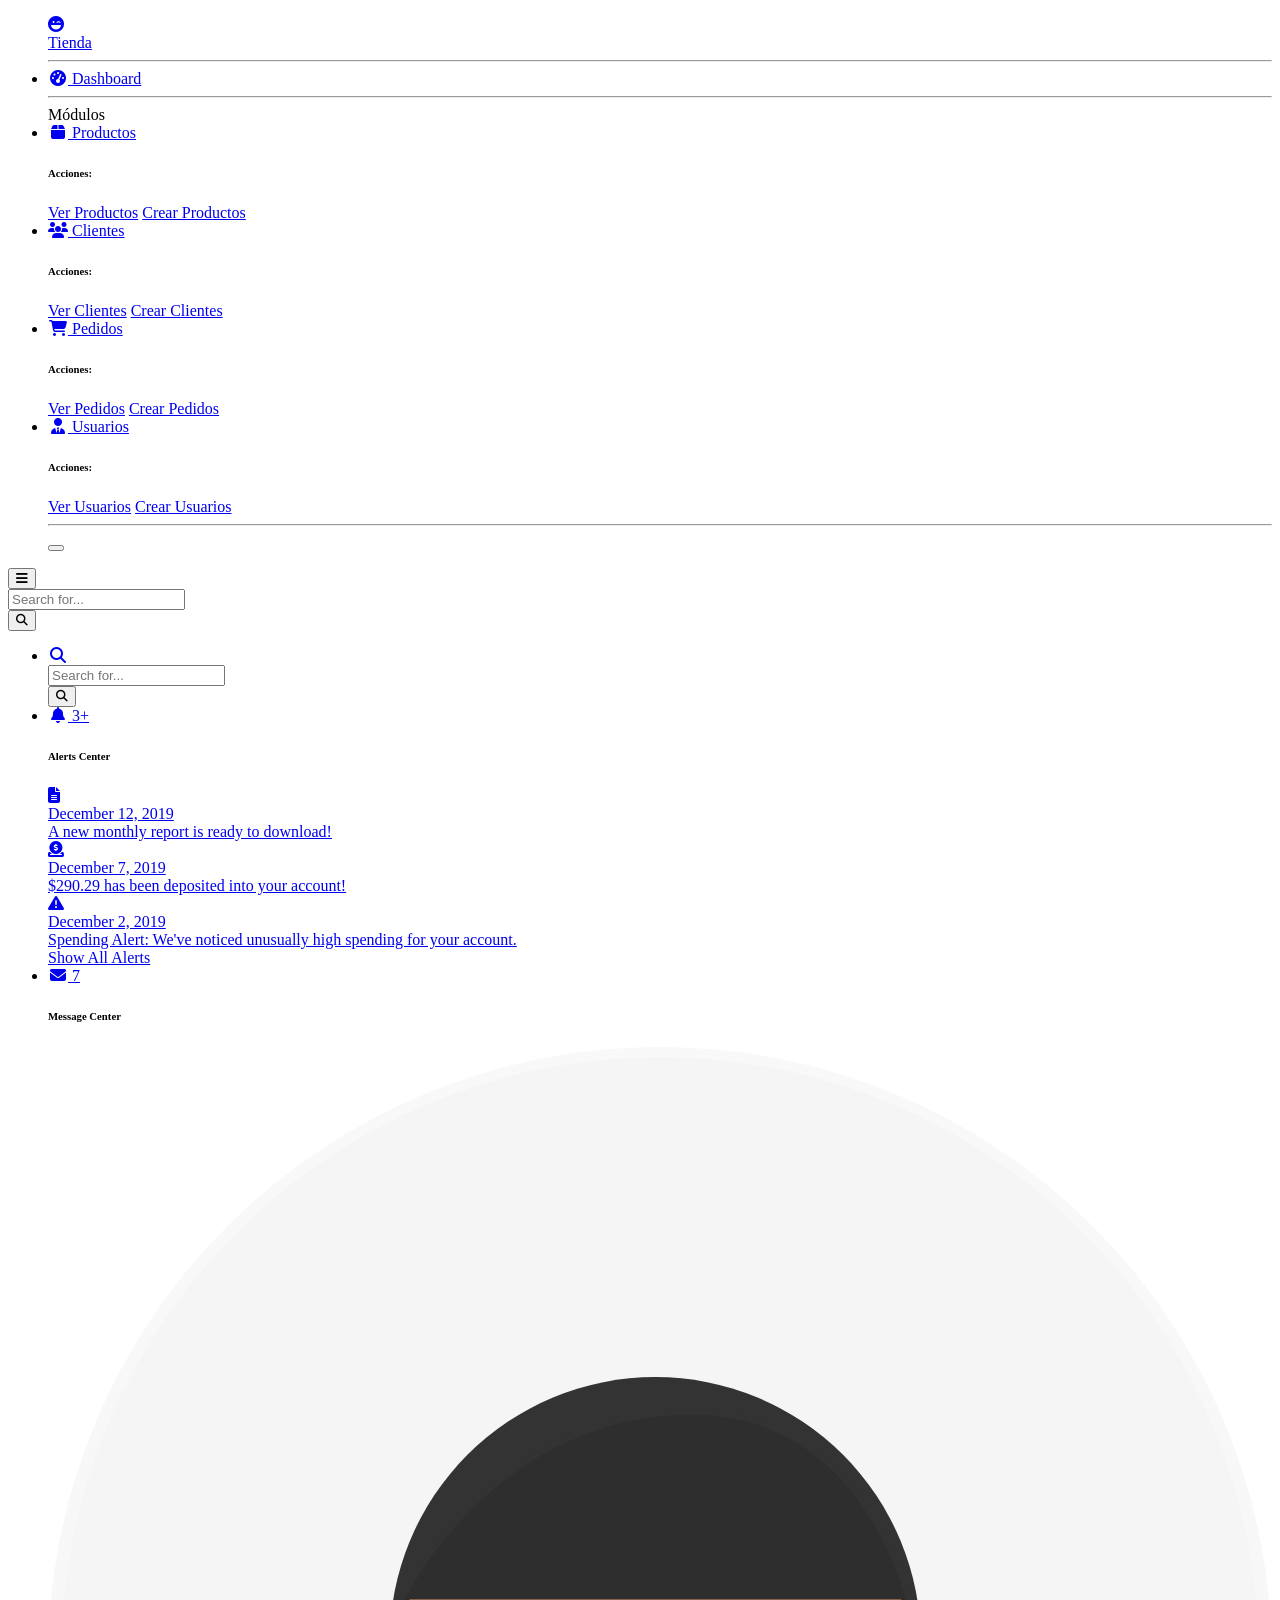
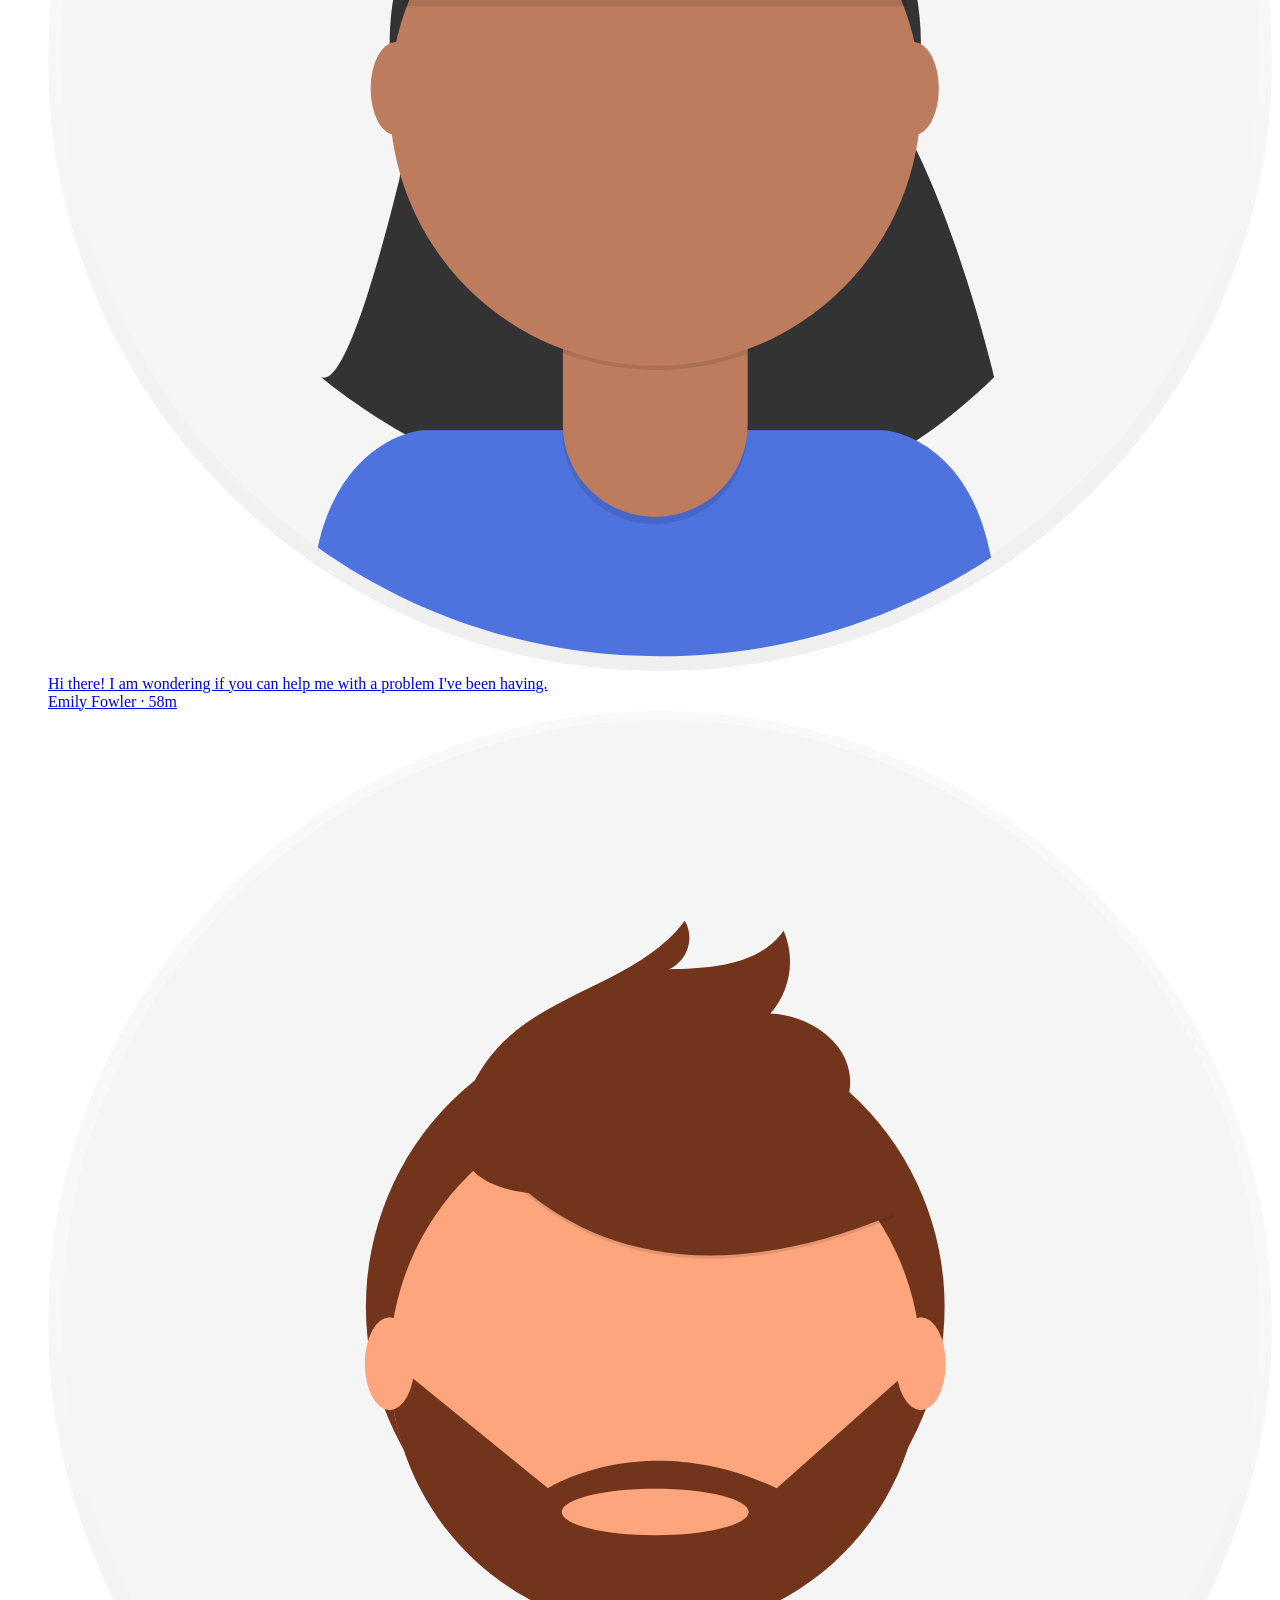
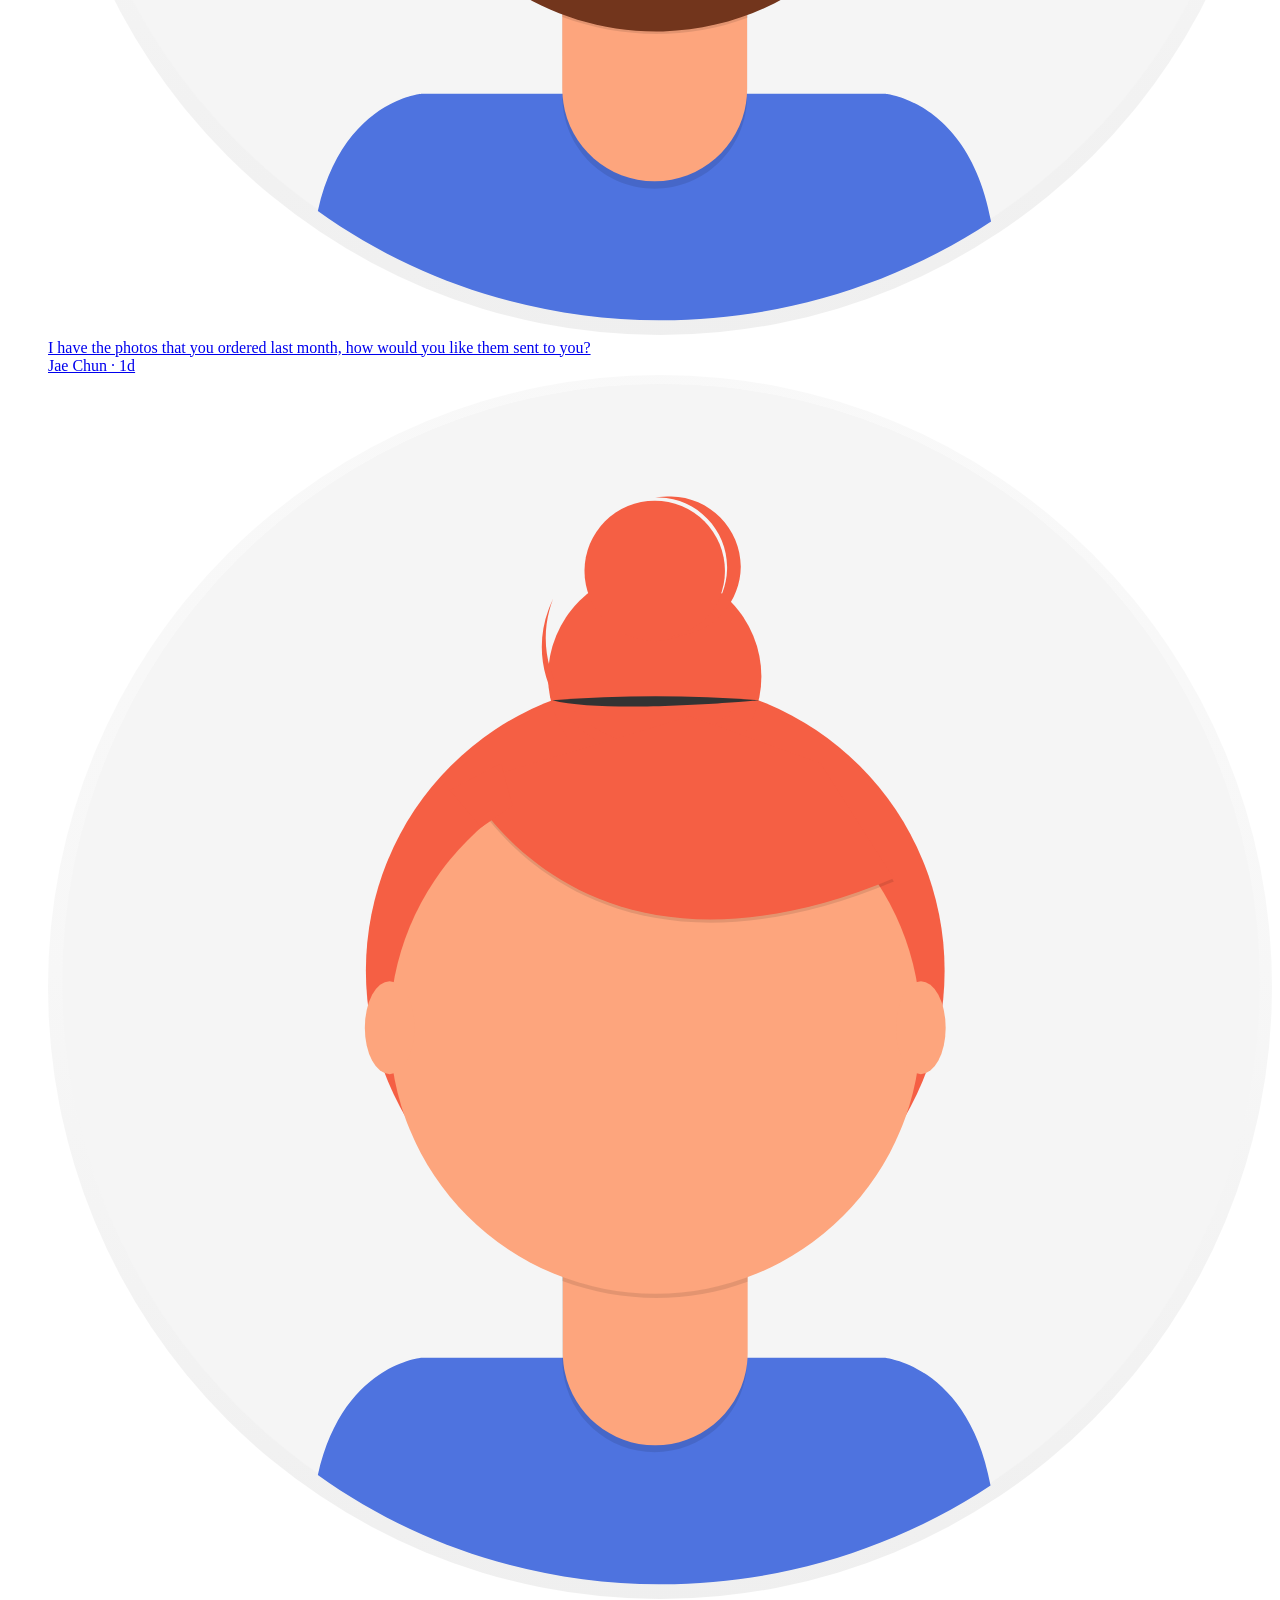
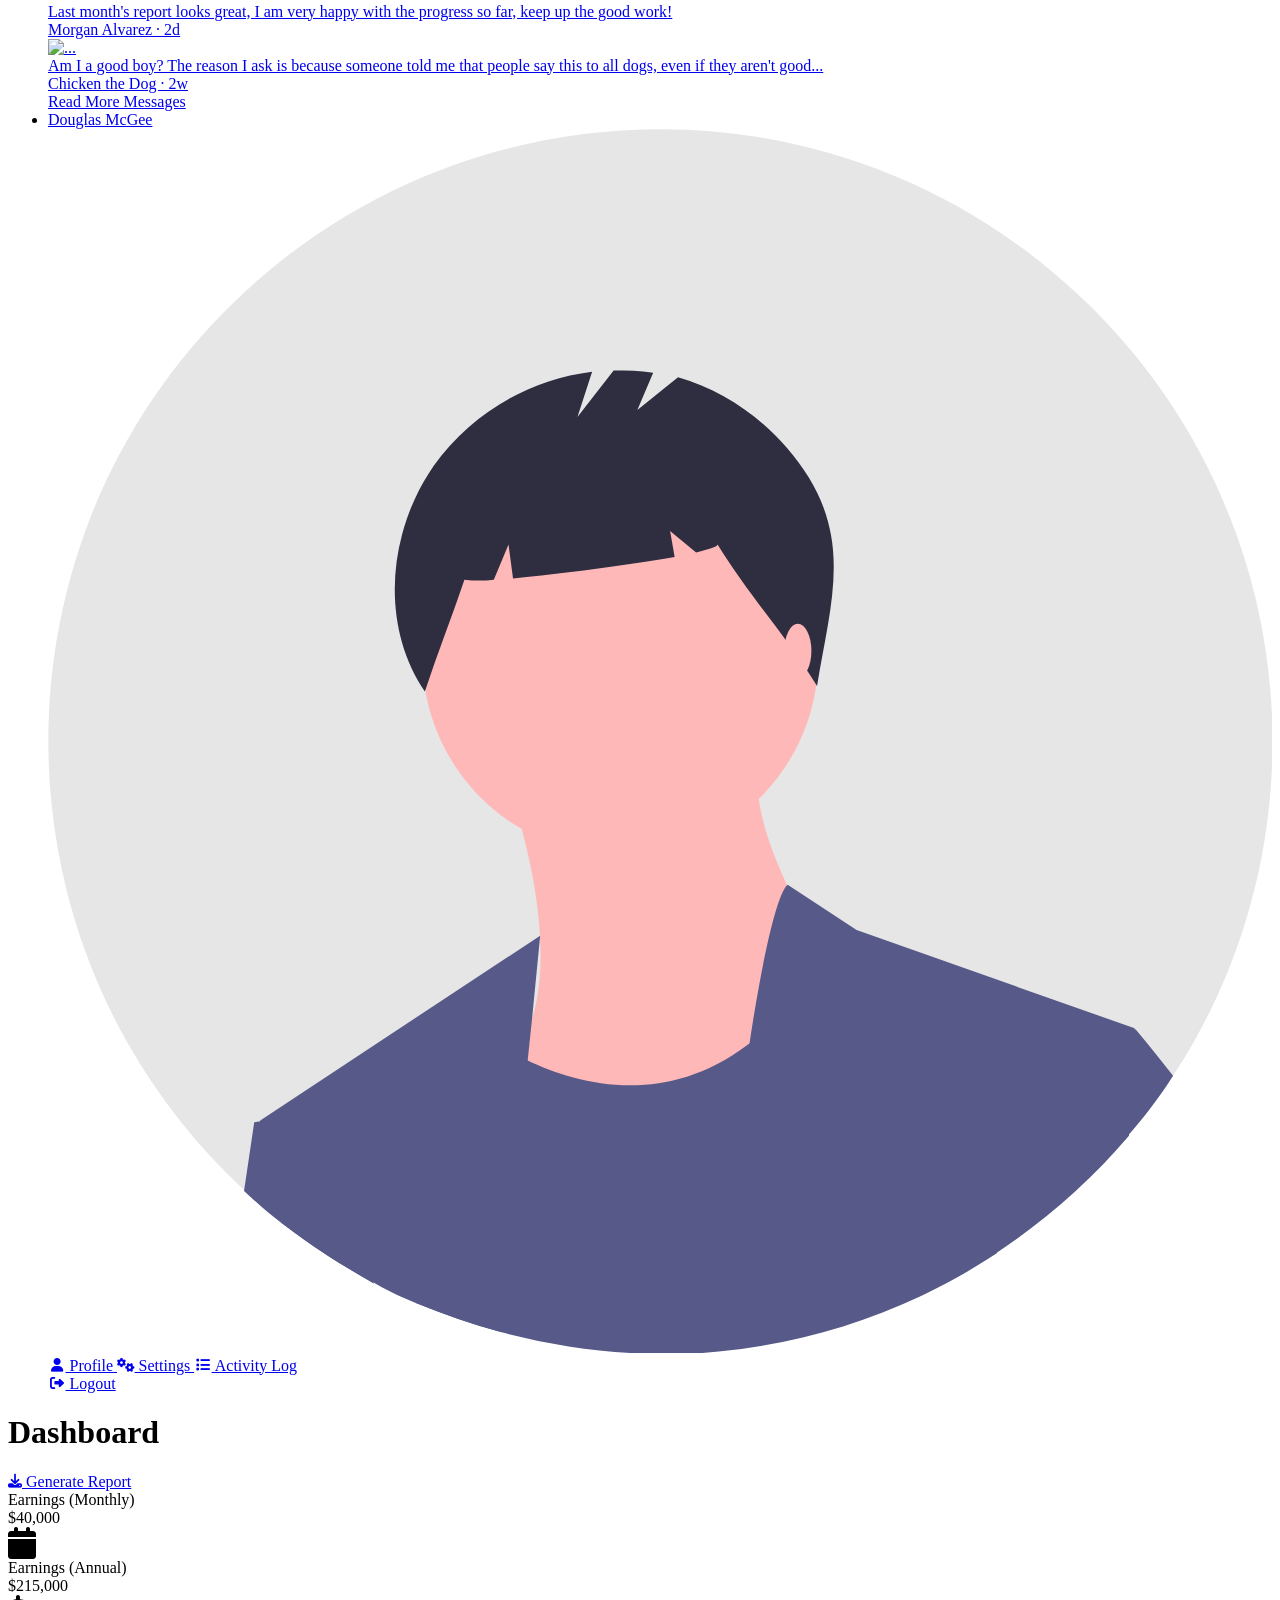
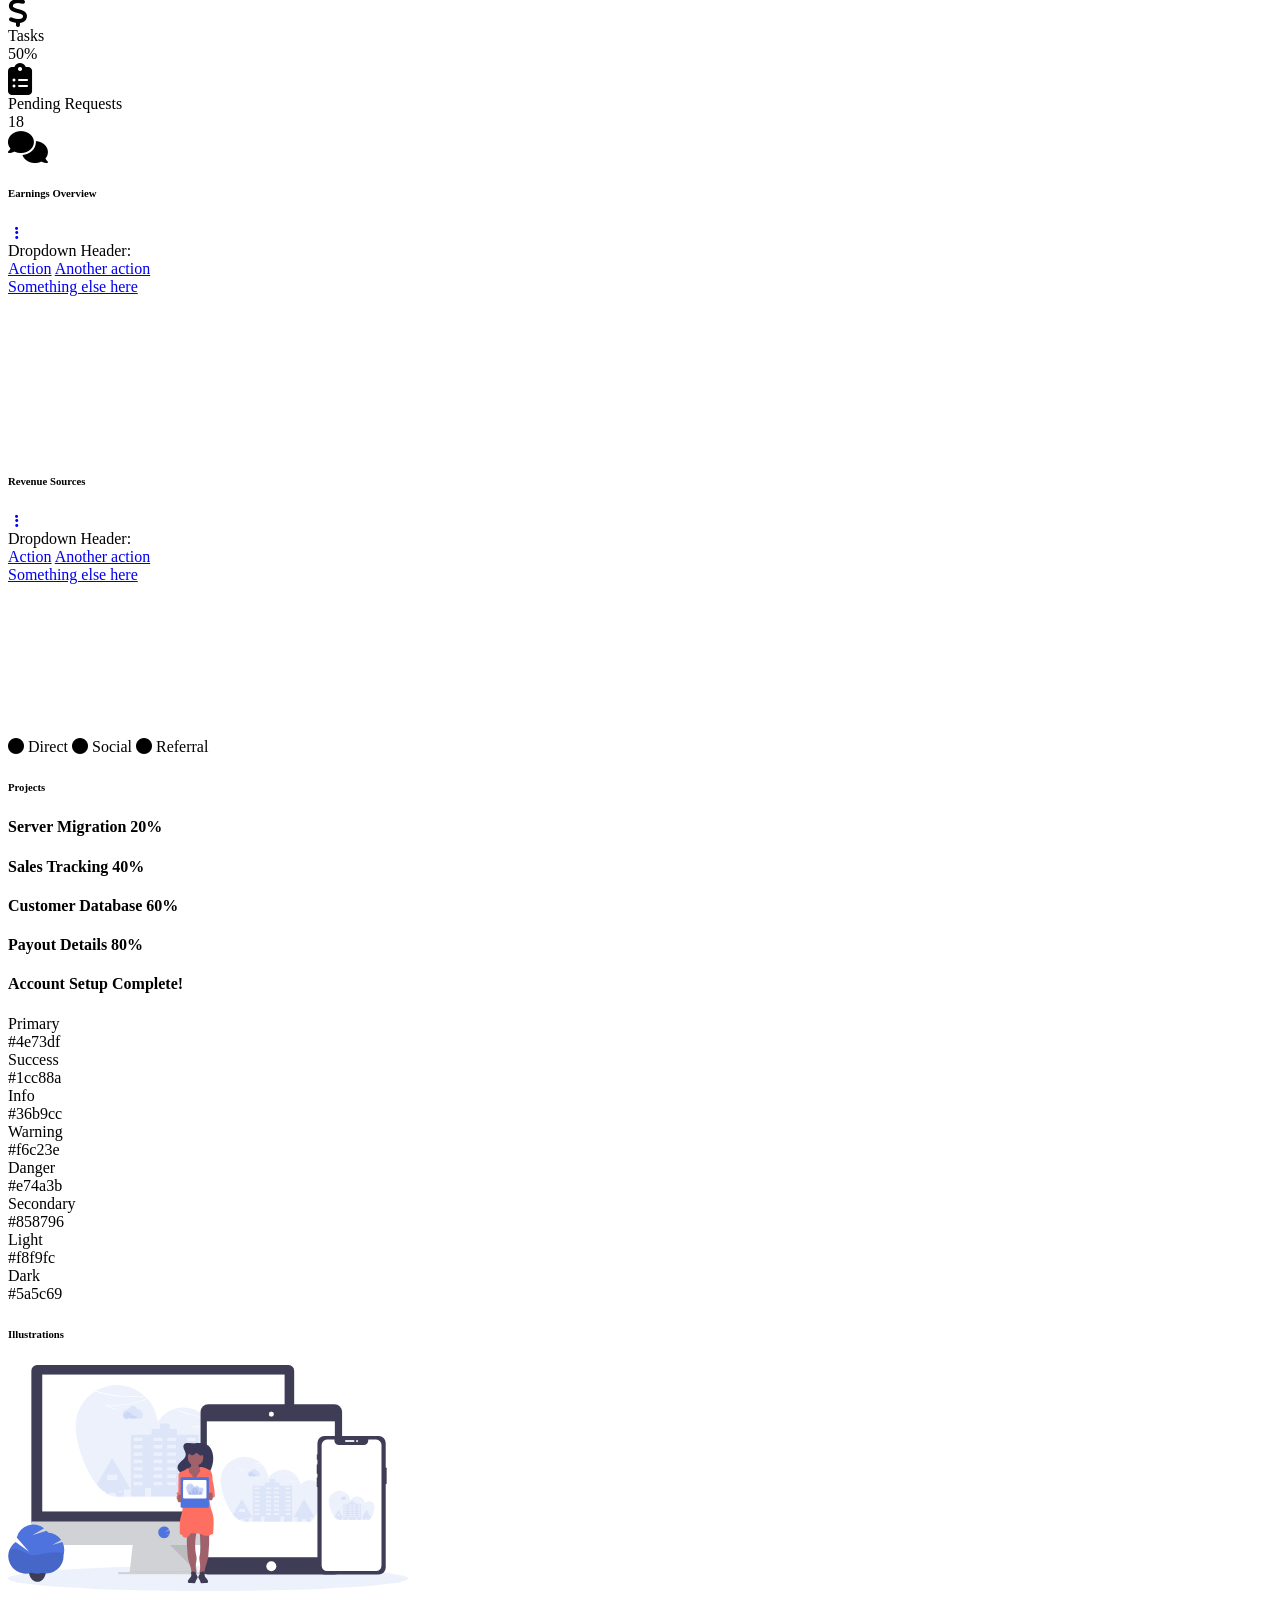
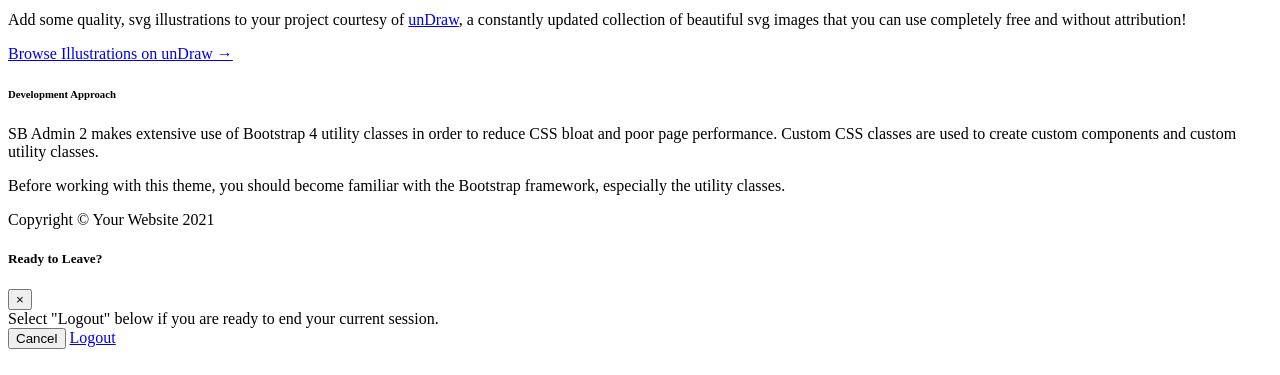
==== frontend-apicrud/index.html @ f758e365 "Archivos iniciales de avance en clase 19/08/2026" ====
<!DOCTYPE html>
<html lang="en">

<head>

    <meta charset="utf-8">
    <meta http-equiv="X-UA-Compatible" content="IE=edge">
    <meta name="viewport" content="width=device-width, initial-scale=1, shrink-to-fit=no">
    <meta name="description" content="">
    <meta name="author" content="">

    <title>Admin - Inventario</title>

    <!-- Custom fonts for this template-->
    <link href="https://cdnjs.cloudflare.com/ajax/libs/font-awesome/6.4.0/css/all.min.css" rel="stylesheet" type="text/css">
    <link
        href="https://fonts.googleapis.com/css?family=Nunito:200,200i,300,300i,400,400i,600,600i,700,700i,800,800i,900,900i"
        rel="stylesheet">

    <!-- Custom styles for this template-->
    <link href="css/sb-admin-2.min.css" rel="stylesheet">

</head>

<body id="page-top">

    <!-- Page Wrapper -->
    <div id="wrapper">

        <!-- Sidebar -->
        <ul class="navbar-nav bg-gradient-primary sidebar sidebar-dark accordion" id="accordionSidebar">

            <!-- Sidebar - Brand -->
            <a class="sidebar-brand d-flex align-items-center justify-content-center" href="index.html">
                <div class="sidebar-brand-icon rotate-n-15">
                    <i class="fas fa-laugh-wink"></i>
                </div>
                <div class=\"sidebar-brand-text mx-3\">Tienda</div>
            </a>

            <!-- Divider -->
            <hr class="sidebar-divider my-0">

            <!-- Nav Item - Dashboard -->
            <li class="nav-item active">
                <a class="nav-link" href="index.html">
                    <i class="fas fa-fw fa-tachometer-alt"></i>
                    <span>Dashboard</span></a>
            </li>

            <!-- Divider -->
            <hr class="sidebar-divider">

            <!-- Heading -->
            <div class="sidebar-heading">
                Módulos
            </div>

            <!-- Nav Item - Productos -->
            <li class="nav-item">
                <a class="nav-link collapsed" href="#" data-toggle="collapse" data-target="#collapseProductos"
                    aria-expanded="false" aria-controls="collapseProductos">
                    <i class="fas fa-fw fa-box"></i>
                    <span>Productos</span>
                </a>
                <div id="collapseProductos" class="collapse" aria-labelledby="headingProductos" data-parent="#accordionSidebar">
                    <div class="bg-white py-2 collapse-inner rounded">
                        <h6 class="collapse-header">Acciones:</h6>
                        <a class="collapse-item" href="listado-pro.html">Ver Productos</a>
                        <a class="collapse-item" href="crear-pro.html">Crear Productos</a>
                    </div>
                </div>
            </li>

            <!-- Nav Item - Clientes -->
            <li class="nav-item">
                <a class="nav-link collapsed" href="#" data-toggle="collapse" data-target="#collapseClientes"
                    aria-expanded="false" aria-controls="collapseClientes">
                    <i class="fas fa-fw fa-users"></i>
                    <span>Clientes</span>
                </a>
                <div id="collapseClientes" class="collapse" aria-labelledby="headingClientes" data-parent="#accordionSidebar">
                    <div class="bg-white py-2 collapse-inner rounded">
                        <h6 class="collapse-header">Acciones:</h6>
                        <a class="collapse-item" href="listado-clientes.html">Ver Clientes</a>
                        <a class="collapse-item" href="crear-cliente.html">Crear Clientes</a>
                    </div>
                </div>
            </li>

            <!-- Nav Item - Pedidos -->
            <li class="nav-item">
                <a class="nav-link collapsed" href="#" data-toggle="collapse" data-target="#collapsePedidos"
                    aria-expanded="false" aria-controls="collapsePedidos">
                    <i class="fas fa-fw fa-shopping-cart"></i>
                    <span>Pedidos</span>
                </a>
                <div id="collapsePedidos" class="collapse" aria-labelledby="headingPedidos" data-parent="#accordionSidebar">
                    <div class="bg-white py-2 collapse-inner rounded">
                        <h6 class="collapse-header">Acciones:</h6>
                        <a class="collapse-item" href="listado-pedidos.html">Ver Pedidos</a>
                        <a class="collapse-item" href="crear-pedido.html">Crear Pedidos</a>
                    </div>
                </div>
            </li>

            <!-- Nav Item - Usuarios -->
            <li class="nav-item">
                <a class="nav-link collapsed" href="#" data-toggle="collapse" data-target="#collapseUsuarios"
                    aria-expanded="false" aria-controls="collapseUsuarios">
                    <i class="fas fa-fw fa-user-tie"></i>
                    <span>Usuarios</span>
                </a>
                <div id="collapseUsuarios" class="collapse" aria-labelledby="headingUsuarios" data-parent="#accordionSidebar">
                    <div class="bg-white py-2 collapse-inner rounded">
                        <h6 class="collapse-header">Acciones:</h6>
                        <a class="collapse-item" href="listado-usuarios.html">Ver Usuarios</a>
                        <a class="collapse-item" href="crear-usuario.html">Crear Usuarios</a>
                    </div>
                </div>
            </li>

            <!-- Divider -->
            <hr class="sidebar-divider">

            <!-- Sidebar Toggler (Sidebar) -->
            <div class="text-center d-none d-md-inline">
                <button class="rounded-circle border-0" id="sidebarToggle"></button>
            </div>

        </ul>
        <!-- End of Sidebar -->

        <!-- Content Wrapper -->
        <div id="content-wrapper" class="d-flex flex-column">

            <!-- Main Content -->
            <div id="content">

                <!-- Topbar -->
                <nav class="navbar navbar-expand navbar-light bg-white topbar mb-4 static-top shadow">

                    <!-- Sidebar Toggle (Topbar) -->
                    <button id="sidebarToggleTop" class="btn btn-link d-md-none rounded-circle mr-3">
                        <i class="fa fa-bars"></i>
                    </button>

                    <!-- Topbar Search -->
                    <form
                        class="d-none d-sm-inline-block form-inline mr-auto ml-md-3 my-2 my-md-0 mw-100 navbar-search">
                        <div class="input-group">
                            <input type="text" class="form-control bg-light border-0 small" placeholder="Search for..."
                                aria-label="Search" aria-describedby="basic-addon2">
                            <div class="input-group-append">
                                <button class="btn btn-primary" type="button">
                                    <i class="fas fa-search fa-sm"></i>
                                </button>
                            </div>
                        </div>
                    </form>

                    <!-- Topbar Navbar -->
                    <ul class="navbar-nav ml-auto">

                        <!-- Nav Item - Search Dropdown (Visible Only XS) -->
                        <li class="nav-item dropdown no-arrow d-sm-none">
                            <a class="nav-link dropdown-toggle" href="#" id="searchDropdown" role="button"
                                data-toggle="dropdown" aria-haspopup="true" aria-expanded="false">
                                <i class="fas fa-search fa-fw"></i>
                            </a>
                            <!-- Dropdown - Messages -->
                            <div class="dropdown-menu dropdown-menu-right p-3 shadow animated--grow-in"
                                aria-labelledby="searchDropdown">
                                <form class="form-inline mr-auto w-100 navbar-search">
                                    <div class="input-group">
                                        <input type="text" class="form-control bg-light border-0 small"
                                            placeholder="Search for..." aria-label="Search"
                                            aria-describedby="basic-addon2">
                                        <div class="input-group-append">
                                            <button class="btn btn-primary" type="button">
                                                <i class="fas fa-search fa-sm"></i>
                                            </button>
                                        </div>
                                    </div>
                                </form>
                            </div>
                        </li>

                        <!-- Nav Item - Alerts -->
                        <li class="nav-item dropdown no-arrow mx-1">
                            <a class="nav-link dropdown-toggle" href="#" id="alertsDropdown" role="button"
                                data-toggle="dropdown" aria-haspopup="true" aria-expanded="false">
                                <i class="fas fa-bell fa-fw"></i>
                                <!-- Counter - Alerts -->
                                <span class="badge badge-danger badge-counter">3+</span>
                            </a>
                            <!-- Dropdown - Alerts -->
                            <div class="dropdown-list dropdown-menu dropdown-menu-right shadow animated--grow-in"
                                aria-labelledby="alertsDropdown">
                                <h6 class="dropdown-header">
                                    Alerts Center
                                </h6>
                                <a class="dropdown-item d-flex align-items-center" href="#">
                                    <div class="mr-3">
                                        <div class="icon-circle bg-primary">
                                            <i class="fas fa-file-alt text-white"></i>
                                        </div>
                                    </div>
                                    <div>
                                        <div class="small text-gray-500">December 12, 2019</div>
                                        <span class="font-weight-bold">A new monthly report is ready to download!</span>
                                    </div>
                                </a>
                                <a class="dropdown-item d-flex align-items-center" href="#">
                                    <div class="mr-3">
                                        <div class="icon-circle bg-success">
                                            <i class="fas fa-donate text-white"></i>
                                        </div>
                                    </div>
                                    <div>
                                        <div class="small text-gray-500">December 7, 2019</div>
                                        $290.29 has been deposited into your account!
                                    </div>
                                </a>
                                <a class="dropdown-item d-flex align-items-center" href="#">
                                    <div class="mr-3">
                                        <div class="icon-circle bg-warning">
                                            <i class="fas fa-exclamation-triangle text-white"></i>
                                        </div>
                                    </div>
                                    <div>
                                        <div class="small text-gray-500">December 2, 2019</div>
                                        Spending Alert: We've noticed unusually high spending for your account.
                                    </div>
                                </a>
                                <a class="dropdown-item text-center small text-gray-500" href="#">Show All Alerts</a>
                            </div>
                        </li>

                        <!-- Nav Item - Messages -->
                        <li class="nav-item dropdown no-arrow mx-1">
                            <a class="nav-link dropdown-toggle" href="#" id="messagesDropdown" role="button"
                                data-toggle="dropdown" aria-haspopup="true" aria-expanded="false">
                                <i class="fas fa-envelope fa-fw"></i>
                                <!-- Counter - Messages -->
                                <span class="badge badge-danger badge-counter">7</span>
                            </a>
                            <!-- Dropdown - Messages -->
                            <div class="dropdown-list dropdown-menu dropdown-menu-right shadow animated--grow-in"
                                aria-labelledby="messagesDropdown">
                                <h6 class="dropdown-header">
                                    Message Center
                                </h6>
                                <a class="dropdown-item d-flex align-items-center" href="#">
                                    <div class="dropdown-list-image mr-3">
                                        <img class="rounded-circle" src="img/undraw_profile_1.svg"
                                            alt="...">
                                        <div class="status-indicator bg-success"></div>
                                    </div>
                                    <div class="font-weight-bold">
                                        <div class="text-truncate">Hi there! I am wondering if you can help me with a
                                            problem I've been having.</div>
                                        <div class="small text-gray-500">Emily Fowler · 58m</div>
                                    </div>
                                </a>
                                <a class="dropdown-item d-flex align-items-center" href="#">
                                    <div class="dropdown-list-image mr-3">
                                        <img class="rounded-circle" src="img/undraw_profile_2.svg"
                                            alt="...">
                                        <div class="status-indicator"></div>
                                    </div>
                                    <div>
                                        <div class="text-truncate">I have the photos that you ordered last month, how
                                            would you like them sent to you?</div>
                                        <div class="small text-gray-500">Jae Chun · 1d</div>
                                    </div>
                                </a>
                                <a class="dropdown-item d-flex align-items-center" href="#">
                                    <div class="dropdown-list-image mr-3">
                                        <img class="rounded-circle" src="img/undraw_profile_3.svg"
                                            alt="...">
                                        <div class="status-indicator bg-warning"></div>
                                    </div>
                                    <div>
                                        <div class="text-truncate">Last month's report looks great, I am very happy with
                                            the progress so far, keep up the good work!</div>
                                        <div class="small text-gray-500">Morgan Alvarez · 2d</div>
                                    </div>
                                </a>
                                <a class="dropdown-item d-flex align-items-center" href="#">
                                    <div class="dropdown-list-image mr-3">
                                        <img class="rounded-circle" src="https://source.unsplash.com/Mv9hjnEUHR4/60x60"
                                            alt="...">
                                        <div class="status-indicator bg-success"></div>
                                    </div>
                                    <div>
                                        <div class="text-truncate">Am I a good boy? The reason I ask is because someone
                                            told me that people say this to all dogs, even if they aren't good...</div>
                                        <div class="small text-gray-500">Chicken the Dog · 2w</div>
                                    </div>
                                </a>
                                <a class="dropdown-item text-center small text-gray-500" href="#">Read More Messages</a>
                            </div>
                        </li>

                        <div class="topbar-divider d-none d-sm-block"></div>

                        <!-- Nav Item - User Information -->
                        <li class="nav-item dropdown no-arrow">
                            <a class="nav-link dropdown-toggle" href="#" id="userDropdown" role="button"
                                data-toggle="dropdown" aria-haspopup="true" aria-expanded="false">
                                <span class="mr-2 d-none d-lg-inline text-gray-600 small">Douglas McGee</span>
                                <img class="img-profile rounded-circle"
                                    src="img/undraw_profile.svg">
                            </a>
                            <!-- Dropdown - User Information -->
                            <div class="dropdown-menu dropdown-menu-right shadow animated--grow-in"
                                aria-labelledby="userDropdown">
                                <a class="dropdown-item" href="#">
                                    <i class="fas fa-user fa-sm fa-fw mr-2 text-gray-400"></i>
                                    Profile
                                </a>
                                <a class="dropdown-item" href="#">
                                    <i class="fas fa-cogs fa-sm fa-fw mr-2 text-gray-400"></i>
                                    Settings
                                </a>
                                <a class="dropdown-item" href="#">
                                    <i class="fas fa-list fa-sm fa-fw mr-2 text-gray-400"></i>
                                    Activity Log
                                </a>
                                <div class="dropdown-divider"></div>
                                <a class="dropdown-item" href="#" data-toggle="modal" data-target="#logoutModal">
                                    <i class="fas fa-sign-out-alt fa-sm fa-fw mr-2 text-gray-400"></i>
                                    Logout
                                </a>
                            </div>
                        </li>

                    </ul>

                </nav>
                <!-- End of Topbar -->

                <!-- Begin Page Content -->
                <div class="container-fluid">

                    <!-- Page Heading -->
                    <div class="d-sm-flex align-items-center justify-content-between mb-4">
                        <h1 class="h3 mb-0 text-gray-800">Dashboard</h1>
                        <a href="#" class="d-none d-sm-inline-block btn btn-sm btn-primary shadow-sm"><i
                                class="fas fa-download fa-sm text-white-50"></i> Generate Report</a>
                    </div>

                    <!-- Content Row -->
                    <div class="row">

                        <!-- Earnings (Monthly) Card Example -->
                        <div class="col-xl-3 col-md-6 mb-4">
                            <div class="card border-left-primary shadow h-100 py-2">
                                <div class="card-body">
                                    <div class="row no-gutters align-items-center">
                                        <div class="col mr-2">
                                            <div class="text-xs font-weight-bold text-primary text-uppercase mb-1">
                                                Earnings (Monthly)</div>
                                            <div class="h5 mb-0 font-weight-bold text-gray-800">$40,000</div>
                                        </div>
                                        <div class="col-auto">
                                            <i class="fas fa-calendar fa-2x text-gray-300"></i>
                                        </div>
                                    </div>
                                </div>
                            </div>
                        </div>

                        <!-- Earnings (Monthly) Card Example -->
                        <div class="col-xl-3 col-md-6 mb-4">
                            <div class="card border-left-success shadow h-100 py-2">
                                <div class="card-body">
                                    <div class="row no-gutters align-items-center">
                                        <div class="col mr-2">
                                            <div class="text-xs font-weight-bold text-success text-uppercase mb-1">
                                                Earnings (Annual)</div>
                                            <div class="h5 mb-0 font-weight-bold text-gray-800">$215,000</div>
                                        </div>
                                        <div class="col-auto">
                                            <i class="fas fa-dollar-sign fa-2x text-gray-300"></i>
                                        </div>
                                    </div>
                                </div>
                            </div>
                        </div>

                        <!-- Earnings (Monthly) Card Example -->
                        <div class="col-xl-3 col-md-6 mb-4">
                            <div class="card border-left-info shadow h-100 py-2">
                                <div class="card-body">
                                    <div class="row no-gutters align-items-center">
                                        <div class="col mr-2">
                                            <div class="text-xs font-weight-bold text-info text-uppercase mb-1">Tasks
                                            </div>
                                            <div class="row no-gutters align-items-center">
                                                <div class="col-auto">
                                                    <div class="h5 mb-0 mr-3 font-weight-bold text-gray-800">50%</div>
                                                </div>
                                                <div class="col">
                                                    <div class="progress progress-sm mr-2">
                                                        <div class="progress-bar bg-info" role="progressbar"
                                                            style="width: 50%" aria-valuenow="50" aria-valuemin="0"
                                                            aria-valuemax="100"></div>
                                                    </div>
                                                </div>
                                            </div>
                                        </div>
                                        <div class="col-auto">
                                            <i class="fas fa-clipboard-list fa-2x text-gray-300"></i>
                                        </div>
                                    </div>
                                </div>
                            </div>
                        </div>

                        <!-- Pending Requests Card Example -->
                        <div class="col-xl-3 col-md-6 mb-4">
                            <div class="card border-left-warning shadow h-100 py-2">
                                <div class="card-body">
                                    <div class="row no-gutters align-items-center">
                                        <div class="col mr-2">
                                            <div class="text-xs font-weight-bold text-warning text-uppercase mb-1">
                                                Pending Requests</div>
                                            <div class="h5 mb-0 font-weight-bold text-gray-800">18</div>
                                        </div>
                                        <div class="col-auto">
                                            <i class="fas fa-comments fa-2x text-gray-300"></i>
                                        </div>
                                    </div>
                                </div>
                            </div>
                        </div>
                    </div>

                    <!-- Content Row -->

                    <div class="row">

                        <!-- Area Chart -->
                        <div class="col-xl-8 col-lg-7">
                            <div class="card shadow mb-4">
                                <!-- Card Header - Dropdown -->
                                <div
                                    class="card-header py-3 d-flex flex-row align-items-center justify-content-between">
                                    <h6 class="m-0 font-weight-bold text-primary">Earnings Overview</h6>
                                    <div class="dropdown no-arrow">
                                        <a class="dropdown-toggle" href="#" role="button" id="dropdownMenuLink"
                                            data-toggle="dropdown" aria-haspopup="true" aria-expanded="false">
                                            <i class="fas fa-ellipsis-v fa-sm fa-fw text-gray-400"></i>
                                        </a>
                                        <div class="dropdown-menu dropdown-menu-right shadow animated--fade-in"
                                            aria-labelledby="dropdownMenuLink">
                                            <div class="dropdown-header">Dropdown Header:</div>
                                            <a class="dropdown-item" href="#">Action</a>
                                            <a class="dropdown-item" href="#">Another action</a>
                                            <div class="dropdown-divider"></div>
                                            <a class="dropdown-item" href="#">Something else here</a>
                                        </div>
                                    </div>
                                </div>
                                <!-- Card Body -->
                                <div class="card-body">
                                    <div class="chart-area">
                                        <canvas id="myAreaChart"></canvas>
                                    </div>
                                </div>
                            </div>
                        </div>

                        <!-- Pie Chart -->
                        <div class="col-xl-4 col-lg-5">
                            <div class="card shadow mb-4">
                                <!-- Card Header - Dropdown -->
                                <div
                                    class="card-header py-3 d-flex flex-row align-items-center justify-content-between">
                                    <h6 class="m-0 font-weight-bold text-primary">Revenue Sources</h6>
                                    <div class="dropdown no-arrow">
                                        <a class="dropdown-toggle" href="#" role="button" id="dropdownMenuLink"
                                            data-toggle="dropdown" aria-haspopup="true" aria-expanded="false">
                                            <i class="fas fa-ellipsis-v fa-sm fa-fw text-gray-400"></i>
                                        </a>
                                        <div class="dropdown-menu dropdown-menu-right shadow animated--fade-in"
                                            aria-labelledby="dropdownMenuLink">
                                            <div class="dropdown-header">Dropdown Header:</div>
                                            <a class="dropdown-item" href="#">Action</a>
                                            <a class="dropdown-item" href="#">Another action</a>
                                            <div class="dropdown-divider"></div>
                                            <a class="dropdown-item" href="#">Something else here</a>
                                        </div>
                                    </div>
                                </div>
                                <!-- Card Body -->
                                <div class="card-body">
                                    <div class="chart-pie pt-4 pb-2">
                                        <canvas id="myPieChart"></canvas>
                                    </div>
                                    <div class="mt-4 text-center small">
                                        <span class="mr-2">
                                            <i class="fas fa-circle text-primary"></i> Direct
                                        </span>
                                        <span class="mr-2">
                                            <i class="fas fa-circle text-success"></i> Social
                                        </span>
                                        <span class="mr-2">
                                            <i class="fas fa-circle text-info"></i> Referral
                                        </span>
                                    </div>
                                </div>
                            </div>
                        </div>
                    </div>

                    <!-- Content Row -->
                    <div class="row">

                        <!-- Content Column -->
                        <div class="col-lg-6 mb-4">

                            <!-- Project Card Example -->
                            <div class="card shadow mb-4">
                                <div class="card-header py-3">
                                    <h6 class="m-0 font-weight-bold text-primary">Projects</h6>
                                </div>
                                <div class="card-body">
                                    <h4 class="small font-weight-bold">Server Migration <span
                                            class="float-right">20%</span></h4>
                                    <div class="progress mb-4">
                                        <div class="progress-bar bg-danger" role="progressbar" style="width: 20%"
                                            aria-valuenow="20" aria-valuemin="0" aria-valuemax="100"></div>
                                    </div>
                                    <h4 class="small font-weight-bold">Sales Tracking <span
                                            class="float-right">40%</span></h4>
                                    <div class="progress mb-4">
                                        <div class="progress-bar bg-warning" role="progressbar" style="width: 40%"
                                            aria-valuenow="40" aria-valuemin="0" aria-valuemax="100"></div>
                                    </div>
                                    <h4 class="small font-weight-bold">Customer Database <span
                                            class="float-right">60%</span></h4>
                                    <div class="progress mb-4">
                                        <div class="progress-bar" role="progressbar" style="width: 60%"
                                            aria-valuenow="60" aria-valuemin="0" aria-valuemax="100"></div>
                                    </div>
                                    <h4 class="small font-weight-bold">Payout Details <span
                                            class="float-right">80%</span></h4>
                                    <div class="progress mb-4">
                                        <div class="progress-bar bg-info" role="progressbar" style="width: 80%"
                                            aria-valuenow="80" aria-valuemin="0" aria-valuemax="100"></div>
                                    </div>
                                    <h4 class="small font-weight-bold">Account Setup <span
                                            class="float-right">Complete!</span></h4>
                                    <div class="progress">
                                        <div class="progress-bar bg-success" role="progressbar" style="width: 100%"
                                            aria-valuenow="100" aria-valuemin="0" aria-valuemax="100"></div>
                                    </div>
                                </div>
                            </div>

                            <!-- Color System -->
                            <div class="row">
                                <div class="col-lg-6 mb-4">
                                    <div class="card bg-primary text-white shadow">
                                        <div class="card-body">
                                            Primary
                                            <div class="text-white-50 small">#4e73df</div>
                                        </div>
                                    </div>
                                </div>
                                <div class="col-lg-6 mb-4">
                                    <div class="card bg-success text-white shadow">
                                        <div class="card-body">
                                            Success
                                            <div class="text-white-50 small">#1cc88a</div>
                                        </div>
                                    </div>
                                </div>
                                <div class="col-lg-6 mb-4">
                                    <div class="card bg-info text-white shadow">
                                        <div class="card-body">
                                            Info
                                            <div class="text-white-50 small">#36b9cc</div>
                                        </div>
                                    </div>
                                </div>
                                <div class="col-lg-6 mb-4">
                                    <div class="card bg-warning text-white shadow">
                                        <div class="card-body">
                                            Warning
                                            <div class="text-white-50 small">#f6c23e</div>
                                        </div>
                                    </div>
                                </div>
                                <div class="col-lg-6 mb-4">
                                    <div class="card bg-danger text-white shadow">
                                        <div class="card-body">
                                            Danger
                                            <div class="text-white-50 small">#e74a3b</div>
                                        </div>
                                    </div>
                                </div>
                                <div class="col-lg-6 mb-4">
                                    <div class="card bg-secondary text-white shadow">
                                        <div class="card-body">
                                            Secondary
                                            <div class="text-white-50 small">#858796</div>
                                        </div>
                                    </div>
                                </div>
                                <div class="col-lg-6 mb-4">
                                    <div class="card bg-light text-black shadow">
                                        <div class="card-body">
                                            Light
                                            <div class="text-black-50 small">#f8f9fc</div>
                                        </div>
                                    </div>
                                </div>
                                <div class="col-lg-6 mb-4">
                                    <div class="card bg-dark text-white shadow">
                                        <div class="card-body">
                                            Dark
                                            <div class="text-white-50 small">#5a5c69</div>
                                        </div>
                                    </div>
                                </div>
                            </div>

                        </div>

                        <div class="col-lg-6 mb-4">

                            <!-- Illustrations -->
                            <div class="card shadow mb-4">
                                <div class="card-header py-3">
                                    <h6 class="m-0 font-weight-bold text-primary">Illustrations</h6>
                                </div>
                                <div class="card-body">
                                    <div class="text-center">
                                        <img class="img-fluid px-3 px-sm-4 mt-3 mb-4" style="width: 25rem;"
                                            src="img/undraw_posting_photo.svg" alt="...">
                                    </div>
                                    <p>Add some quality, svg illustrations to your project courtesy of <a
                                            target="_blank" rel="nofollow" href="https://undraw.co/">unDraw</a>, a
                                        constantly updated collection of beautiful svg images that you can use
                                        completely free and without attribution!</p>
                                    <a target="_blank" rel="nofollow" href="https://undraw.co/">Browse Illustrations on
                                        unDraw &rarr;</a>
                                </div>
                            </div>

                            <!-- Approach -->
                            <div class="card shadow mb-4">
                                <div class="card-header py-3">
                                    <h6 class="m-0 font-weight-bold text-primary">Development Approach</h6>
                                </div>
                                <div class="card-body">
                                    <p>SB Admin 2 makes extensive use of Bootstrap 4 utility classes in order to reduce
                                        CSS bloat and poor page performance. Custom CSS classes are used to create
                                        custom components and custom utility classes.</p>
                                    <p class="mb-0">Before working with this theme, you should become familiar with the
                                        Bootstrap framework, especially the utility classes.</p>
                                </div>
                            </div>

                        </div>
                    </div>

                </div>
                <!-- /.container-fluid -->

            </div>
            <!-- End of Main Content -->

            <!-- Footer -->
            <footer class="sticky-footer bg-white">
                <div class="container my-auto">
                    <div class="copyright text-center my-auto">
                        <span>Copyright &copy; Your Website 2021</span>
                    </div>
                </div>
            </footer>
            <!-- End of Footer -->

        </div>
        <!-- End of Content Wrapper -->

    </div>
    <!-- End of Page Wrapper -->

    <!-- Scroll to Top Button-->
    <a class="scroll-to-top rounded" href="#page-top">
        <i class="fas fa-angle-up"></i>
    </a>

    <!-- Logout Modal-->
    <div class="modal fade" id="logoutModal" tabindex="-1" role="dialog" aria-labelledby="exampleModalLabel"
        aria-hidden="true">
        <div class="modal-dialog" role="document">
            <div class="modal-content">
                <div class="modal-header">
                    <h5 class="modal-title" id="exampleModalLabel">Ready to Leave?</h5>
                    <button class="close" type="button" data-dismiss="modal" aria-label="Close">
                        <span aria-hidden="true">×</span>
                    </button>
                </div>
                <div class="modal-body">Select "Logout" below if you are ready to end your current session.</div>
                <div class="modal-footer">
                    <button class="btn btn-secondary" type="button" data-dismiss="modal">Cancel</button>
                    <a class="btn btn-primary" href="login.html">Logout</a>
                </div>
            </div>
        </div>
    </div>

    <!-- Bootstrap core JavaScript-->
    <script src="https://code.jquery.com/jquery-3.6.4.min.js"></script>
    <script src="https://cdnjs.cloudflare.com/ajax/libs/bootstrap/4.6.2/js/bootstrap.bundle.min.js"></script>

    <!-- Core plugin JavaScript-->
    <script src="https://cdnjs.cloudflare.com/ajax/libs/jquery-easing/1.4.1/jquery.easing.min.js"></script>

    <!-- Custom scripts for all pages-->
    <script src="js/sb-admin-2.min.js"></script>

    <!-- Page level plugins -->
    <script src="https://cdnjs.cloudflare.com/ajax/libs/Chart.js/3.9.1/chart.min.js"></script>

    <!-- Page level custom scripts -->
    <script src="js/demo/chart-area-demo.js"></script>
    <script src="js/demo/chart-pie-demo.js"></script>

</body>

</html>
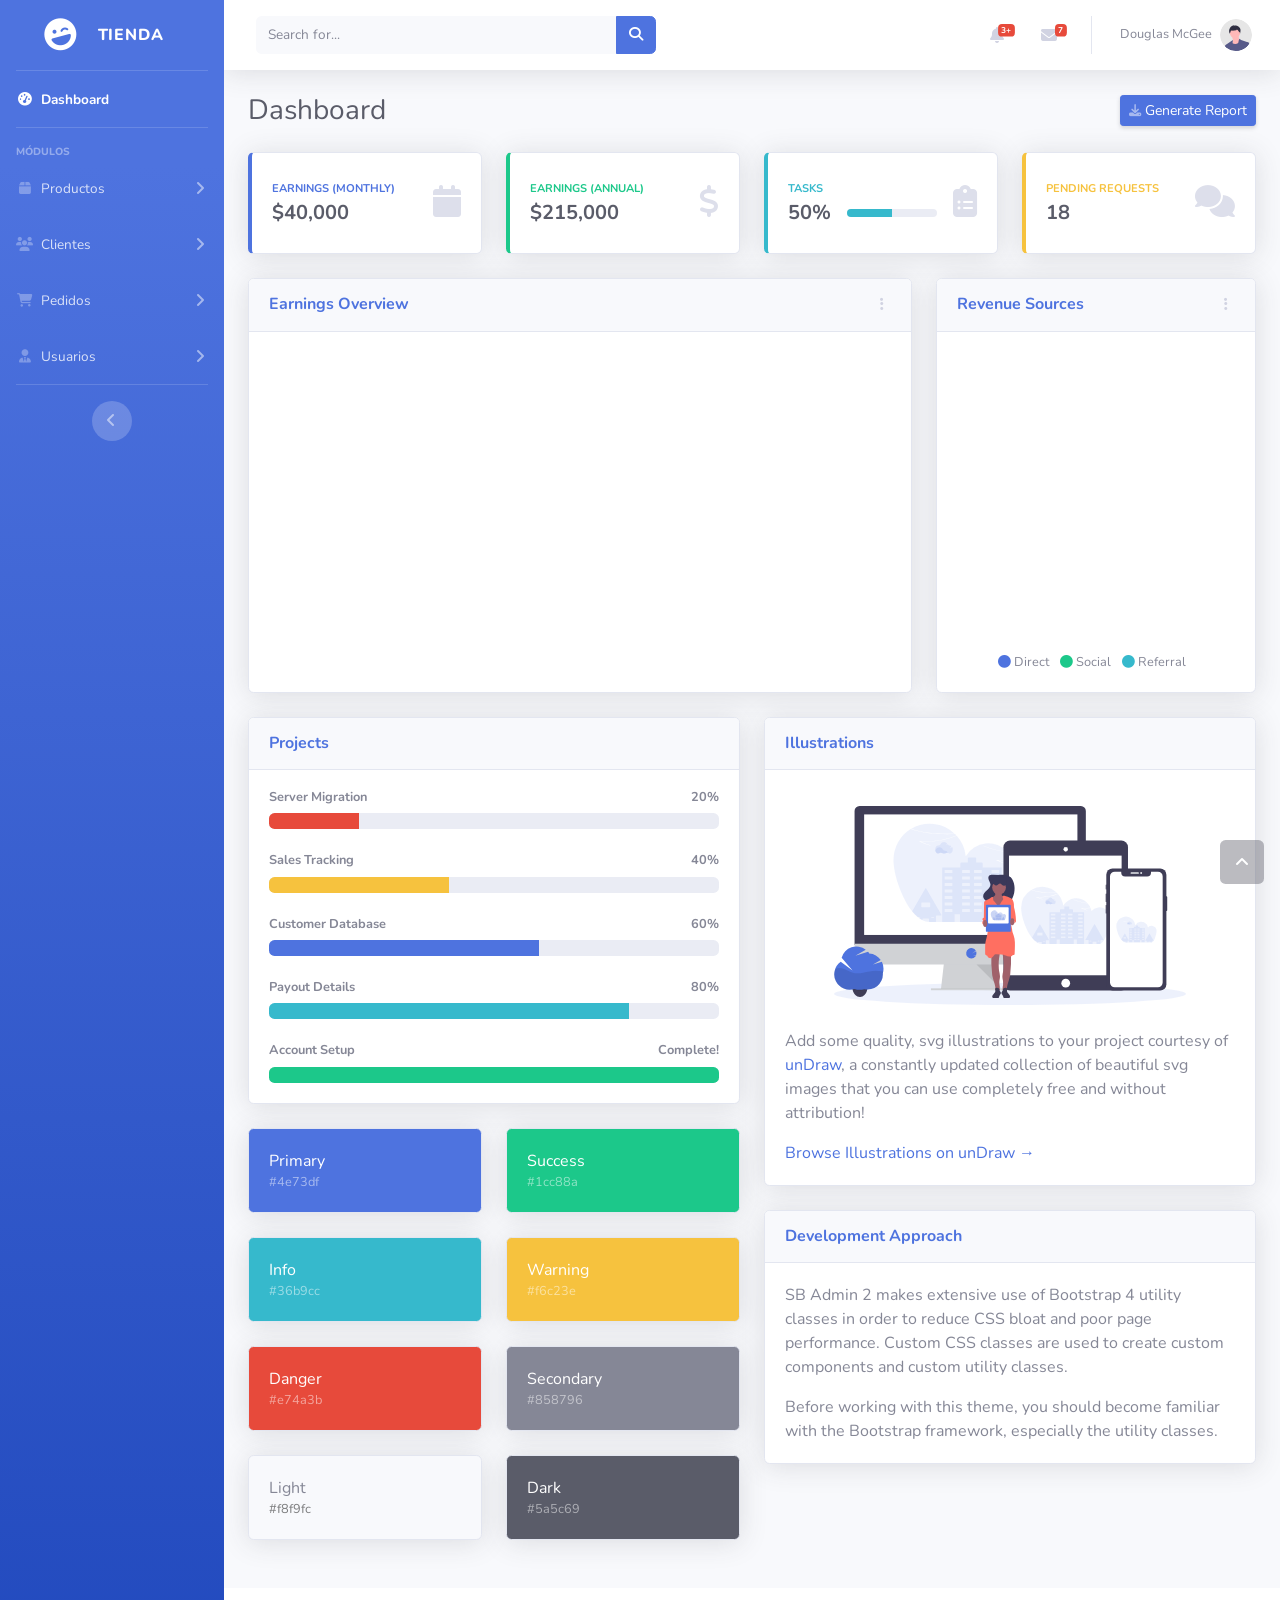
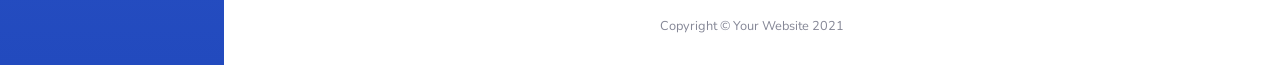
==== commit b3441759: "Funcionalidad de mostrar usuario y hacer logout" ====
--- a/frontend-apicrud/index.html
+++ b/frontend-apicrud/index.html
@@ -3,736 +3,693 @@
 
 <head>
 
-    <meta charset="utf-8">
-    <meta http-equiv="X-UA-Compatible" content="IE=edge">
-    <meta name="viewport" content="width=device-width, initial-scale=1, shrink-to-fit=no">
-    <meta name="description" content="">
-    <meta name="author" content="">
-
-    <title>Admin - Inventario</title>
-
-    <!-- Custom fonts for this template-->
-    <link href="https://cdnjs.cloudflare.com/ajax/libs/font-awesome/6.4.0/css/all.min.css" rel="stylesheet" type="text/css">
-    <link
-        href="https://fonts.googleapis.com/css?family=Nunito:200,200i,300,300i,400,400i,600,600i,700,700i,800,800i,900,900i"
-        rel="stylesheet">
-
-    <!-- Custom styles for this template-->
-    <link href="css/sb-admin-2.min.css" rel="stylesheet">
+	<meta charset="utf-8">
+	<meta http-equiv="X-UA-Compatible" content="IE=edge">
+	<meta name="viewport" content="width=device-width, initial-scale=1, shrink-to-fit=no">
+	<meta name="description" content="">
+	<meta name="author" content="">
+
+	<title>Admin - Inventario</title>
+
+	<!-- Custom fonts for this template-->
+	<link href="https://cdnjs.cloudflare.com/ajax/libs/font-awesome/6.4.0/css/all.min.css" rel="stylesheet" type="text/css">
+	<link href="https://fonts.googleapis.com/css?family=Nunito:200,200i,300,300i,400,400i,600,600i,700,700i,800,800i,900,900i" rel="stylesheet">
+
+	<!-- Custom styles for this template-->
+	<link href="css/sb-admin-2.min.css" rel="stylesheet">
 
 </head>
 
 <body id="page-top">
 
-    <!-- Page Wrapper -->
-    <div id="wrapper">
-
-        <!-- Sidebar -->
-        <ul class="navbar-nav bg-gradient-primary sidebar sidebar-dark accordion" id="accordionSidebar">
-
-            <!-- Sidebar - Brand -->
-            <a class="sidebar-brand d-flex align-items-center justify-content-center" href="index.html">
-                <div class="sidebar-brand-icon rotate-n-15">
-                    <i class="fas fa-laugh-wink"></i>
-                </div>
-                <div class=\"sidebar-brand-text mx-3\">Tienda</div>
-            </a>
-
-            <!-- Divider -->
-            <hr class="sidebar-divider my-0">
-
-            <!-- Nav Item - Dashboard -->
-            <li class="nav-item active">
-                <a class="nav-link" href="index.html">
-                    <i class="fas fa-fw fa-tachometer-alt"></i>
-                    <span>Dashboard</span></a>
-            </li>
-
-            <!-- Divider -->
-            <hr class="sidebar-divider">
-
-            <!-- Heading -->
-            <div class="sidebar-heading">
-                Módulos
-            </div>
-
-            <!-- Nav Item - Productos -->
-            <li class="nav-item">
-                <a class="nav-link collapsed" href="#" data-toggle="collapse" data-target="#collapseProductos"
-                    aria-expanded="false" aria-controls="collapseProductos">
-                    <i class="fas fa-fw fa-box"></i>
-                    <span>Productos</span>
-                </a>
-                <div id="collapseProductos" class="collapse" aria-labelledby="headingProductos" data-parent="#accordionSidebar">
-                    <div class="bg-white py-2 collapse-inner rounded">
-                        <h6 class="collapse-header">Acciones:</h6>
-                        <a class="collapse-item" href="listado-pro.html">Ver Productos</a>
-                        <a class="collapse-item" href="crear-pro.html">Crear Productos</a>
-                    </div>
-                </div>
-            </li>
-
-            <!-- Nav Item - Clientes -->
-            <li class="nav-item">
-                <a class="nav-link collapsed" href="#" data-toggle="collapse" data-target="#collapseClientes"
-                    aria-expanded="false" aria-controls="collapseClientes">
-                    <i class="fas fa-fw fa-users"></i>
-                    <span>Clientes</span>
-                </a>
-                <div id="collapseClientes" class="collapse" aria-labelledby="headingClientes" data-parent="#accordionSidebar">
-                    <div class="bg-white py-2 collapse-inner rounded">
-                        <h6 class="collapse-header">Acciones:</h6>
-                        <a class="collapse-item" href="listado-clientes.html">Ver Clientes</a>
-                        <a class="collapse-item" href="crear-cliente.html">Crear Clientes</a>
-                    </div>
-                </div>
-            </li>
-
-            <!-- Nav Item - Pedidos -->
-            <li class="nav-item">
-                <a class="nav-link collapsed" href="#" data-toggle="collapse" data-target="#collapsePedidos"
-                    aria-expanded="false" aria-controls="collapsePedidos">
-                    <i class="fas fa-fw fa-shopping-cart"></i>
-                    <span>Pedidos</span>
-                </a>
-                <div id="collapsePedidos" class="collapse" aria-labelledby="headingPedidos" data-parent="#accordionSidebar">
-                    <div class="bg-white py-2 collapse-inner rounded">
-                        <h6 class="collapse-header">Acciones:</h6>
-                        <a class="collapse-item" href="listado-pedidos.html">Ver Pedidos</a>
-                        <a class="collapse-item" href="crear-pedido.html">Crear Pedidos</a>
-                    </div>
-                </div>
-            </li>
-
-            <!-- Nav Item - Usuarios -->
-            <li class="nav-item">
-                <a class="nav-link collapsed" href="#" data-toggle="collapse" data-target="#collapseUsuarios"
-                    aria-expanded="false" aria-controls="collapseUsuarios">
-                    <i class="fas fa-fw fa-user-tie"></i>
-                    <span>Usuarios</span>
-                </a>
-                <div id="collapseUsuarios" class="collapse" aria-labelledby="headingUsuarios" data-parent="#accordionSidebar">
-                    <div class="bg-white py-2 collapse-inner rounded">
-                        <h6 class="collapse-header">Acciones:</h6>
-                        <a class="collapse-item" href="listado-usuarios.html">Ver Usuarios</a>
-                        <a class="collapse-item" href="crear-usuario.html">Crear Usuarios</a>
-                    </div>
-                </div>
-            </li>
-
-            <!-- Divider -->
-            <hr class="sidebar-divider">
-
-            <!-- Sidebar Toggler (Sidebar) -->
-            <div class="text-center d-none d-md-inline">
-                <button class="rounded-circle border-0" id="sidebarToggle"></button>
-            </div>
-
-        </ul>
-        <!-- End of Sidebar -->
-
-        <!-- Content Wrapper -->
-        <div id="content-wrapper" class="d-flex flex-column">
-
-            <!-- Main Content -->
-            <div id="content">
-
-                <!-- Topbar -->
-                <nav class="navbar navbar-expand navbar-light bg-white topbar mb-4 static-top shadow">
-
-                    <!-- Sidebar Toggle (Topbar) -->
-                    <button id="sidebarToggleTop" class="btn btn-link d-md-none rounded-circle mr-3">
-                        <i class="fa fa-bars"></i>
-                    </button>
-
-                    <!-- Topbar Search -->
-                    <form
-                        class="d-none d-sm-inline-block form-inline mr-auto ml-md-3 my-2 my-md-0 mw-100 navbar-search">
-                        <div class="input-group">
-                            <input type="text" class="form-control bg-light border-0 small" placeholder="Search for..."
-                                aria-label="Search" aria-describedby="basic-addon2">
-                            <div class="input-group-append">
-                                <button class="btn btn-primary" type="button">
-                                    <i class="fas fa-search fa-sm"></i>
-                                </button>
-                            </div>
-                        </div>
-                    </form>
-
-                    <!-- Topbar Navbar -->
-                    <ul class="navbar-nav ml-auto">
-
-                        <!-- Nav Item - Search Dropdown (Visible Only XS) -->
-                        <li class="nav-item dropdown no-arrow d-sm-none">
-                            <a class="nav-link dropdown-toggle" href="#" id="searchDropdown" role="button"
-                                data-toggle="dropdown" aria-haspopup="true" aria-expanded="false">
-                                <i class="fas fa-search fa-fw"></i>
-                            </a>
-                            <!-- Dropdown - Messages -->
-                            <div class="dropdown-menu dropdown-menu-right p-3 shadow animated--grow-in"
-                                aria-labelledby="searchDropdown">
-                                <form class="form-inline mr-auto w-100 navbar-search">
-                                    <div class="input-group">
-                                        <input type="text" class="form-control bg-light border-0 small"
-                                            placeholder="Search for..." aria-label="Search"
-                                            aria-describedby="basic-addon2">
-                                        <div class="input-group-append">
-                                            <button class="btn btn-primary" type="button">
-                                                <i class="fas fa-search fa-sm"></i>
-                                            </button>
-                                        </div>
-                                    </div>
-                                </form>
-                            </div>
-                        </li>
-
-                        <!-- Nav Item - Alerts -->
-                        <li class="nav-item dropdown no-arrow mx-1">
-                            <a class="nav-link dropdown-toggle" href="#" id="alertsDropdown" role="button"
-                                data-toggle="dropdown" aria-haspopup="true" aria-expanded="false">
-                                <i class="fas fa-bell fa-fw"></i>
-                                <!-- Counter - Alerts -->
-                                <span class="badge badge-danger badge-counter">3+</span>
-                            </a>
-                            <!-- Dropdown - Alerts -->
-                            <div class="dropdown-list dropdown-menu dropdown-menu-right shadow animated--grow-in"
-                                aria-labelledby="alertsDropdown">
-                                <h6 class="dropdown-header">
-                                    Alerts Center
-                                </h6>
-                                <a class="dropdown-item d-flex align-items-center" href="#">
-                                    <div class="mr-3">
-                                        <div class="icon-circle bg-primary">
-                                            <i class="fas fa-file-alt text-white"></i>
-                                        </div>
-                                    </div>
-                                    <div>
-                                        <div class="small text-gray-500">December 12, 2019</div>
-                                        <span class="font-weight-bold">A new monthly report is ready to download!</span>
-                                    </div>
-                                </a>
-                                <a class="dropdown-item d-flex align-items-center" href="#">
-                                    <div class="mr-3">
-                                        <div class="icon-circle bg-success">
-                                            <i class="fas fa-donate text-white"></i>
-                                        </div>
-                                    </div>
-                                    <div>
-                                        <div class="small text-gray-500">December 7, 2019</div>
-                                        $290.29 has been deposited into your account!
-                                    </div>
-                                </a>
-                                <a class="dropdown-item d-flex align-items-center" href="#">
-                                    <div class="mr-3">
-                                        <div class="icon-circle bg-warning">
-                                            <i class="fas fa-exclamation-triangle text-white"></i>
-                                        </div>
-                                    </div>
-                                    <div>
-                                        <div class="small text-gray-500">December 2, 2019</div>
-                                        Spending Alert: We've noticed unusually high spending for your account.
-                                    </div>
-                                </a>
-                                <a class="dropdown-item text-center small text-gray-500" href="#">Show All Alerts</a>
-                            </div>
-                        </li>
-
-                        <!-- Nav Item - Messages -->
-                        <li class="nav-item dropdown no-arrow mx-1">
-                            <a class="nav-link dropdown-toggle" href="#" id="messagesDropdown" role="button"
-                                data-toggle="dropdown" aria-haspopup="true" aria-expanded="false">
-                                <i class="fas fa-envelope fa-fw"></i>
-                                <!-- Counter - Messages -->
-                                <span class="badge badge-danger badge-counter">7</span>
-                            </a>
-                            <!-- Dropdown - Messages -->
-                            <div class="dropdown-list dropdown-menu dropdown-menu-right shadow animated--grow-in"
-                                aria-labelledby="messagesDropdown">
-                                <h6 class="dropdown-header">
-                                    Message Center
-                                </h6>
-                                <a class="dropdown-item d-flex align-items-center" href="#">
-                                    <div class="dropdown-list-image mr-3">
-                                        <img class="rounded-circle" src="img/undraw_profile_1.svg"
-                                            alt="...">
-                                        <div class="status-indicator bg-success"></div>
-                                    </div>
-                                    <div class="font-weight-bold">
-                                        <div class="text-truncate">Hi there! I am wondering if you can help me with a
-                                            problem I've been having.</div>
-                                        <div class="small text-gray-500">Emily Fowler · 58m</div>
-                                    </div>
-                                </a>
-                                <a class="dropdown-item d-flex align-items-center" href="#">
-                                    <div class="dropdown-list-image mr-3">
-                                        <img class="rounded-circle" src="img/undraw_profile_2.svg"
-                                            alt="...">
-                                        <div class="status-indicator"></div>
-                                    </div>
-                                    <div>
-                                        <div class="text-truncate">I have the photos that you ordered last month, how
-                                            would you like them sent to you?</div>
-                                        <div class="small text-gray-500">Jae Chun · 1d</div>
-                                    </div>
-                                </a>
-                                <a class="dropdown-item d-flex align-items-center" href="#">
-                                    <div class="dropdown-list-image mr-3">
-                                        <img class="rounded-circle" src="img/undraw_profile_3.svg"
-                                            alt="...">
-                                        <div class="status-indicator bg-warning"></div>
-                                    </div>
-                                    <div>
-                                        <div class="text-truncate">Last month's report looks great, I am very happy with
-                                            the progress so far, keep up the good work!</div>
-                                        <div class="small text-gray-500">Morgan Alvarez · 2d</div>
-                                    </div>
-                                </a>
-                                <a class="dropdown-item d-flex align-items-center" href="#">
-                                    <div class="dropdown-list-image mr-3">
-                                        <img class="rounded-circle" src="https://source.unsplash.com/Mv9hjnEUHR4/60x60"
-                                            alt="...">
-                                        <div class="status-indicator bg-success"></div>
-                                    </div>
-                                    <div>
-                                        <div class="text-truncate">Am I a good boy? The reason I ask is because someone
-                                            told me that people say this to all dogs, even if they aren't good...</div>
-                                        <div class="small text-gray-500">Chicken the Dog · 2w</div>
-                                    </div>
-                                </a>
-                                <a class="dropdown-item text-center small text-gray-500" href="#">Read More Messages</a>
-                            </div>
-                        </li>
-
-                        <div class="topbar-divider d-none d-sm-block"></div>
-
-                        <!-- Nav Item - User Information -->
-                        <li class="nav-item dropdown no-arrow">
-                            <a class="nav-link dropdown-toggle" href="#" id="userDropdown" role="button"
-                                data-toggle="dropdown" aria-haspopup="true" aria-expanded="false">
-                                <span class="mr-2 d-none d-lg-inline text-gray-600 small">Douglas McGee</span>
-                                <img class="img-profile rounded-circle"
-                                    src="img/undraw_profile.svg">
-                            </a>
-                            <!-- Dropdown - User Information -->
-                            <div class="dropdown-menu dropdown-menu-right shadow animated--grow-in"
-                                aria-labelledby="userDropdown">
-                                <a class="dropdown-item" href="#">
-                                    <i class="fas fa-user fa-sm fa-fw mr-2 text-gray-400"></i>
-                                    Profile
-                                </a>
-                                <a class="dropdown-item" href="#">
-                                    <i class="fas fa-cogs fa-sm fa-fw mr-2 text-gray-400"></i>
-                                    Settings
-                                </a>
-                                <a class="dropdown-item" href="#">
-                                    <i class="fas fa-list fa-sm fa-fw mr-2 text-gray-400"></i>
-                                    Activity Log
-                                </a>
-                                <div class="dropdown-divider"></div>
-                                <a class="dropdown-item" href="#" data-toggle="modal" data-target="#logoutModal">
-                                    <i class="fas fa-sign-out-alt fa-sm fa-fw mr-2 text-gray-400"></i>
-                                    Logout
-                                </a>
-                            </div>
-                        </li>
-
-                    </ul>
-
-                </nav>
-                <!-- End of Topbar -->
-
-                <!-- Begin Page Content -->
-                <div class="container-fluid">
-
-                    <!-- Page Heading -->
-                    <div class="d-sm-flex align-items-center justify-content-between mb-4">
-                        <h1 class="h3 mb-0 text-gray-800">Dashboard</h1>
-                        <a href="#" class="d-none d-sm-inline-block btn btn-sm btn-primary shadow-sm"><i
-                                class="fas fa-download fa-sm text-white-50"></i> Generate Report</a>
-                    </div>
-
-                    <!-- Content Row -->
-                    <div class="row">
-
-                        <!-- Earnings (Monthly) Card Example -->
-                        <div class="col-xl-3 col-md-6 mb-4">
-                            <div class="card border-left-primary shadow h-100 py-2">
-                                <div class="card-body">
-                                    <div class="row no-gutters align-items-center">
-                                        <div class="col mr-2">
-                                            <div class="text-xs font-weight-bold text-primary text-uppercase mb-1">
-                                                Earnings (Monthly)</div>
-                                            <div class="h5 mb-0 font-weight-bold text-gray-800">$40,000</div>
-                                        </div>
-                                        <div class="col-auto">
-                                            <i class="fas fa-calendar fa-2x text-gray-300"></i>
-                                        </div>
-                                    </div>
-                                </div>
-                            </div>
-                        </div>
-
-                        <!-- Earnings (Monthly) Card Example -->
-                        <div class="col-xl-3 col-md-6 mb-4">
-                            <div class="card border-left-success shadow h-100 py-2">
-                                <div class="card-body">
-                                    <div class="row no-gutters align-items-center">
-                                        <div class="col mr-2">
-                                            <div class="text-xs font-weight-bold text-success text-uppercase mb-1">
-                                                Earnings (Annual)</div>
-                                            <div class="h5 mb-0 font-weight-bold text-gray-800">$215,000</div>
-                                        </div>
-                                        <div class="col-auto">
-                                            <i class="fas fa-dollar-sign fa-2x text-gray-300"></i>
-                                        </div>
-                                    </div>
-                                </div>
-                            </div>
-                        </div>
-
-                        <!-- Earnings (Monthly) Card Example -->
-                        <div class="col-xl-3 col-md-6 mb-4">
-                            <div class="card border-left-info shadow h-100 py-2">
-                                <div class="card-body">
-                                    <div class="row no-gutters align-items-center">
-                                        <div class="col mr-2">
-                                            <div class="text-xs font-weight-bold text-info text-uppercase mb-1">Tasks
-                                            </div>
-                                            <div class="row no-gutters align-items-center">
-                                                <div class="col-auto">
-                                                    <div class="h5 mb-0 mr-3 font-weight-bold text-gray-800">50%</div>
-                                                </div>
-                                                <div class="col">
-                                                    <div class="progress progress-sm mr-2">
-                                                        <div class="progress-bar bg-info" role="progressbar"
-                                                            style="width: 50%" aria-valuenow="50" aria-valuemin="0"
-                                                            aria-valuemax="100"></div>
-                                                    </div>
-                                                </div>
-                                            </div>
-                                        </div>
-                                        <div class="col-auto">
-                                            <i class="fas fa-clipboard-list fa-2x text-gray-300"></i>
-                                        </div>
-                                    </div>
-                                </div>
-                            </div>
-                        </div>
-
-                        <!-- Pending Requests Card Example -->
-                        <div class="col-xl-3 col-md-6 mb-4">
-                            <div class="card border-left-warning shadow h-100 py-2">
-                                <div class="card-body">
-                                    <div class="row no-gutters align-items-center">
-                                        <div class="col mr-2">
-                                            <div class="text-xs font-weight-bold text-warning text-uppercase mb-1">
-                                                Pending Requests</div>
-                                            <div class="h5 mb-0 font-weight-bold text-gray-800">18</div>
-                                        </div>
-                                        <div class="col-auto">
-                                            <i class="fas fa-comments fa-2x text-gray-300"></i>
-                                        </div>
-                                    </div>
-                                </div>
-                            </div>
-                        </div>
-                    </div>
-
-                    <!-- Content Row -->
-
-                    <div class="row">
-
-                        <!-- Area Chart -->
-                        <div class="col-xl-8 col-lg-7">
-                            <div class="card shadow mb-4">
-                                <!-- Card Header - Dropdown -->
-                                <div
-                                    class="card-header py-3 d-flex flex-row align-items-center justify-content-between">
-                                    <h6 class="m-0 font-weight-bold text-primary">Earnings Overview</h6>
-                                    <div class="dropdown no-arrow">
-                                        <a class="dropdown-toggle" href="#" role="button" id="dropdownMenuLink"
-                                            data-toggle="dropdown" aria-haspopup="true" aria-expanded="false">
-                                            <i class="fas fa-ellipsis-v fa-sm fa-fw text-gray-400"></i>
-                                        </a>
-                                        <div class="dropdown-menu dropdown-menu-right shadow animated--fade-in"
-                                            aria-labelledby="dropdownMenuLink">
-                                            <div class="dropdown-header">Dropdown Header:</div>
-                                            <a class="dropdown-item" href="#">Action</a>
-                                            <a class="dropdown-item" href="#">Another action</a>
-                                            <div class="dropdown-divider"></div>
-                                            <a class="dropdown-item" href="#">Something else here</a>
-                                        </div>
-                                    </div>
-                                </div>
-                                <!-- Card Body -->
-                                <div class="card-body">
-                                    <div class="chart-area">
-                                        <canvas id="myAreaChart"></canvas>
-                                    </div>
-                                </div>
-                            </div>
-                        </div>
-
-                        <!-- Pie Chart -->
-                        <div class="col-xl-4 col-lg-5">
-                            <div class="card shadow mb-4">
-                                <!-- Card Header - Dropdown -->
-                                <div
-                                    class="card-header py-3 d-flex flex-row align-items-center justify-content-between">
-                                    <h6 class="m-0 font-weight-bold text-primary">Revenue Sources</h6>
-                                    <div class="dropdown no-arrow">
-                                        <a class="dropdown-toggle" href="#" role="button" id="dropdownMenuLink"
-                                            data-toggle="dropdown" aria-haspopup="true" aria-expanded="false">
-                                            <i class="fas fa-ellipsis-v fa-sm fa-fw text-gray-400"></i>
-                                        </a>
-                                        <div class="dropdown-menu dropdown-menu-right shadow animated--fade-in"
-                                            aria-labelledby="dropdownMenuLink">
-                                            <div class="dropdown-header">Dropdown Header:</div>
-                                            <a class="dropdown-item" href="#">Action</a>
-                                            <a class="dropdown-item" href="#">Another action</a>
-                                            <div class="dropdown-divider"></div>
-                                            <a class="dropdown-item" href="#">Something else here</a>
-                                        </div>
-                                    </div>
-                                </div>
-                                <!-- Card Body -->
-                                <div class="card-body">
-                                    <div class="chart-pie pt-4 pb-2">
-                                        <canvas id="myPieChart"></canvas>
-                                    </div>
-                                    <div class="mt-4 text-center small">
-                                        <span class="mr-2">
-                                            <i class="fas fa-circle text-primary"></i> Direct
-                                        </span>
-                                        <span class="mr-2">
-                                            <i class="fas fa-circle text-success"></i> Social
-                                        </span>
-                                        <span class="mr-2">
-                                            <i class="fas fa-circle text-info"></i> Referral
-                                        </span>
-                                    </div>
-                                </div>
-                            </div>
-                        </div>
-                    </div>
-
-                    <!-- Content Row -->
-                    <div class="row">
-
-                        <!-- Content Column -->
-                        <div class="col-lg-6 mb-4">
-
-                            <!-- Project Card Example -->
-                            <div class="card shadow mb-4">
-                                <div class="card-header py-3">
-                                    <h6 class="m-0 font-weight-bold text-primary">Projects</h6>
-                                </div>
-                                <div class="card-body">
-                                    <h4 class="small font-weight-bold">Server Migration <span
-                                            class="float-right">20%</span></h4>
-                                    <div class="progress mb-4">
-                                        <div class="progress-bar bg-danger" role="progressbar" style="width: 20%"
-                                            aria-valuenow="20" aria-valuemin="0" aria-valuemax="100"></div>
-                                    </div>
-                                    <h4 class="small font-weight-bold">Sales Tracking <span
-                                            class="float-right">40%</span></h4>
-                                    <div class="progress mb-4">
-                                        <div class="progress-bar bg-warning" role="progressbar" style="width: 40%"
-                                            aria-valuenow="40" aria-valuemin="0" aria-valuemax="100"></div>
-                                    </div>
-                                    <h4 class="small font-weight-bold">Customer Database <span
-                                            class="float-right">60%</span></h4>
-                                    <div class="progress mb-4">
-                                        <div class="progress-bar" role="progressbar" style="width: 60%"
-                                            aria-valuenow="60" aria-valuemin="0" aria-valuemax="100"></div>
-                                    </div>
-                                    <h4 class="small font-weight-bold">Payout Details <span
-                                            class="float-right">80%</span></h4>
-                                    <div class="progress mb-4">
-                                        <div class="progress-bar bg-info" role="progressbar" style="width: 80%"
-                                            aria-valuenow="80" aria-valuemin="0" aria-valuemax="100"></div>
-                                    </div>
-                                    <h4 class="small font-weight-bold">Account Setup <span
-                                            class="float-right">Complete!</span></h4>
-                                    <div class="progress">
-                                        <div class="progress-bar bg-success" role="progressbar" style="width: 100%"
-                                            aria-valuenow="100" aria-valuemin="0" aria-valuemax="100"></div>
-                                    </div>
-                                </div>
-                            </div>
-
-                            <!-- Color System -->
-                            <div class="row">
-                                <div class="col-lg-6 mb-4">
-                                    <div class="card bg-primary text-white shadow">
-                                        <div class="card-body">
-                                            Primary
-                                            <div class="text-white-50 small">#4e73df</div>
-                                        </div>
-                                    </div>
-                                </div>
-                                <div class="col-lg-6 mb-4">
-                                    <div class="card bg-success text-white shadow">
-                                        <div class="card-body">
-                                            Success
-                                            <div class="text-white-50 small">#1cc88a</div>
-                                        </div>
-                                    </div>
-                                </div>
-                                <div class="col-lg-6 mb-4">
-                                    <div class="card bg-info text-white shadow">
-                                        <div class="card-body">
-                                            Info
-                                            <div class="text-white-50 small">#36b9cc</div>
-                                        </div>
-                                    </div>
-                                </div>
-                                <div class="col-lg-6 mb-4">
-                                    <div class="card bg-warning text-white shadow">
-                                        <div class="card-body">
-                                            Warning
-                                            <div class="text-white-50 small">#f6c23e</div>
-                                        </div>
-                                    </div>
-                                </div>
-                                <div class="col-lg-6 mb-4">
-                                    <div class="card bg-danger text-white shadow">
-                                        <div class="card-body">
-                                            Danger
-                                            <div class="text-white-50 small">#e74a3b</div>
-                                        </div>
-                                    </div>
-                                </div>
-                                <div class="col-lg-6 mb-4">
-                                    <div class="card bg-secondary text-white shadow">
-                                        <div class="card-body">
-                                            Secondary
-                                            <div class="text-white-50 small">#858796</div>
-                                        </div>
-                                    </div>
-                                </div>
-                                <div class="col-lg-6 mb-4">
-                                    <div class="card bg-light text-black shadow">
-                                        <div class="card-body">
-                                            Light
-                                            <div class="text-black-50 small">#f8f9fc</div>
-                                        </div>
-                                    </div>
-                                </div>
-                                <div class="col-lg-6 mb-4">
-                                    <div class="card bg-dark text-white shadow">
-                                        <div class="card-body">
-                                            Dark
-                                            <div class="text-white-50 small">#5a5c69</div>
-                                        </div>
-                                    </div>
-                                </div>
-                            </div>
-
-                        </div>
-
-                        <div class="col-lg-6 mb-4">
-
-                            <!-- Illustrations -->
-                            <div class="card shadow mb-4">
-                                <div class="card-header py-3">
-                                    <h6 class="m-0 font-weight-bold text-primary">Illustrations</h6>
-                                </div>
-                                <div class="card-body">
-                                    <div class="text-center">
-                                        <img class="img-fluid px-3 px-sm-4 mt-3 mb-4" style="width: 25rem;"
-                                            src="img/undraw_posting_photo.svg" alt="...">
-                                    </div>
-                                    <p>Add some quality, svg illustrations to your project courtesy of <a
-                                            target="_blank" rel="nofollow" href="https://undraw.co/">unDraw</a>, a
-                                        constantly updated collection of beautiful svg images that you can use
-                                        completely free and without attribution!</p>
-                                    <a target="_blank" rel="nofollow" href="https://undraw.co/">Browse Illustrations on
-                                        unDraw &rarr;</a>
-                                </div>
-                            </div>
-
-                            <!-- Approach -->
-                            <div class="card shadow mb-4">
-                                <div class="card-header py-3">
-                                    <h6 class="m-0 font-weight-bold text-primary">Development Approach</h6>
-                                </div>
-                                <div class="card-body">
-                                    <p>SB Admin 2 makes extensive use of Bootstrap 4 utility classes in order to reduce
-                                        CSS bloat and poor page performance. Custom CSS classes are used to create
-                                        custom components and custom utility classes.</p>
-                                    <p class="mb-0">Before working with this theme, you should become familiar with the
-                                        Bootstrap framework, especially the utility classes.</p>
-                                </div>
-                            </div>
-
-                        </div>
-                    </div>
-
-                </div>
-                <!-- /.container-fluid -->
-
-            </div>
-            <!-- End of Main Content -->
-
-            <!-- Footer -->
-            <footer class="sticky-footer bg-white">
-                <div class="container my-auto">
-                    <div class="copyright text-center my-auto">
-                        <span>Copyright &copy; Your Website 2021</span>
-                    </div>
-                </div>
-            </footer>
-            <!-- End of Footer -->
-
-        </div>
-        <!-- End of Content Wrapper -->
-
-    </div>
-    <!-- End of Page Wrapper -->
-
-    <!-- Scroll to Top Button-->
-    <a class="scroll-to-top rounded" href="#page-top">
-        <i class="fas fa-angle-up"></i>
-    </a>
-
-    <!-- Logout Modal-->
-    <div class="modal fade" id="logoutModal" tabindex="-1" role="dialog" aria-labelledby="exampleModalLabel"
-        aria-hidden="true">
-        <div class="modal-dialog" role="document">
-            <div class="modal-content">
-                <div class="modal-header">
-                    <h5 class="modal-title" id="exampleModalLabel">Ready to Leave?</h5>
-                    <button class="close" type="button" data-dismiss="modal" aria-label="Close">
-                        <span aria-hidden="true">×</span>
-                    </button>
-                </div>
-                <div class="modal-body">Select "Logout" below if you are ready to end your current session.</div>
-                <div class="modal-footer">
-                    <button class="btn btn-secondary" type="button" data-dismiss="modal">Cancel</button>
-                    <a class="btn btn-primary" href="login.html">Logout</a>
-                </div>
-            </div>
-        </div>
-    </div>
-
-    <!-- Bootstrap core JavaScript-->
-    <script src="https://code.jquery.com/jquery-3.6.4.min.js"></script>
-    <script src="https://cdnjs.cloudflare.com/ajax/libs/bootstrap/4.6.2/js/bootstrap.bundle.min.js"></script>
-
-    <!-- Core plugin JavaScript-->
-    <script src="https://cdnjs.cloudflare.com/ajax/libs/jquery-easing/1.4.1/jquery.easing.min.js"></script>
-
-    <!-- Custom scripts for all pages-->
-    <script src="js/sb-admin-2.min.js"></script>
-
-    <!-- Page level plugins -->
-    <script src="https://cdnjs.cloudflare.com/ajax/libs/Chart.js/3.9.1/chart.min.js"></script>
-
-    <!-- Page level custom scripts -->
-    <script src="js/demo/chart-area-demo.js"></script>
-    <script src="js/demo/chart-pie-demo.js"></script>
-
+	<!-- Page Wrapper -->
+	<div id="wrapper">
+
+		<!-- Sidebar -->
+		<ul class="navbar-nav bg-gradient-primary sidebar sidebar-dark accordion" id="accordionSidebar">
+
+			<!-- Sidebar - Brand -->
+			<a class="sidebar-brand d-flex align-items-center justify-content-center" href="index.html">
+				<div class="sidebar-brand-icon rotate-n-15">
+					<i class="fas fa-laugh-wink"></i>
+				</div>
+				<div class="sidebar-brand-text mx-3">Tienda</div>
+			</a>
+
+			<!-- Divider -->
+			<hr class="sidebar-divider my-0">
+
+			<!-- Nav Item - Dashboard -->
+			<li class="nav-item active">
+				<a class="nav-link" href="index.html">
+					<i class="fas fa-fw fa-tachometer-alt"></i>
+					<span>Dashboard</span></a>
+			</li>
+
+			<!-- Divider -->
+			<hr class="sidebar-divider">
+
+			<!-- Heading -->
+			<div class="sidebar-heading">
+				Módulos
+			</div>
+
+			<!-- Nav Item - Productos -->
+			<li class="nav-item">
+				<a class="nav-link collapsed" href="#" data-toggle="collapse" data-target="#collapseProductos" aria-expanded="false" aria-controls="collapseProductos">
+					<i class="fas fa-fw fa-box"></i>
+					<span>Productos</span>
+				</a>
+				<div id="collapseProductos" class="collapse" aria-labelledby="headingProductos" data-parent="#accordionSidebar">
+					<div class="bg-white py-2 collapse-inner rounded">
+						<h6 class="collapse-header">Acciones:</h6>
+						<a class="collapse-item" href="listado-pro.html">Ver Productos</a>
+						<a class="collapse-item" href="crear-pro.html">Crear Productos</a>
+					</div>
+				</div>
+			</li>
+
+			<!-- Nav Item - Clientes -->
+			<li class="nav-item">
+				<a class="nav-link collapsed" href="#" data-toggle="collapse" data-target="#collapseClientes" aria-expanded="false" aria-controls="collapseClientes">
+					<i class="fas fa-fw fa-users"></i>
+					<span>Clientes</span>
+				</a>
+				<div id="collapseClientes" class="collapse" aria-labelledby="headingClientes" data-parent="#accordionSidebar">
+					<div class="bg-white py-2 collapse-inner rounded">
+						<h6 class="collapse-header">Acciones:</h6>
+						<a class="collapse-item" href="listado-clientes.html">Ver Clientes</a>
+						<a class="collapse-item" href="crear-cliente.html">Crear Clientes</a>
+					</div>
+				</div>
+			</li>
+
+			<!-- Nav Item - Pedidos -->
+			<li class="nav-item">
+				<a class="nav-link collapsed" href="#" data-toggle="collapse" data-target="#collapsePedidos" aria-expanded="false" aria-controls="collapsePedidos">
+					<i class="fas fa-fw fa-shopping-cart"></i>
+					<span>Pedidos</span>
+				</a>
+				<div id="collapsePedidos" class="collapse" aria-labelledby="headingPedidos" data-parent="#accordionSidebar">
+					<div class="bg-white py-2 collapse-inner rounded">
+						<h6 class="collapse-header">Acciones:</h6>
+						<a class="collapse-item" href="listado-pedidos.html">Ver Pedidos</a>
+						<a class="collapse-item" href="crear-pedido.html">Crear Pedidos</a>
+					</div>
+				</div>
+			</li>
+
+			<!-- Nav Item - Usuarios -->
+			<li class="nav-item">
+				<a class="nav-link collapsed" href="#" data-toggle="collapse" data-target="#collapseUsuarios" aria-expanded="false" aria-controls="collapseUsuarios">
+					<i class="fas fa-fw fa-user-tie"></i>
+					<span>Usuarios</span>
+				</a>
+				<div id="collapseUsuarios" class="collapse" aria-labelledby="headingUsuarios" data-parent="#accordionSidebar">
+					<div class="bg-white py-2 collapse-inner rounded">
+						<h6 class="collapse-header">Acciones:</h6>
+						<a class="collapse-item" href="listado-usuarios.html">Ver Usuarios</a>
+						<a class="collapse-item" href="crear-usuario.html">Crear Usuarios</a>
+					</div>
+				</div>
+			</li>
+
+			<!-- Divider -->
+			<hr class="sidebar-divider">
+
+			<!-- Sidebar Toggler (Sidebar) -->
+			<div class="text-center d-none d-md-inline">
+				<button class="rounded-circle border-0" id="sidebarToggle"></button>
+			</div>
+
+		</ul>
+		<!-- End of Sidebar -->
+
+		<!-- Content Wrapper -->
+		<div id="content-wrapper" class="d-flex flex-column">
+
+			<!-- Main Content -->
+			<div id="content">
+
+				<!-- Topbar -->
+				<nav class="navbar navbar-expand navbar-light bg-white topbar mb-4 static-top shadow">
+
+					<!-- Sidebar Toggle (Topbar) -->
+					<button id="sidebarToggleTop" class="btn btn-link d-md-none rounded-circle mr-3">
+						<i class="fa fa-bars"></i>
+					</button>
+
+					<!-- Topbar Search -->
+					<form class="d-none d-sm-inline-block form-inline mr-auto ml-md-3 my-2 my-md-0 mw-100 navbar-search">
+						<div class="input-group">
+							<input type="text" class="form-control bg-light border-0 small" placeholder="Search for..." aria-label="Search" aria-describedby="basic-addon2">
+							<div class="input-group-append">
+								<button class="btn btn-primary" type="button">
+									<i class="fas fa-search fa-sm"></i>
+								</button>
+							</div>
+						</div>
+					</form>
+
+					<!-- Topbar Navbar -->
+					<ul class="navbar-nav ml-auto">
+
+						<!-- Nav Item - Search Dropdown (Visible Only XS) -->
+						<li class="nav-item dropdown no-arrow d-sm-none">
+							<a class="nav-link dropdown-toggle" href="#" id="searchDropdown" role="button" data-toggle="dropdown" aria-haspopup="true" aria-expanded="false">
+								<i class="fas fa-search fa-fw"></i>
+							</a>
+							<!-- Dropdown - Messages -->
+							<div class="dropdown-menu dropdown-menu-right p-3 shadow animated--grow-in" aria-labelledby="searchDropdown">
+								<form class="form-inline mr-auto w-100 navbar-search">
+									<div class="input-group">
+										<input type="text" class="form-control bg-light border-0 small" placeholder="Search for..." aria-label="Search" aria-describedby="basic-addon2">
+										<div class="input-group-append">
+											<button class="btn btn-primary" type="button">
+												<i class="fas fa-search fa-sm"></i>
+											</button>
+										</div>
+									</div>
+								</form>
+							</div>
+						</li>
+
+						<!-- Nav Item - Alerts -->
+						<li class="nav-item dropdown no-arrow mx-1">
+							<a class="nav-link dropdown-toggle" href="#" id="alertsDropdown" role="button" data-toggle="dropdown" aria-haspopup="true" aria-expanded="false">
+								<i class="fas fa-bell fa-fw"></i>
+								<!-- Counter - Alerts -->
+								<span class="badge badge-danger badge-counter">3+</span>
+							</a>
+							<!-- Dropdown - Alerts -->
+							<div class="dropdown-list dropdown-menu dropdown-menu-right shadow animated--grow-in" aria-labelledby="alertsDropdown">
+								<h6 class="dropdown-header">
+									Alerts Center
+								</h6>
+								<a class="dropdown-item d-flex align-items-center" href="#">
+									<div class="mr-3">
+										<div class="icon-circle bg-primary">
+											<i class="fas fa-file-alt text-white"></i>
+										</div>
+									</div>
+									<div>
+										<div class="small text-gray-500">December 12, 2019</div>
+										<span class="font-weight-bold">A new monthly report is ready to download!</span>
+									</div>
+								</a>
+								<a class="dropdown-item d-flex align-items-center" href="#">
+									<div class="mr-3">
+										<div class="icon-circle bg-success">
+											<i class="fas fa-donate text-white"></i>
+										</div>
+									</div>
+									<div>
+										<div class="small text-gray-500">December 7, 2019</div>
+										$290.29 has been deposited into your account!
+									</div>
+								</a>
+								<a class="dropdown-item d-flex align-items-center" href="#">
+									<div class="mr-3">
+										<div class="icon-circle bg-warning">
+											<i class="fas fa-exclamation-triangle text-white"></i>
+										</div>
+									</div>
+									<div>
+										<div class="small text-gray-500">December 2, 2019</div>
+										Spending Alert: We've noticed unusually high spending for your account.
+									</div>
+								</a>
+								<a class="dropdown-item text-center small text-gray-500" href="#">Show All Alerts</a>
+							</div>
+						</li>
+
+						<!-- Nav Item - Messages -->
+						<li class="nav-item dropdown no-arrow mx-1">
+							<a class="nav-link dropdown-toggle" href="#" id="messagesDropdown" role="button" data-toggle="dropdown" aria-haspopup="true" aria-expanded="false">
+								<i class="fas fa-envelope fa-fw"></i>
+								<!-- Counter - Messages -->
+								<span class="badge badge-danger badge-counter">7</span>
+							</a>
+							<!-- Dropdown - Messages -->
+							<div class="dropdown-list dropdown-menu dropdown-menu-right shadow animated--grow-in" aria-labelledby="messagesDropdown">
+								<h6 class="dropdown-header">
+									Message Center
+								</h6>
+								<a class="dropdown-item d-flex align-items-center" href="#">
+									<div class="dropdown-list-image mr-3">
+										<img class="rounded-circle" src="img/undraw_profile_1.svg" alt="...">
+										<div class="status-indicator bg-success"></div>
+									</div>
+									<div class="font-weight-bold">
+										<div class="text-truncate">Hi there! I am wondering if you can help me with a
+											problem I've been having.</div>
+										<div class="small text-gray-500">Emily Fowler · 58m</div>
+									</div>
+								</a>
+								<a class="dropdown-item d-flex align-items-center" href="#">
+									<div class="dropdown-list-image mr-3">
+										<img class="rounded-circle" src="img/undraw_profile_2.svg" alt="...">
+										<div class="status-indicator"></div>
+									</div>
+									<div>
+										<div class="text-truncate">I have the photos that you ordered last month, how
+											would you like them sent to you?</div>
+										<div class="small text-gray-500">Jae Chun · 1d</div>
+									</div>
+								</a>
+								<a class="dropdown-item d-flex align-items-center" href="#">
+									<div class="dropdown-list-image mr-3">
+										<img class="rounded-circle" src="img/undraw_profile_3.svg" alt="...">
+										<div class="status-indicator bg-warning"></div>
+									</div>
+									<div>
+										<div class="text-truncate">Last month's report looks great, I am very happy with
+											the progress so far, keep up the good work!</div>
+										<div class="small text-gray-500">Morgan Alvarez · 2d</div>
+									</div>
+								</a>
+								<a class="dropdown-item d-flex align-items-center" href="#">
+									<div class="dropdown-list-image mr-3">
+										<img class="rounded-circle" src="https://source.unsplash.com/Mv9hjnEUHR4/60x60" alt="...">
+										<div class="status-indicator bg-success"></div>
+									</div>
+									<div>
+										<div class="text-truncate">Am I a good boy? The reason I ask is because someone
+											told me that people say this to all dogs, even if they aren't good...</div>
+										<div class="small text-gray-500">Chicken the Dog · 2w</div>
+									</div>
+								</a>
+								<a class="dropdown-item text-center small text-gray-500" href="#">Read More Messages</a>
+							</div>
+						</li>
+
+						<div class="topbar-divider d-none d-sm-block"></div>
+
+						<!-- Nav Item - User Information -->
+						<li class="nav-item dropdown no-arrow">
+							<a class="nav-link dropdown-toggle" href="#" id="userDropdown" role="button" data-toggle="dropdown" aria-haspopup="true" aria-expanded="false">
+								<span id="nombre-usuario" class="mr-2 d-none d-lg-inline text-gray-600 small">Douglas McGee</span>
+								<img class="img-profile rounded-circle" src="img/undraw_profile.svg">
+							</a>
+							<!-- Dropdown - User Information -->
+							<div class="dropdown-menu dropdown-menu-right shadow animated--grow-in" aria-labelledby="userDropdown">
+								<a class="dropdown-item" href="#">
+									<i class="fas fa-user fa-sm fa-fw mr-2 text-gray-400"></i>
+									Profile
+								</a>
+								<a class="dropdown-item" href="#">
+									<i class="fas fa-cogs fa-sm fa-fw mr-2 text-gray-400"></i>
+									Settings
+								</a>
+								<a class="dropdown-item" href="#">
+									<i class="fas fa-list fa-sm fa-fw mr-2 text-gray-400"></i>
+									Activity Log
+								</a>
+								<div class="dropdown-divider"></div>
+								<button class="dropdown-item" type="button" data-toggle="modal" data-target="#logoutModal">
+									<i class="fas fa-sign-out-alt fa-sm fa-fw mr-2 text-gray-400"></i>
+									Logout
+								</button>
+							</div>
+						</li>
+
+					</ul>
+
+				</nav>
+				<!-- End of Topbar -->
+
+				<!-- Begin Page Content -->
+				<div class="container-fluid">
+
+					<!-- Page Heading -->
+					<div class="d-sm-flex align-items-center justify-content-between mb-4">
+						<h1 class="h3 mb-0 text-gray-800">Dashboard</h1>
+						<a href="#" class="d-none d-sm-inline-block btn btn-sm btn-primary shadow-sm"><i class="fas fa-download fa-sm text-white-50"></i> Generate Report</a>
+					</div>
+
+					<!-- Content Row -->
+					<div class="row">
+
+						<!-- Earnings (Monthly) Card Example -->
+						<div class="col-xl-3 col-md-6 mb-4">
+							<div class="card border-left-primary shadow h-100 py-2">
+								<div class="card-body">
+									<div class="row no-gutters align-items-center">
+										<div class="col mr-2">
+											<div class="text-xs font-weight-bold text-primary text-uppercase mb-1">
+												Earnings (Monthly)</div>
+											<div class="h5 mb-0 font-weight-bold text-gray-800">$40,000</div>
+										</div>
+										<div class="col-auto">
+											<i class="fas fa-calendar fa-2x text-gray-300"></i>
+										</div>
+									</div>
+								</div>
+							</div>
+						</div>
+
+						<!-- Earnings (Monthly) Card Example -->
+						<div class="col-xl-3 col-md-6 mb-4">
+							<div class="card border-left-success shadow h-100 py-2">
+								<div class="card-body">
+									<div class="row no-gutters align-items-center">
+										<div class="col mr-2">
+											<div class="text-xs font-weight-bold text-success text-uppercase mb-1">
+												Earnings (Annual)</div>
+											<div class="h5 mb-0 font-weight-bold text-gray-800">$215,000</div>
+										</div>
+										<div class="col-auto">
+											<i class="fas fa-dollar-sign fa-2x text-gray-300"></i>
+										</div>
+									</div>
+								</div>
+							</div>
+						</div>
+
+						<!-- Earnings (Monthly) Card Example -->
+						<div class="col-xl-3 col-md-6 mb-4">
+							<div class="card border-left-info shadow h-100 py-2">
+								<div class="card-body">
+									<div class="row no-gutters align-items-center">
+										<div class="col mr-2">
+											<div class="text-xs font-weight-bold text-info text-uppercase mb-1">Tasks
+											</div>
+											<div class="row no-gutters align-items-center">
+												<div class="col-auto">
+													<div class="h5 mb-0 mr-3 font-weight-bold text-gray-800">50%</div>
+												</div>
+												<div class="col">
+													<div class="progress progress-sm mr-2">
+														<div class="progress-bar bg-info" role="progressbar" style="width: 50%" aria-valuenow="50" aria-valuemin="0" aria-valuemax="100"></div>
+													</div>
+												</div>
+											</div>
+										</div>
+										<div class="col-auto">
+											<i class="fas fa-clipboard-list fa-2x text-gray-300"></i>
+										</div>
+									</div>
+								</div>
+							</div>
+						</div>
+
+						<!-- Pending Requests Card Example -->
+						<div class="col-xl-3 col-md-6 mb-4">
+							<div class="card border-left-warning shadow h-100 py-2">
+								<div class="card-body">
+									<div class="row no-gutters align-items-center">
+										<div class="col mr-2">
+											<div class="text-xs font-weight-bold text-warning text-uppercase mb-1">
+												Pending Requests</div>
+											<div class="h5 mb-0 font-weight-bold text-gray-800">18</div>
+										</div>
+										<div class="col-auto">
+											<i class="fas fa-comments fa-2x text-gray-300"></i>
+										</div>
+									</div>
+								</div>
+							</div>
+						</div>
+					</div>
+
+					<!-- Content Row -->
+
+					<div class="row">
+
+						<!-- Area Chart -->
+						<div class="col-xl-8 col-lg-7">
+							<div class="card shadow mb-4">
+								<!-- Card Header - Dropdown -->
+								<div class="card-header py-3 d-flex flex-row align-items-center justify-content-between">
+									<h6 class="m-0 font-weight-bold text-primary">Earnings Overview</h6>
+									<div class="dropdown no-arrow">
+										<a class="dropdown-toggle" href="#" role="button" id="dropdownMenuLink" data-toggle="dropdown" aria-haspopup="true" aria-expanded="false">
+											<i class="fas fa-ellipsis-v fa-sm fa-fw text-gray-400"></i>
+										</a>
+										<div class="dropdown-menu dropdown-menu-right shadow animated--fade-in" aria-labelledby="dropdownMenuLink">
+											<div class="dropdown-header">Dropdown Header:</div>
+											<a class="dropdown-item" href="#">Action</a>
+											<a class="dropdown-item" href="#">Another action</a>
+											<div class="dropdown-divider"></div>
+											<a class="dropdown-item" href="#">Something else here</a>
+										</div>
+									</div>
+								</div>
+								<!-- Card Body -->
+								<div class="card-body">
+									<div class="chart-area">
+										<canvas id="myAreaChart"></canvas>
+									</div>
+								</div>
+							</div>
+						</div>
+
+						<!-- Pie Chart -->
+						<div class="col-xl-4 col-lg-5">
+							<div class="card shadow mb-4">
+								<!-- Card Header - Dropdown -->
+								<div class="card-header py-3 d-flex flex-row align-items-center justify-content-between">
+									<h6 class="m-0 font-weight-bold text-primary">Revenue Sources</h6>
+									<div class="dropdown no-arrow">
+										<a class="dropdown-toggle" href="#" role="button" id="dropdownMenuLink" data-toggle="dropdown" aria-haspopup="true" aria-expanded="false">
+											<i class="fas fa-ellipsis-v fa-sm fa-fw text-gray-400"></i>
+										</a>
+										<div class="dropdown-menu dropdown-menu-right shadow animated--fade-in" aria-labelledby="dropdownMenuLink">
+											<div class="dropdown-header">Dropdown Header:</div>
+											<a class="dropdown-item" href="#">Action</a>
+											<a class="dropdown-item" href="#">Another action</a>
+											<div class="dropdown-divider"></div>
+											<a class="dropdown-item" href="#">Something else here</a>
+										</div>
+									</div>
+								</div>
+								<!-- Card Body -->
+								<div class="card-body">
+									<div class="chart-pie pt-4 pb-2">
+										<canvas id="myPieChart"></canvas>
+									</div>
+									<div class="mt-4 text-center small">
+										<span class="mr-2">
+											<i class="fas fa-circle text-primary"></i> Direct
+										</span>
+										<span class="mr-2">
+											<i class="fas fa-circle text-success"></i> Social
+										</span>
+										<span class="mr-2">
+											<i class="fas fa-circle text-info"></i> Referral
+										</span>
+									</div>
+								</div>
+							</div>
+						</div>
+					</div>
+
+					<!-- Content Row -->
+					<div class="row">
+
+						<!-- Content Column -->
+						<div class="col-lg-6 mb-4">
+
+							<!-- Project Card Example -->
+							<div class="card shadow mb-4">
+								<div class="card-header py-3">
+									<h6 class="m-0 font-weight-bold text-primary">Projects</h6>
+								</div>
+								<div class="card-body">
+									<h4 class="small font-weight-bold">Server Migration <span class="float-right">20%</span></h4>
+									<div class="progress mb-4">
+										<div class="progress-bar bg-danger" role="progressbar" style="width: 20%" aria-valuenow="20" aria-valuemin="0" aria-valuemax="100"></div>
+									</div>
+									<h4 class="small font-weight-bold">Sales Tracking <span class="float-right">40%</span></h4>
+									<div class="progress mb-4">
+										<div class="progress-bar bg-warning" role="progressbar" style="width: 40%" aria-valuenow="40" aria-valuemin="0" aria-valuemax="100"></div>
+									</div>
+									<h4 class="small font-weight-bold">Customer Database <span class="float-right">60%</span></h4>
+									<div class="progress mb-4">
+										<div class="progress-bar" role="progressbar" style="width: 60%" aria-valuenow="60" aria-valuemin="0" aria-valuemax="100"></div>
+									</div>
+									<h4 class="small font-weight-bold">Payout Details <span class="float-right">80%</span></h4>
+									<div class="progress mb-4">
+										<div class="progress-bar bg-info" role="progressbar" style="width: 80%" aria-valuenow="80" aria-valuemin="0" aria-valuemax="100"></div>
+									</div>
+									<h4 class="small font-weight-bold">Account Setup <span class="float-right">Complete!</span></h4>
+									<div class="progress">
+										<div class="progress-bar bg-success" role="progressbar" style="width: 100%" aria-valuenow="100" aria-valuemin="0" aria-valuemax="100"></div>
+									</div>
+								</div>
+							</div>
+
+							<!-- Color System -->
+							<div class="row">
+								<div class="col-lg-6 mb-4">
+									<div class="card bg-primary text-white shadow">
+										<div class="card-body">
+											Primary
+											<div class="text-white-50 small">#4e73df</div>
+										</div>
+									</div>
+								</div>
+								<div class="col-lg-6 mb-4">
+									<div class="card bg-success text-white shadow">
+										<div class="card-body">
+											Success
+											<div class="text-white-50 small">#1cc88a</div>
+										</div>
+									</div>
+								</div>
+								<div class="col-lg-6 mb-4">
+									<div class="card bg-info text-white shadow">
+										<div class="card-body">
+											Info
+											<div class="text-white-50 small">#36b9cc</div>
+										</div>
+									</div>
+								</div>
+								<div class="col-lg-6 mb-4">
+									<div class="card bg-warning text-white shadow">
+										<div class="card-body">
+											Warning
+											<div class="text-white-50 small">#f6c23e</div>
+										</div>
+									</div>
+								</div>
+								<div class="col-lg-6 mb-4">
+									<div class="card bg-danger text-white shadow">
+										<div class="card-body">
+											Danger
+											<div class="text-white-50 small">#e74a3b</div>
+										</div>
+									</div>
+								</div>
+								<div class="col-lg-6 mb-4">
+									<div class="card bg-secondary text-white shadow">
+										<div class="card-body">
+											Secondary
+											<div class="text-white-50 small">#858796</div>
+										</div>
+									</div>
+								</div>
+								<div class="col-lg-6 mb-4">
+									<div class="card bg-light text-black shadow">
+										<div class="card-body">
+											Light
+											<div class="text-black-50 small">#f8f9fc</div>
+										</div>
+									</div>
+								</div>
+								<div class="col-lg-6 mb-4">
+									<div class="card bg-dark text-white shadow">
+										<div class="card-body">
+											Dark
+											<div class="text-white-50 small">#5a5c69</div>
+										</div>
+									</div>
+								</div>
+							</div>
+
+						</div>
+
+						<div class="col-lg-6 mb-4">
+
+							<!-- Illustrations -->
+							<div class="card shadow mb-4">
+								<div class="card-header py-3">
+									<h6 class="m-0 font-weight-bold text-primary">Illustrations</h6>
+								</div>
+								<div class="card-body">
+									<div class="text-center">
+										<img class="img-fluid px-3 px-sm-4 mt-3 mb-4" style="width: 25rem;" src="img/undraw_posting_photo.svg" alt="...">
+									</div>
+									<p>Add some quality, svg illustrations to your project courtesy of <a target="_blank" rel="nofollow" href="https://undraw.co/">unDraw</a>, a
+										constantly updated collection of beautiful svg images that you can use
+										completely free and without attribution!</p>
+									<a target="_blank" rel="nofollow" href="https://undraw.co/">Browse Illustrations on
+										unDraw &rarr;</a>
+								</div>
+							</div>
+
+							<!-- Approach -->
+							<div class="card shadow mb-4">
+								<div class="card-header py-3">
+									<h6 class="m-0 font-weight-bold text-primary">Development Approach</h6>
+								</div>
+								<div class="card-body">
+									<p>SB Admin 2 makes extensive use of Bootstrap 4 utility classes in order to reduce
+										CSS bloat and poor page performance. Custom CSS classes are used to create
+										custom components and custom utility classes.</p>
+									<p class="mb-0">Before working with this theme, you should become familiar with the
+										Bootstrap framework, especially the utility classes.</p>
+								</div>
+							</div>
+
+						</div>
+					</div>
+
+				</div>
+				<!-- /.container-fluid -->
+
+			</div>
+			<!-- End of Main Content -->
+
+			<!-- Footer -->
+			<footer class="sticky-footer bg-white">
+				<div class="container my-auto">
+					<div class="copyright text-center my-auto">
+						<span>Copyright &copy; Your Website 2021</span>
+					</div>
+				</div>
+			</footer>
+			<!-- End of Footer -->
+
+		</div>
+		<!-- End of Content Wrapper -->
+
+	</div>
+	<!-- End of Page Wrapper -->
+
+	<!-- Scroll to Top Button-->
+	<a class="scroll-to-top rounded" href="#page-top">
+		<i class="fas fa-angle-up"></i>
+	</a>
+
+	<!-- Logout Modal-->
+	<div class="modal fade" id="logoutModal" tabindex="-1" role="dialog" aria-labelledby="exampleModalLabel" aria-hidden="true">
+		<div class="modal-dialog" role="document">
+			<div class="modal-content">
+				<div class="modal-header">
+					<h5 class="modal-title" id="exampleModalLabel">Ready to Leave?</h5>
+					<button class="close" type="button" data-dismiss="modal" aria-label="Close">
+						<span aria-hidden="true">×</span>
+					</button>
+				</div>
+				<div class="modal-body">Select "Logout" below if you are ready to end your current session.</div>
+				<div class="modal-footer">
+					<button class="btn btn-secondary" type="button" data-dismiss="modal">Cancel</button>
+					<button id="btnLogout" class="btn btn-primary" type="button">Logout</button>
+				</div>
+			</div>
+		</div>
+	</div>
+
+	<!-- Bootstrap core JavaScript-->
+	<script src="https://code.jquery.com/jquery-3.6.4.min.js"></script>
+	<script src="https://cdnjs.cloudflare.com/ajax/libs/bootstrap/4.6.2/js/bootstrap.bundle.min.js"></script>
+
+	<!-- Core plugin JavaScript-->
+	<script src="https://cdnjs.cloudflare.com/ajax/libs/jquery-easing/1.4.1/jquery.easing.min.js"></script>
+
+	<!-- Custom scripts for all pages-->
+	<script src="js/sb-admin-2.min.js"></script>
+
+	<!-- Page level plugins -->
+	<script src="https://cdnjs.cloudflare.com/ajax/libs/Chart.js/3.9.1/chart.min.js"></script>
+
+	<!-- Page level custom scripts -->
+	<script src="js/demo/chart-area-demo.js"></script>
+	<script src="js/demo/chart-pie-demo.js"></script>
+
+	<!-- Archivo Local -->
+	<script src="./js/local.js"></script>
 </body>
 
 </html>
--- a/frontend-apicrud/css/sb-admin-2.min.css
+++ b/frontend-apicrud/css/sb-admin-2.min.css
@@ -0,0 +1 @@
+:root{--blue:#4e73df;--indigo:#6610f2;--purple:#6f42c1;--pink:#e83e8c;--red:#e74a3b;--orange:#fd7e14;--yellow:#f6c23e;--green:#1cc88a;--teal:#20c9a6;--cyan:#36b9cc;--white:#fff;--gray:#858796;--gray-dark:#5a5c69;--primary:#4e73df;--secondary:#858796;--success:#1cc88a;--info:#36b9cc;--warning:#f6c23e;--danger:#e74a3b;--light:#f8f9fc;--dark:#5a5c69;--breakpoint-xs:0;--breakpoint-sm:576px;--breakpoint-md:768px;--breakpoint-lg:992px;--breakpoint-xl:1200px;--font-family-sans-serif:"Nunito",-apple-system,BlinkMacSystemFont,"Segoe UI",Roboto,"Helvetica Neue",Arial,sans-serif,"Apple Color Emoji","Segoe UI Emoji","Segoe UI Symbol","Noto Color Emoji";--font-family-monospace:SFMono-Regular,Menlo,Monaco,Consolas,"Liberation Mono","Courier New",monospace;}*,*::before,*::after{box-sizing:border-box;}html{font-family:sans-serif;line-height:1.15;-webkit-text-size-adjust:100%;-webkit-tap-highlight-color:rgba(0,0,0,0);}article,aside,figcaption,figure,footer,header,hgroup,main,nav,section{display:block;}body{margin:0;font-family:"Nunito",-apple-system,BlinkMacSystemFont,"Segoe UI",Roboto,"Helvetica Neue",Arial,sans-serif,"Apple Color Emoji","Segoe UI Emoji","Segoe UI Symbol","Noto Color Emoji";font-size:1rem;font-weight:400;line-height:1.5;color:#858796;text-align:left;background-color:#fff;}[tabindex="-1"]:focus:not(:focus-visible){outline:0!important;}hr{box-sizing:content-box;height:0;overflow:visible;}h1,h2,h3,h4,h5,h6{margin-top:0;margin-bottom:.5rem;}p{margin-top:0;margin-bottom:1rem;}abbr[title],abbr[data-original-title]{text-decoration:underline;-webkit-text-decoration:underline dotted;text-decoration:underline dotted;cursor:help;border-bottom:0;-webkit-text-decoration-skip-ink:none;text-decoration-skip-ink:none;}address{margin-bottom:1rem;font-style:normal;line-height:inherit;}ol,ul,dl{margin-top:0;margin-bottom:1rem;}ol ol,ul ul,ol ul,ul ol{margin-bottom:0;}dt{font-weight:700;}dd{margin-bottom:.5rem;margin-left:0;}blockquote{margin:0 0 1rem;}b,strong{font-weight:bolder;}small{font-size:80%;}sub,sup{position:relative;font-size:75%;line-height:0;vertical-align:baseline;}sub{bottom:-.25em;}sup{top:-.5em;}a{color:#4e73df;text-decoration:none;background-color:transparent;}a:hover{color:#224abe;text-decoration:underline;}a:not([href]):not([class]){color:inherit;text-decoration:none;}a:not([href]):not([class]):hover{color:inherit;text-decoration:none;}pre,code,kbd,samp{font-family:SFMono-Regular,Menlo,Monaco,Consolas,"Liberation Mono","Courier New",monospace;font-size:1em;}pre{margin-top:0;margin-bottom:1rem;overflow:auto;-ms-overflow-style:scrollbar;}figure{margin:0 0 1rem;}img{vertical-align:middle;border-style:none;}svg{overflow:hidden;vertical-align:middle;}table{border-collapse:collapse;}caption{padding-top:.75rem;padding-bottom:.75rem;color:#858796;text-align:left;caption-side:bottom;}th{text-align:inherit;text-align:-webkit-match-parent;}label{display:inline-block;margin-bottom:.5rem;}button{border-radius:0;}button:focus:not(:focus-visible){outline:0;}input,button,select,optgroup,textarea{margin:0;font-family:inherit;font-size:inherit;line-height:inherit;}button,input{overflow:visible;}button,select{text-transform:none;}[role="button"]{cursor:pointer;}select{word-wrap:normal;}button,[type="button"],[type="reset"],[type="submit"]{-webkit-appearance:button;}button:not(:disabled),[type="button"]:not(:disabled),[type="reset"]:not(:disabled),[type="submit"]:not(:disabled){cursor:pointer;}button::-moz-focus-inner,[type="button"]::-moz-focus-inner,[type="reset"]::-moz-focus-inner,[type="submit"]::-moz-focus-inner{padding:0;border-style:none;}input[type="radio"],input[type="checkbox"]{box-sizing:border-box;padding:0;}textarea{overflow:auto;resize:vertical;}fieldset{min-width:0;padding:0;margin:0;border:0;}legend{display:block;width:100%;max-width:100%;padding:0;margin-bottom:.5rem;font-size:1.5rem;line-height:inherit;color:inherit;white-space:normal;}progress{vertical-align:baseline;}[type="number"]::-webkit-inner-spin-button,[type="number"]::-webkit-outer-spin-button{height:auto;}[type="search"]{outline-offset:-2px;-webkit-appearance:none;}[type="search"]::-webkit-search-decoration{-webkit-appearance:none;}::-webkit-file-upload-button{font:inherit;-webkit-appearance:button;}output{display:inline-block;}summary{display:list-item;cursor:pointer;}template{display:none;}[hidden]{display:none!important;}h1,h2,h3,h4,h5,h6,.h1,.h2,.h3,.h4,.h5,.h6{margin-bottom:.5rem;font-weight:400;line-height:1.2;}h1,.h1{font-size:2.5rem;}h2,.h2{font-size:2rem;}h3,.h3{font-size:1.75rem;}h4,.h4{font-size:1.5rem;}h5,.h5{font-size:1.25rem;}h6,.h6{font-size:1rem;}.lead{font-size:1.25rem;font-weight:300;}.display-1{font-size:6rem;font-weight:300;line-height:1.2;}.display-2{font-size:5.5rem;font-weight:300;line-height:1.2;}.display-3{font-size:4.5rem;font-weight:300;line-height:1.2;}.display-4{font-size:3.5rem;font-weight:300;line-height:1.2;}hr{margin-top:1rem;margin-bottom:1rem;border:0;border-top:1px solid rgba(0,0,0,.1);}small,.small{font-size:80%;font-weight:400;}mark,.mark{padding:.2em;background-color:#fcf8e3;}.list-unstyled{padding-left:0;list-style:none;}.list-inline{padding-left:0;list-style:none;}.list-inline-item{display:inline-block;}.list-inline-item:not(:last-child){margin-right:.5rem;}.initialism{font-size:90%;text-transform:uppercase;}.blockquote{margin-bottom:1rem;font-size:1.25rem;}.blockquote-footer{display:block;font-size:80%;color:#858796;}.blockquote-footer::before{content:"\2014\00A0";}.img-fluid{max-width:100%;height:auto;}.img-thumbnail{padding:.25rem;background-color:#fff;border:1px solid #dddfeb;border-radius:.35rem;max-width:100%;height:auto;}.figure{display:inline-block;}.figure-img{margin-bottom:.5rem;line-height:1;}.figure-caption{font-size:90%;color:#858796;}code{font-size:87.5%;color:#e83e8c;word-wrap:break-word;}a>code{color:inherit;}kbd{padding:.2rem .4rem;font-size:87.5%;color:#fff;background-color:#3a3b45;border-radius:.2rem;}kbd kbd{padding:0;font-size:100%;font-weight:700;}pre{display:block;font-size:87.5%;color:#3a3b45;}pre code{font-size:inherit;color:inherit;word-break:normal;}.pre-scrollable{max-height:340px;overflow-y:scroll;}.container,.container-fluid,.container-sm,.container-md,.container-lg,.container-xl{width:100%;padding-right:.75rem;padding-left:.75rem;margin-right:auto;margin-left:auto;}@media (min-width:576px){.container,.container-sm{max-width:540px}}@media (min-width:768px){.container,.container-sm,.container-md{max-width:720px}}@media (min-width:992px){.container,.container-sm,.container-md,.container-lg{max-width:960px}}@media (min-width:1200px){.container,.container-sm,.container-md,.container-lg,.container-xl{max-width:1140px}}.row{display:flex;flex-wrap:wrap;margin-right:-.75rem;margin-left:-.75rem;}.no-gutters{margin-right:0;margin-left:0;}.no-gutters>.col,.no-gutters>[class*="col-"]{padding-right:0;padding-left:0;}.col-1,.col-2,.col-3,.col-4,.col-5,.col-6,.col-7,.col-8,.col-9,.col-10,.col-11,.col-12,.col,.col-auto,.col-sm-1,.col-sm-2,.col-sm-3,.col-sm-4,.col-sm-5,.col-sm-6,.col-sm-7,.col-sm-8,.col-sm-9,.col-sm-10,.col-sm-11,.col-sm-12,.col-sm,.col-sm-auto,.col-md-1,.col-md-2,.col-md-3,.col-md-4,.col-md-5,.col-md-6,.col-md-7,.col-md-8,.col-md-9,.col-md-10,.col-md-11,.col-md-12,.col-md,.col-md-auto,.col-lg-1,.col-lg-2,.col-lg-3,.col-lg-4,.col-lg-5,.col-lg-6,.col-lg-7,.col-lg-8,.col-lg-9,.col-lg-10,.col-lg-11,.col-lg-12,.col-lg,.col-lg-auto,.col-xl-1,.col-xl-2,.col-xl-3,.col-xl-4,.col-xl-5,.col-xl-6,.col-xl-7,.col-xl-8,.col-xl-9,.col-xl-10,.col-xl-11,.col-xl-12,.col-xl,.col-xl-auto{position:relative;width:100%;padding-right:.75rem;padding-left:.75rem;}.col{flex-basis:0;flex-grow:1;max-width:100%;}.row-cols-1>*{flex:0 0 100%;max-width:100%;}.row-cols-2>*{flex:0 0 50%;max-width:50%;}.row-cols-3>*{flex:0 0 33.33333%;max-width:33.33333%;}.row-cols-4>*{flex:0 0 25%;max-width:25%;}.row-cols-5>*{flex:0 0 20%;max-width:20%;}.row-cols-6>*{flex:0 0 16.66667%;max-width:16.66667%;}.col-auto{flex:0 0 auto;width:auto;max-width:100%;}.col-1{flex:0 0 8.33333%;max-width:8.33333%;}.col-2{flex:0 0 16.66667%;max-width:16.66667%;}.col-3{flex:0 0 25%;max-width:25%;}.col-4{flex:0 0 33.33333%;max-width:33.33333%;}.col-5{flex:0 0 41.66667%;max-width:41.66667%;}.col-6{flex:0 0 50%;max-width:50%;}.col-7{flex:0 0 58.33333%;max-width:58.33333%;}.col-8{flex:0 0 66.66667%;max-width:66.66667%;}.col-9{flex:0 0 75%;max-width:75%;}.col-10{flex:0 0 83.33333%;max-width:83.33333%;}.col-11{flex:0 0 91.66667%;max-width:91.66667%;}.col-12{flex:0 0 100%;max-width:100%;}.order-first{order:-1;}.order-last{order:13;}.order-0{order:0;}.order-1{order:1;}.order-2{order:2;}.order-3{order:3;}.order-4{order:4;}.order-5{order:5;}.order-6{order:6;}.order-7{order:7;}.order-8{order:8;}.order-9{order:9;}.order-10{order:10;}.order-11{order:11;}.order-12{order:12;}.offset-1{margin-left:8.33333%;}.offset-2{margin-left:16.66667%;}.offset-3{margin-left:25%;}.offset-4{margin-left:33.33333%;}.offset-5{margin-left:41.66667%;}.offset-6{margin-left:50%;}.offset-7{margin-left:58.33333%;}.offset-8{margin-left:66.66667%;}.offset-9{margin-left:75%;}.offset-10{margin-left:83.33333%;}.offset-11{margin-left:91.66667%;}@media (min-width:576px){.col-sm{flex-basis:0;flex-grow:1;max-width:100%}.row-cols-sm-1>*{flex:0 0 100%;max-width:100%}.row-cols-sm-2>*{flex:0 0 50%;max-width:50%}.row-cols-sm-3>*{flex:0 0 33.33333%;max-width:33.33333%}.row-cols-sm-4>*{flex:0 0 25%;max-width:25%}.row-cols-sm-5>*{flex:0 0 20%;max-width:20%}.row-cols-sm-6>*{flex:0 0 16.66667%;max-width:16.66667%}.col-sm-auto{flex:0 0 auto;width:auto;max-width:100%}.col-sm-1{flex:0 0 8.33333%;max-width:8.33333%}.col-sm-2{flex:0 0 16.66667%;max-width:16.66667%}.col-sm-3{flex:0 0 25%;max-width:25%}.col-sm-4{flex:0 0 33.33333%;max-width:33.33333%}.col-sm-5{flex:0 0 41.66667%;max-width:41.66667%}.col-sm-6{flex:0 0 50%;max-width:50%}.col-sm-7{flex:0 0 58.33333%;max-width:58.33333%}.col-sm-8{flex:0 0 66.66667%;max-width:66.66667%}.col-sm-9{flex:0 0 75%;max-width:75%}.col-sm-10{flex:0 0 83.33333%;max-width:83.33333%}.col-sm-11{flex:0 0 91.66667%;max-width:91.66667%}.col-sm-12{flex:0 0 100%;max-width:100%}.order-sm-first{order:-1}.order-sm-last{order:13}.order-sm-0{order:0}.order-sm-1{order:1}.order-sm-2{order:2}.order-sm-3{order:3}.order-sm-4{order:4}.order-sm-5{order:5}.order-sm-6{order:6}.order-sm-7{order:7}.order-sm-8{order:8}.order-sm-9{order:9}.order-sm-10{order:10}.order-sm-11{order:11}.order-sm-12{order:12}.offset-sm-0{margin-left:0}.offset-sm-1{margin-left:8.33333%}.offset-sm-2{margin-left:16.66667%}.offset-sm-3{margin-left:25%}.offset-sm-4{margin-left:33.33333%}.offset-sm-5{margin-left:41.66667%}.offset-sm-6{margin-left:50%}.offset-sm-7{margin-left:58.33333%}.offset-sm-8{margin-left:66.66667%}.offset-sm-9{margin-left:75%}.offset-sm-10{margin-left:83.33333%}.offset-sm-11{margin-left:91.66667%}}@media (min-width:768px){.col-md{flex-basis:0;flex-grow:1;max-width:100%}.row-cols-md-1>*{flex:0 0 100%;max-width:100%}.row-cols-md-2>*{flex:0 0 50%;max-width:50%}.row-cols-md-3>*{flex:0 0 33.33333%;max-width:33.33333%}.row-cols-md-4>*{flex:0 0 25%;max-width:25%}.row-cols-md-5>*{flex:0 0 20%;max-width:20%}.row-cols-md-6>*{flex:0 0 16.66667%;max-width:16.66667%}.col-md-auto{flex:0 0 auto;width:auto;max-width:100%}.col-md-1{flex:0 0 8.33333%;max-width:8.33333%}.col-md-2{flex:0 0 16.66667%;max-width:16.66667%}.col-md-3{flex:0 0 25%;max-width:25%}.col-md-4{flex:0 0 33.33333%;max-width:33.33333%}.col-md-5{flex:0 0 41.66667%;max-width:41.66667%}.col-md-6{flex:0 0 50%;max-width:50%}.col-md-7{flex:0 0 58.33333%;max-width:58.33333%}.col-md-8{flex:0 0 66.66667%;max-width:66.66667%}.col-md-9{flex:0 0 75%;max-width:75%}.col-md-10{flex:0 0 83.33333%;max-width:83.33333%}.col-md-11{flex:0 0 91.66667%;max-width:91.66667%}.col-md-12{flex:0 0 100%;max-width:100%}.order-md-first{order:-1}.order-md-last{order:13}.order-md-0{order:0}.order-md-1{order:1}.order-md-2{order:2}.order-md-3{order:3}.order-md-4{order:4}.order-md-5{order:5}.order-md-6{order:6}.order-md-7{order:7}.order-md-8{order:8}.order-md-9{order:9}.order-md-10{order:10}.order-md-11{order:11}.order-md-12{order:12}.offset-md-0{margin-left:0}.offset-md-1{margin-left:8.33333%}.offset-md-2{margin-left:16.66667%}.offset-md-3{margin-left:25%}.offset-md-4{margin-left:33.33333%}.offset-md-5{margin-left:41.66667%}.offset-md-6{margin-left:50%}.offset-md-7{margin-left:58.33333%}.offset-md-8{margin-left:66.66667%}.offset-md-9{margin-left:75%}.offset-md-10{margin-left:83.33333%}.offset-md-11{margin-left:91.66667%}}@media (min-width:992px){.col-lg{flex-basis:0;flex-grow:1;max-width:100%}.row-cols-lg-1>*{flex:0 0 100%;max-width:100%}.row-cols-lg-2>*{flex:0 0 50%;max-width:50%}.row-cols-lg-3>*{flex:0 0 33.33333%;max-width:33.33333%}.row-cols-lg-4>*{flex:0 0 25%;max-width:25%}.row-cols-lg-5>*{flex:0 0 20%;max-width:20%}.row-cols-lg-6>*{flex:0 0 16.66667%;max-width:16.66667%}.col-lg-auto{flex:0 0 auto;width:auto;max-width:100%}.col-lg-1{flex:0 0 8.33333%;max-width:8.33333%}.col-lg-2{flex:0 0 16.66667%;max-width:16.66667%}.col-lg-3{flex:0 0 25%;max-width:25%}.col-lg-4{flex:0 0 33.33333%;max-width:33.33333%}.col-lg-5{flex:0 0 41.66667%;max-width:41.66667%}.col-lg-6{flex:0 0 50%;max-width:50%}.col-lg-7{flex:0 0 58.33333%;max-width:58.33333%}.col-lg-8{flex:0 0 66.66667%;max-width:66.66667%}.col-lg-9{flex:0 0 75%;max-width:75%}.col-lg-10{flex:0 0 83.33333%;max-width:83.33333%}.col-lg-11{flex:0 0 91.66667%;max-width:91.66667%}.col-lg-12{flex:0 0 100%;max-width:100%}.order-lg-first{order:-1}.order-lg-last{order:13}.order-lg-0{order:0}.order-lg-1{order:1}.order-lg-2{order:2}.order-lg-3{order:3}.order-lg-4{order:4}.order-lg-5{order:5}.order-lg-6{order:6}.order-lg-7{order:7}.order-lg-8{order:8}.order-lg-9{order:9}.order-lg-10{order:10}.order-lg-11{order:11}.order-lg-12{order:12}.offset-lg-0{margin-left:0}.offset-lg-1{margin-left:8.33333%}.offset-lg-2{margin-left:16.66667%}.offset-lg-3{margin-left:25%}.offset-lg-4{margin-left:33.33333%}.offset-lg-5{margin-left:41.66667%}.offset-lg-6{margin-left:50%}.offset-lg-7{margin-left:58.33333%}.offset-lg-8{margin-left:66.66667%}.offset-lg-9{margin-left:75%}.offset-lg-10{margin-left:83.33333%}.offset-lg-11{margin-left:91.66667%}}@media (min-width:1200px){.col-xl{flex-basis:0;flex-grow:1;max-width:100%}.row-cols-xl-1>*{flex:0 0 100%;max-width:100%}.row-cols-xl-2>*{flex:0 0 50%;max-width:50%}.row-cols-xl-3>*{flex:0 0 33.33333%;max-width:33.33333%}.row-cols-xl-4>*{flex:0 0 25%;max-width:25%}.row-cols-xl-5>*{flex:0 0 20%;max-width:20%}.row-cols-xl-6>*{flex:0 0 16.66667%;max-width:16.66667%}.col-xl-auto{flex:0 0 auto;width:auto;max-width:100%}.col-xl-1{flex:0 0 8.33333%;max-width:8.33333%}.col-xl-2{flex:0 0 16.66667%;max-width:16.66667%}.col-xl-3{flex:0 0 25%;max-width:25%}.col-xl-4{flex:0 0 33.33333%;max-width:33.33333%}.col-xl-5{flex:0 0 41.66667%;max-width:41.66667%}.col-xl-6{flex:0 0 50%;max-width:50%}.col-xl-7{flex:0 0 58.33333%;max-width:58.33333%}.col-xl-8{flex:0 0 66.66667%;max-width:66.66667%}.col-xl-9{flex:0 0 75%;max-width:75%}.col-xl-10{flex:0 0 83.33333%;max-width:83.33333%}.col-xl-11{flex:0 0 91.66667%;max-width:91.66667%}.col-xl-12{flex:0 0 100%;max-width:100%}.order-xl-first{order:-1}.order-xl-last{order:13}.order-xl-0{order:0}.order-xl-1{order:1}.order-xl-2{order:2}.order-xl-3{order:3}.order-xl-4{order:4}.order-xl-5{order:5}.order-xl-6{order:6}.order-xl-7{order:7}.order-xl-8{order:8}.order-xl-9{order:9}.order-xl-10{order:10}.order-xl-11{order:11}.order-xl-12{order:12}.offset-xl-0{margin-left:0}.offset-xl-1{margin-left:8.33333%}.offset-xl-2{margin-left:16.66667%}.offset-xl-3{margin-left:25%}.offset-xl-4{margin-left:33.33333%}.offset-xl-5{margin-left:41.66667%}.offset-xl-6{margin-left:50%}.offset-xl-7{margin-left:58.33333%}.offset-xl-8{margin-left:66.66667%}.offset-xl-9{margin-left:75%}.offset-xl-10{margin-left:83.33333%}.offset-xl-11{margin-left:91.66667%}}.table{width:100%;margin-bottom:1rem;color:#858796;}.table th,.table td{padding:.75rem;vertical-align:top;border-top:1px solid #e3e6f0;}.table thead th{vertical-align:bottom;border-bottom:2px solid #e3e6f0;}.table tbody+tbody{border-top:2px solid #e3e6f0;}.table-sm th,.table-sm td{padding:.3rem;}.table-bordered{border:1px solid #e3e6f0;}.table-bordered th,.table-bordered td{border:1px solid #e3e6f0;}.table-bordered thead th,.table-bordered thead td{border-bottom-width:2px;}.table-borderless th,.table-borderless td,.table-borderless thead th,.table-borderless tbody+tbody{border:0;}.table-striped tbody tr:nth-of-type(odd){background-color:rgba(0,0,0,.05);}.table-hover tbody tr:hover{color:#858796;background-color:rgba(0,0,0,.075);}.table-primary,.table-primary>th,.table-primary>td{background-color:#cdd8f6;}.table-primary th,.table-primary td,.table-primary thead th,.table-primary tbody+tbody{border-color:#a3b6ee;}.table-hover .table-primary:hover{background-color:#b7c7f2;}.table-hover .table-primary:hover>td,.table-hover .table-primary:hover>th{background-color:#b7c7f2;}.table-secondary,.table-secondary>th,.table-secondary>td{background-color:#dddde2;}.table-secondary th,.table-secondary td,.table-secondary thead th,.table-secondary tbody+tbody{border-color:#c0c1c8;}.table-hover .table-secondary:hover{background-color:#cfcfd6;}.table-hover .table-secondary:hover>td,.table-hover .table-secondary:hover>th{background-color:#cfcfd6;}.table-success,.table-success>th,.table-success>td{background-color:#bff0de;}.table-success th,.table-success td,.table-success thead th,.table-success tbody+tbody{border-color:#89e2c2;}.table-hover .table-success:hover{background-color:#aaebd3;}.table-hover .table-success:hover>td,.table-hover .table-success:hover>th{background-color:#aaebd3;}.table-info,.table-info>th,.table-info>td{background-color:#c7ebf1;}.table-info th,.table-info td,.table-info thead th,.table-info tbody+tbody{border-color:#96dbe4;}.table-hover .table-info:hover{background-color:#b3e4ec;}.table-hover .table-info:hover>td,.table-hover .table-info:hover>th{background-color:#b3e4ec;}.table-warning,.table-warning>th,.table-warning>td{background-color:#fceec9;}.table-warning th,.table-warning td,.table-warning thead th,.table-warning tbody+tbody{border-color:#fadf9b;}.table-hover .table-warning:hover{background-color:#fbe6b1;}.table-hover .table-warning:hover>td,.table-hover .table-warning:hover>th{background-color:#fbe6b1;}.table-danger,.table-danger>th,.table-danger>td{background-color:#f8ccc8;}.table-danger th,.table-danger td,.table-danger thead th,.table-danger tbody+tbody{border-color:#f3a199;}.table-hover .table-danger:hover{background-color:#f5b7b1;}.table-hover .table-danger:hover>td,.table-hover .table-danger:hover>th{background-color:#f5b7b1;}.table-light,.table-light>th,.table-light>td{background-color:#fdfdfe;}.table-light th,.table-light td,.table-light thead th,.table-light tbody+tbody{border-color:#fbfcfd;}.table-hover .table-light:hover{background-color:#ececf6;}.table-hover .table-light:hover>td,.table-hover .table-light:hover>th{background-color:#ececf6;}.table-dark,.table-dark>th,.table-dark>td{background-color:#d1d1d5;}.table-dark th,.table-dark td,.table-dark thead th,.table-dark tbody+tbody{border-color:#a9aab1;}.table-hover .table-dark:hover{background-color:#c4c4c9;}.table-hover .table-dark:hover>td,.table-hover .table-dark:hover>th{background-color:#c4c4c9;}.table-active,.table-active>th,.table-active>td{background-color:rgba(0,0,0,.075);}.table-hover .table-active:hover{background-color:rgba(0,0,0,.075);}.table-hover .table-active:hover>td,.table-hover .table-active:hover>th{background-color:rgba(0,0,0,.075);}.table .thead-dark th{color:#fff;background-color:#5a5c69;border-color:#6c6e7e;}.table .thead-light th{color:#6e707e;background-color:#eaecf4;border-color:#e3e6f0;}.table-dark{color:#fff;background-color:#5a5c69;}.table-dark th,.table-dark td,.table-dark thead th{border-color:#6c6e7e;}.table-dark.table-bordered{border:0;}.table-dark.table-striped tbody tr:nth-of-type(odd){background-color:rgba(255,255,255,.05);}.table-dark.table-hover tbody tr:hover{color:#fff;background-color:rgba(255,255,255,.075);}@media (max-width:575.98px){.table-responsive-sm{display:block;width:100%;overflow-x:auto;-webkit-overflow-scrolling:touch}.table-responsive-sm>.table-bordered{border:0}}@media (max-width:767.98px){.table-responsive-md{display:block;width:100%;overflow-x:auto;-webkit-overflow-scrolling:touch}.table-responsive-md>.table-bordered{border:0}}@media (max-width:991.98px){.table-responsive-lg{display:block;width:100%;overflow-x:auto;-webkit-overflow-scrolling:touch}.table-responsive-lg>.table-bordered{border:0}}@media (max-width:1199.98px){.table-responsive-xl{display:block;width:100%;overflow-x:auto;-webkit-overflow-scrolling:touch}.table-responsive-xl>.table-bordered{border:0}}.table-responsive{display:block;width:100%;overflow-x:auto;-webkit-overflow-scrolling:touch;}.table-responsive>.table-bordered{border:0;}.form-control{display:block;width:100%;height:calc(1.5em + .75rem + 2px);padding:.375rem .75rem;font-size:1rem;font-weight:400;line-height:1.5;color:#6e707e;background-color:#fff;background-clip:padding-box;border:1px solid #d1d3e2;border-radius:.35rem;transition:border-color .15s ease-in-out,box-shadow .15s ease-in-out;}@media (prefers-reduced-motion:reduce){.form-control{transition:none}}.form-control::-ms-expand{background-color:transparent;border:0;}.form-control:-moz-focusring{color:transparent;text-shadow:0 0 0 #6e707e;}.form-control:focus{color:#6e707e;background-color:#fff;border-color:#bac8f3;outline:0;box-shadow:0 0 0 .2rem rgba(78,115,223,.25);}.form-control::-webkit-input-placeholder{color:#858796;opacity:1;}.form-control::-moz-placeholder{color:#858796;opacity:1;}.form-control:-ms-input-placeholder{color:#858796;opacity:1;}.form-control::-ms-input-placeholder{color:#858796;opacity:1;}.form-control::placeholder{color:#858796;opacity:1;}.form-control:disabled,.form-control[readonly]{background-color:#eaecf4;opacity:1;}input[type="date"].form-control,input[type="time"].form-control,input[type="datetime-local"].form-control,input[type="month"].form-control{-webkit-appearance:none;-moz-appearance:none;appearance:none;}select.form-control:focus::-ms-value{color:#6e707e;background-color:#fff;}.form-control-file,.form-control-range{display:block;width:100%;}.col-form-label{padding-top:calc(.375rem + 1px);padding-bottom:calc(.375rem + 1px);margin-bottom:0;font-size:inherit;line-height:1.5;}.col-form-label-lg{padding-top:calc(.5rem + 1px);padding-bottom:calc(.5rem + 1px);font-size:1.25rem;line-height:1.5;}.col-form-label-sm{padding-top:calc(.25rem + 1px);padding-bottom:calc(.25rem + 1px);font-size:.875rem;line-height:1.5;}.form-control-plaintext{display:block;width:100%;padding:.375rem 0;margin-bottom:0;font-size:1rem;line-height:1.5;color:#858796;background-color:transparent;border:solid transparent;border-width:1px 0;}.form-control-plaintext.form-control-sm,.form-control-plaintext.form-control-lg{padding-right:0;padding-left:0;}.form-control-sm{height:calc(1.5em + .5rem + 2px);padding:.25rem .5rem;font-size:.875rem;line-height:1.5;border-radius:.2rem;}.form-control-lg{height:calc(1.5em + 1rem + 2px);padding:.5rem 1rem;font-size:1.25rem;line-height:1.5;border-radius:.3rem;}select.form-control[size],select.form-control[multiple]{height:auto;}textarea.form-control{height:auto;}.form-group{margin-bottom:1rem;}.form-text{display:block;margin-top:.25rem;}.form-row{display:flex;flex-wrap:wrap;margin-right:-5px;margin-left:-5px;}.form-row>.col,.form-row>[class*="col-"]{padding-right:5px;padding-left:5px;}.form-check{position:relative;display:block;padding-left:1.25rem;}.form-check-input{position:absolute;margin-top:.3rem;margin-left:-1.25rem;}.form-check-input[disabled]~.form-check-label,.form-check-input:disabled~.form-check-label{color:#858796;}.form-check-label{margin-bottom:0;}.form-check-inline{display:inline-flex;align-items:center;padding-left:0;margin-right:.75rem;}.form-check-inline .form-check-input{position:static;margin-top:0;margin-right:.3125rem;margin-left:0;}.valid-feedback{display:none;width:100%;margin-top:.25rem;font-size:80%;color:#1cc88a;}.valid-tooltip{position:absolute;top:100%;left:0;z-index:5;display:none;max-width:100%;padding:.25rem .5rem;margin-top:.1rem;font-size:.875rem;line-height:1.5;color:#fff;background-color:rgba(28,200,138,.9);border-radius:.35rem;}.form-row>.col>.valid-tooltip,.form-row>[class*="col-"]>.valid-tooltip{left:5px;}.was-validated:valid~.valid-feedback,.was-validated:valid~.valid-tooltip,.is-valid~.valid-feedback,.is-valid~.valid-tooltip{display:block;}.was-validated .form-control:valid,.form-control.is-valid{border-color:#1cc88a;padding-right:calc(1.5em + .75rem);background-image:url("data:image/svg+xml,%3csvg xmlns='http://www.w3.org/2000/svg' width='8' height='8' viewBox='0 0 8 8'%3e%3cpath fill='%231cc88a' d='M2.3 6.73L.6 4.53c-.4-1.04.46-1.4 1.1-.8l1.1 1.4 3.4-3.8c.6-.63 1.6-.27 1.2.7l-4 4.6c-.43.5-.8.4-1.1.1z'/%3e%3c/svg%3e");background-repeat:no-repeat;background-position:right calc(.375em + .1875rem) center;background-size:calc(.75em + .375rem) calc(.75em + .375rem);}.was-validated .form-control:valid:focus,.form-control.is-valid:focus{border-color:#1cc88a;box-shadow:0 0 0 .2rem rgba(28,200,138,.25);}.was-validated textarea.form-control:valid,textarea.form-control.is-valid{padding-right:calc(1.5em + .75rem);background-position:top calc(.375em + .1875rem) right calc(.375em + .1875rem);}.was-validated .custom-select:valid,.custom-select.is-valid{border-color:#1cc88a;padding-right:calc(.75em + 2.3125rem);background:url("data:image/svg+xml,%3csvg xmlns='http://www.w3.org/2000/svg' width='4' height='5' viewBox='0 0 4 5'%3e%3cpath fill='%235a5c69' d='M2 0L0 2h4zm0 5L0 3h4z'/%3e%3c/svg%3e") right .75rem center/8px 10px no-repeat,#fff url("data:image/svg+xml,%3csvg xmlns='http://www.w3.org/2000/svg' width='8' height='8' viewBox='0 0 8 8'%3e%3cpath fill='%231cc88a' d='M2.3 6.73L.6 4.53c-.4-1.04.46-1.4 1.1-.8l1.1 1.4 3.4-3.8c.6-.63 1.6-.27 1.2.7l-4 4.6c-.43.5-.8.4-1.1.1z'/%3e%3c/svg%3e") center right 1.75rem/calc(.75em + .375rem) calc(.75em + .375rem) no-repeat;}.was-validated .custom-select:valid:focus,.custom-select.is-valid:focus{border-color:#1cc88a;box-shadow:0 0 0 .2rem rgba(28,200,138,.25);}.was-validated .form-check-input:valid~.form-check-label,.form-check-input.is-valid~.form-check-label{color:#1cc88a;}.was-validated .form-check-input:valid~.valid-feedback,.was-validated .form-check-input:valid~.valid-tooltip,.form-check-input.is-valid~.valid-feedback,.form-check-input.is-valid~.valid-tooltip{display:block;}.was-validated .custom-control-input:valid~.custom-control-label,.custom-control-input.is-valid~.custom-control-label{color:#1cc88a;}.was-validated .custom-control-input:valid~.custom-control-label::before,.custom-control-input.is-valid~.custom-control-label::before{border-color:#1cc88a;}.was-validated .custom-control-input:valid:checked~.custom-control-label::before,.custom-control-input.is-valid:checked~.custom-control-label::before{border-color:#34e3a4;background-color:#34e3a4;}.was-validated .custom-control-input:valid:focus~.custom-control-label::before,.custom-control-input.is-valid:focus~.custom-control-label::before{box-shadow:0 0 0 .2rem rgba(28,200,138,.25);}.was-validated .custom-control-input:valid:focus:not(:checked)~.custom-control-label::before,.custom-control-input.is-valid:focus:not(:checked)~.custom-control-label::before{border-color:#1cc88a;}.was-validated .custom-file-input:valid~.custom-file-label,.custom-file-input.is-valid~.custom-file-label{border-color:#1cc88a;}.was-validated .custom-file-input:valid:focus~.custom-file-label,.custom-file-input.is-valid:focus~.custom-file-label{border-color:#1cc88a;box-shadow:0 0 0 .2rem rgba(28,200,138,.25);}.invalid-feedback{display:none;width:100%;margin-top:.25rem;font-size:80%;color:#e74a3b;}.invalid-tooltip{position:absolute;top:100%;left:0;z-index:5;display:none;max-width:100%;padding:.25rem .5rem;margin-top:.1rem;font-size:.875rem;line-height:1.5;color:#fff;background-color:rgba(231,74,59,.9);border-radius:.35rem;}.form-row>.col>.invalid-tooltip,.form-row>[class*="col-"]>.invalid-tooltip{left:5px;}.was-validated:invalid~.invalid-feedback,.was-validated:invalid~.invalid-tooltip,.is-invalid~.invalid-feedback,.is-invalid~.invalid-tooltip{display:block;}.was-validated .form-control:invalid,.form-control.is-invalid{border-color:#e74a3b;padding-right:calc(1.5em + .75rem);background-image:url("data:image/svg+xml,%3csvg xmlns='http://www.w3.org/2000/svg' width='12' height='12' fill='none' stroke='%23e74a3b' viewBox='0 0 12 12'%3e%3ccircle cx='6' cy='6' r='4.5'/%3e%3cpath stroke-linejoin='round' d='M5.8 3.6h.4L6 6.5z'/%3e%3ccircle cx='6' cy='8.2' r='.6' fill='%23e74a3b' stroke='none'/%3e%3c/svg%3e");background-repeat:no-repeat;background-position:right calc(.375em + .1875rem) center;background-size:calc(.75em + .375rem) calc(.75em + .375rem);}.was-validated .form-control:invalid:focus,.form-control.is-invalid:focus{border-color:#e74a3b;box-shadow:0 0 0 .2rem rgba(231,74,59,.25);}.was-validated textarea.form-control:invalid,textarea.form-control.is-invalid{padding-right:calc(1.5em + .75rem);background-position:top calc(.375em + .1875rem) right calc(.375em + .1875rem);}.was-validated .custom-select:invalid,.custom-select.is-invalid{border-color:#e74a3b;padding-right:calc(.75em + 2.3125rem);background:url("data:image/svg+xml,%3csvg xmlns='http://www.w3.org/2000/svg' width='4' height='5' viewBox='0 0 4 5'%3e%3cpath fill='%235a5c69' d='M2 0L0 2h4zm0 5L0 3h4z'/%3e%3c/svg%3e") right .75rem center/8px 10px no-repeat,#fff url("data:image/svg+xml,%3csvg xmlns='http://www.w3.org/2000/svg' width='12' height='12' fill='none' stroke='%23e74a3b' viewBox='0 0 12 12'%3e%3ccircle cx='6' cy='6' r='4.5'/%3e%3cpath stroke-linejoin='round' d='M5.8 3.6h.4L6 6.5z'/%3e%3ccircle cx='6' cy='8.2' r='.6' fill='%23e74a3b' stroke='none'/%3e%3c/svg%3e") center right 1.75rem/calc(.75em + .375rem) calc(.75em + .375rem) no-repeat;}.was-validated .custom-select:invalid:focus,.custom-select.is-invalid:focus{border-color:#e74a3b;box-shadow:0 0 0 .2rem rgba(231,74,59,.25);}.was-validated .form-check-input:invalid~.form-check-label,.form-check-input.is-invalid~.form-check-label{color:#e74a3b;}.was-validated .form-check-input:invalid~.invalid-feedback,.was-validated .form-check-input:invalid~.invalid-tooltip,.form-check-input.is-invalid~.invalid-feedback,.form-check-input.is-invalid~.invalid-tooltip{display:block;}.was-validated .custom-control-input:invalid~.custom-control-label,.custom-control-input.is-invalid~.custom-control-label{color:#e74a3b;}.was-validated .custom-control-input:invalid~.custom-control-label::before,.custom-control-input.is-invalid~.custom-control-label::before{border-color:#e74a3b;}.was-validated .custom-control-input:invalid:checked~.custom-control-label::before,.custom-control-input.is-invalid:checked~.custom-control-label::before{border-color:#ed7468;background-color:#ed7468;}.was-validated .custom-control-input:invalid:focus~.custom-control-label::before,.custom-control-input.is-invalid:focus~.custom-control-label::before{box-shadow:0 0 0 .2rem rgba(231,74,59,.25);}.was-validated .custom-control-input:invalid:focus:not(:checked)~.custom-control-label::before,.custom-control-input.is-invalid:focus:not(:checked)~.custom-control-label::before{border-color:#e74a3b;}.was-validated .custom-file-input:invalid~.custom-file-label,.custom-file-input.is-invalid~.custom-file-label{border-color:#e74a3b;}.was-validated .custom-file-input:invalid:focus~.custom-file-label,.custom-file-input.is-invalid:focus~.custom-file-label{border-color:#e74a3b;box-shadow:0 0 0 .2rem rgba(231,74,59,.25);}.form-inline{display:flex;flex-flow:row wrap;align-items:center;}.form-inline .form-check{width:100%;}@media (min-width:576px){.form-inline label{display:flex;align-items:center;justify-content:center;margin-bottom:0}.form-inline .form-group{display:flex;flex:0 0 auto;flex-flow:row wrap;align-items:center;margin-bottom:0}.form-inline .form-control{display:inline-block;width:auto;vertical-align:middle}.form-inline .form-control-plaintext{display:inline-block}.form-inline .input-group,.form-inline .custom-select{width:auto}.form-inline .form-check{display:flex;align-items:center;justify-content:center;width:auto;padding-left:0}.form-inline .form-check-input{position:relative;flex-shrink:0;margin-top:0;margin-right:.25rem;margin-left:0}.form-inline .custom-control{align-items:center;justify-content:center}.form-inline .custom-control-label{margin-bottom:0}}.btn{display:inline-block;font-weight:400;color:#858796;text-align:center;vertical-align:middle;-webkit-user-select:none;-moz-user-select:none;-ms-user-select:none;user-select:none;background-color:transparent;border:1px solid transparent;padding:.375rem .75rem;font-size:1rem;line-height:1.5;border-radius:.35rem;transition:color .15s ease-in-out,background-color .15s ease-in-out,border-color .15s ease-in-out,box-shadow .15s ease-in-out;}@media (prefers-reduced-motion:reduce){.btn{transition:none}}.btn:hover{color:#858796;text-decoration:none;}.btn:focus,.btn.focus{outline:0;box-shadow:0 0 0 .2rem rgba(78,115,223,.25);}.btn.disabled,.btn:disabled{opacity:.65;}.btn:not(:disabled):not(.disabled){cursor:pointer;}a.btn.disabled,fieldset:disabled a.btn{pointer-events:none;}.btn-primary{color:#fff;background-color:#4e73df;border-color:#4e73df;}.btn-primary:hover{color:#fff;background-color:#2e59d9;border-color:#2653d4;}.btn-primary:focus,.btn-primary.focus{color:#fff;background-color:#2e59d9;border-color:#2653d4;box-shadow:0 0 0 .2rem rgba(105,136,228,.5);}.btn-primary.disabled,.btn-primary:disabled{color:#fff;background-color:#4e73df;border-color:#4e73df;}.btn-primary:not(:disabled):not(.disabled):active,.btn-primary:not(:disabled):not(.disabled).active,.show>.btn-primary.dropdown-toggle{color:#fff;background-color:#2653d4;border-color:#244ec9;}.btn-primary:not(:disabled):not(.disabled):active:focus,.btn-primary:not(:disabled):not(.disabled).active:focus,.show>.btn-primary.dropdown-toggle:focus{box-shadow:0 0 0 .2rem rgba(105,136,228,.5);}.btn-secondary{color:#fff;background-color:#858796;border-color:#858796;}.btn-secondary:hover{color:#fff;background-color:#717384;border-color:#6b6d7d;}.btn-secondary:focus,.btn-secondary.focus{color:#fff;background-color:#717384;border-color:#6b6d7d;box-shadow:0 0 0 .2rem rgba(151,153,166,.5);}.btn-secondary.disabled,.btn-secondary:disabled{color:#fff;background-color:#858796;border-color:#858796;}.btn-secondary:not(:disabled):not(.disabled):active,.btn-secondary:not(:disabled):not(.disabled).active,.show>.btn-secondary.dropdown-toggle{color:#fff;background-color:#6b6d7d;border-color:#656776;}.btn-secondary:not(:disabled):not(.disabled):active:focus,.btn-secondary:not(:disabled):not(.disabled).active:focus,.show>.btn-secondary.dropdown-toggle:focus{box-shadow:0 0 0 .2rem rgba(151,153,166,.5);}.btn-success{color:#fff;background-color:#1cc88a;border-color:#1cc88a;}.btn-success:hover{color:#fff;background-color:#17a673;border-color:#169b6b;}.btn-success:focus,.btn-success.focus{color:#fff;background-color:#17a673;border-color:#169b6b;box-shadow:0 0 0 .2rem rgba(62,208,156,.5);}.btn-success.disabled,.btn-success:disabled{color:#fff;background-color:#1cc88a;border-color:#1cc88a;}.btn-success:not(:disabled):not(.disabled):active,.btn-success:not(:disabled):not(.disabled).active,.show>.btn-success.dropdown-toggle{color:#fff;background-color:#169b6b;border-color:#149063;}.btn-success:not(:disabled):not(.disabled):active:focus,.btn-success:not(:disabled):not(.disabled).active:focus,.show>.btn-success.dropdown-toggle:focus{box-shadow:0 0 0 .2rem rgba(62,208,156,.5);}.btn-info{color:#fff;background-color:#36b9cc;border-color:#36b9cc;}.btn-info:hover{color:#fff;background-color:#2c9faf;border-color:#2a96a5;}.btn-info:focus,.btn-info.focus{color:#fff;background-color:#2c9faf;border-color:#2a96a5;box-shadow:0 0 0 .2rem rgba(84,196,212,.5);}.btn-info.disabled,.btn-info:disabled{color:#fff;background-color:#36b9cc;border-color:#36b9cc;}.btn-info:not(:disabled):not(.disabled):active,.btn-info:not(:disabled):not(.disabled).active,.show>.btn-info.dropdown-toggle{color:#fff;background-color:#2a96a5;border-color:#278c9b;}.btn-info:not(:disabled):not(.disabled):active:focus,.btn-info:not(:disabled):not(.disabled).active:focus,.show>.btn-info.dropdown-toggle:focus{box-shadow:0 0 0 .2rem rgba(84,196,212,.5);}.btn-warning{color:#fff;background-color:#f6c23e;border-color:#f6c23e;}.btn-warning:hover{color:#fff;background-color:#f4b619;border-color:#f4b30d;}.btn-warning:focus,.btn-warning.focus{color:#fff;background-color:#f4b619;border-color:#f4b30d;box-shadow:0 0 0 .2rem rgba(247,203,91,.5);}.btn-warning.disabled,.btn-warning:disabled{color:#fff;background-color:#f6c23e;border-color:#f6c23e;}.btn-warning:not(:disabled):not(.disabled):active,.btn-warning:not(:disabled):not(.disabled).active,.show>.btn-warning.dropdown-toggle{color:#fff;background-color:#f4b30d;border-color:#e9aa0b;}.btn-warning:not(:disabled):not(.disabled):active:focus,.btn-warning:not(:disabled):not(.disabled).active:focus,.show>.btn-warning.dropdown-toggle:focus{box-shadow:0 0 0 .2rem rgba(247,203,91,.5);}.btn-danger{color:#fff;background-color:#e74a3b;border-color:#e74a3b;}.btn-danger:hover{color:#fff;background-color:#e02d1b;border-color:#d52a1a;}.btn-danger:focus,.btn-danger.focus{color:#fff;background-color:#e02d1b;border-color:#d52a1a;box-shadow:0 0 0 .2rem rgba(235,101,88,.5);}.btn-danger.disabled,.btn-danger:disabled{color:#fff;background-color:#e74a3b;border-color:#e74a3b;}.btn-danger:not(:disabled):not(.disabled):active,.btn-danger:not(:disabled):not(.disabled).active,.show>.btn-danger.dropdown-toggle{color:#fff;background-color:#d52a1a;border-color:#ca2819;}.btn-danger:not(:disabled):not(.disabled):active:focus,.btn-danger:not(:disabled):not(.disabled).active:focus,.show>.btn-danger.dropdown-toggle:focus{box-shadow:0 0 0 .2rem rgba(235,101,88,.5);}.btn-light{color:#3a3b45;background-color:#f8f9fc;border-color:#f8f9fc;}.btn-light:hover{color:#3a3b45;background-color:#dde2f1;border-color:#d4daed;}.btn-light:focus,.btn-light.focus{color:#3a3b45;background-color:#dde2f1;border-color:#d4daed;box-shadow:0 0 0 .2rem rgba(220,221,225,.5);}.btn-light.disabled,.btn-light:disabled{color:#3a3b45;background-color:#f8f9fc;border-color:#f8f9fc;}.btn-light:not(:disabled):not(.disabled):active,.btn-light:not(:disabled):not(.disabled).active,.show>.btn-light.dropdown-toggle{color:#3a3b45;background-color:#d4daed;border-color:#cbd3e9;}.btn-light:not(:disabled):not(.disabled):active:focus,.btn-light:not(:disabled):not(.disabled).active:focus,.show>.btn-light.dropdown-toggle:focus{box-shadow:0 0 0 .2rem rgba(220,221,225,.5);}.btn-dark{color:#fff;background-color:#5a5c69;border-color:#5a5c69;}.btn-dark:hover{color:#fff;background-color:#484a54;border-color:#42444e;}.btn-dark:focus,.btn-dark.focus{color:#fff;background-color:#484a54;border-color:#42444e;box-shadow:0 0 0 .2rem rgba(115,116,128,.5);}.btn-dark.disabled,.btn-dark:disabled{color:#fff;background-color:#5a5c69;border-color:#5a5c69;}.btn-dark:not(:disabled):not(.disabled):active,.btn-dark:not(:disabled):not(.disabled).active,.show>.btn-dark.dropdown-toggle{color:#fff;background-color:#42444e;border-color:#3d3e47;}.btn-dark:not(:disabled):not(.disabled):active:focus,.btn-dark:not(:disabled):not(.disabled).active:focus,.show>.btn-dark.dropdown-toggle:focus{box-shadow:0 0 0 .2rem rgba(115,116,128,.5);}.btn-outline-primary{color:#4e73df;border-color:#4e73df;}.btn-outline-primary:hover{color:#fff;background-color:#4e73df;border-color:#4e73df;}.btn-outline-primary:focus,.btn-outline-primary.focus{box-shadow:0 0 0 .2rem rgba(78,115,223,.5);}.btn-outline-primary.disabled,.btn-outline-primary:disabled{color:#4e73df;background-color:transparent;}.btn-outline-primary:not(:disabled):not(.disabled):active,.btn-outline-primary:not(:disabled):not(.disabled).active,.show>.btn-outline-primary.dropdown-toggle{color:#fff;background-color:#4e73df;border-color:#4e73df;}.btn-outline-primary:not(:disabled):not(.disabled):active:focus,.btn-outline-primary:not(:disabled):not(.disabled).active:focus,.show>.btn-outline-primary.dropdown-toggle:focus{box-shadow:0 0 0 .2rem rgba(78,115,223,.5);}.btn-outline-secondary{color:#858796;border-color:#858796;}.btn-outline-secondary:hover{color:#fff;background-color:#858796;border-color:#858796;}.btn-outline-secondary:focus,.btn-outline-secondary.focus{box-shadow:0 0 0 .2rem rgba(133,135,150,.5);}.btn-outline-secondary.disabled,.btn-outline-secondary:disabled{color:#858796;background-color:transparent;}.btn-outline-secondary:not(:disabled):not(.disabled):active,.btn-outline-secondary:not(:disabled):not(.disabled).active,.show>.btn-outline-secondary.dropdown-toggle{color:#fff;background-color:#858796;border-color:#858796;}.btn-outline-secondary:not(:disabled):not(.disabled):active:focus,.btn-outline-secondary:not(:disabled):not(.disabled).active:focus,.show>.btn-outline-secondary.dropdown-toggle:focus{box-shadow:0 0 0 .2rem rgba(133,135,150,.5);}.btn-outline-success{color:#1cc88a;border-color:#1cc88a;}.btn-outline-success:hover{color:#fff;background-color:#1cc88a;border-color:#1cc88a;}.btn-outline-success:focus,.btn-outline-success.focus{box-shadow:0 0 0 .2rem rgba(28,200,138,.5);}.btn-outline-success.disabled,.btn-outline-success:disabled{color:#1cc88a;background-color:transparent;}.btn-outline-success:not(:disabled):not(.disabled):active,.btn-outline-success:not(:disabled):not(.disabled).active,.show>.btn-outline-success.dropdown-toggle{color:#fff;background-color:#1cc88a;border-color:#1cc88a;}.btn-outline-success:not(:disabled):not(.disabled):active:focus,.btn-outline-success:not(:disabled):not(.disabled).active:focus,.show>.btn-outline-success.dropdown-toggle:focus{box-shadow:0 0 0 .2rem rgba(28,200,138,.5);}.btn-outline-info{color:#36b9cc;border-color:#36b9cc;}.btn-outline-info:hover{color:#fff;background-color:#36b9cc;border-color:#36b9cc;}.btn-outline-info:focus,.btn-outline-info.focus{box-shadow:0 0 0 .2rem rgba(54,185,204,.5);}.btn-outline-info.disabled,.btn-outline-info:disabled{color:#36b9cc;background-color:transparent;}.btn-outline-info:not(:disabled):not(.disabled):active,.btn-outline-info:not(:disabled):not(.disabled).active,.show>.btn-outline-info.dropdown-toggle{color:#fff;background-color:#36b9cc;border-color:#36b9cc;}.btn-outline-info:not(:disabled):not(.disabled):active:focus,.btn-outline-info:not(:disabled):not(.disabled).active:focus,.show>.btn-outline-info.dropdown-toggle:focus{box-shadow:0 0 0 .2rem rgba(54,185,204,.5);}.btn-outline-warning{color:#f6c23e;border-color:#f6c23e;}.btn-outline-warning:hover{color:#fff;background-color:#f6c23e;border-color:#f6c23e;}.btn-outline-warning:focus,.btn-outline-warning.focus{box-shadow:0 0 0 .2rem rgba(246,194,62,.5);}.btn-outline-warning.disabled,.btn-outline-warning:disabled{color:#f6c23e;background-color:transparent;}.btn-outline-warning:not(:disabled):not(.disabled):active,.btn-outline-warning:not(:disabled):not(.disabled).active,.show>.btn-outline-warning.dropdown-toggle{color:#fff;background-color:#f6c23e;border-color:#f6c23e;}.btn-outline-warning:not(:disabled):not(.disabled):active:focus,.btn-outline-warning:not(:disabled):not(.disabled).active:focus,.show>.btn-outline-warning.dropdown-toggle:focus{box-shadow:0 0 0 .2rem rgba(246,194,62,.5);}.btn-outline-danger{color:#e74a3b;border-color:#e74a3b;}.btn-outline-danger:hover{color:#fff;background-color:#e74a3b;border-color:#e74a3b;}.btn-outline-danger:focus,.btn-outline-danger.focus{box-shadow:0 0 0 .2rem rgba(231,74,59,.5);}.btn-outline-danger.disabled,.btn-outline-danger:disabled{color:#e74a3b;background-color:transparent;}.btn-outline-danger:not(:disabled):not(.disabled):active,.btn-outline-danger:not(:disabled):not(.disabled).active,.show>.btn-outline-danger.dropdown-toggle{color:#fff;background-color:#e74a3b;border-color:#e74a3b;}.btn-outline-danger:not(:disabled):not(.disabled):active:focus,.btn-outline-danger:not(:disabled):not(.disabled).active:focus,.show>.btn-outline-danger.dropdown-toggle:focus{box-shadow:0 0 0 .2rem rgba(231,74,59,.5);}.btn-outline-light{color:#f8f9fc;border-color:#f8f9fc;}.btn-outline-light:hover{color:#3a3b45;background-color:#f8f9fc;border-color:#f8f9fc;}.btn-outline-light:focus,.btn-outline-light.focus{box-shadow:0 0 0 .2rem rgba(248,249,252,.5);}.btn-outline-light.disabled,.btn-outline-light:disabled{color:#f8f9fc;background-color:transparent;}.btn-outline-light:not(:disabled):not(.disabled):active,.btn-outline-light:not(:disabled):not(.disabled).active,.show>.btn-outline-light.dropdown-toggle{color:#3a3b45;background-color:#f8f9fc;border-color:#f8f9fc;}.btn-outline-light:not(:disabled):not(.disabled):active:focus,.btn-outline-light:not(:disabled):not(.disabled).active:focus,.show>.btn-outline-light.dropdown-toggle:focus{box-shadow:0 0 0 .2rem rgba(248,249,252,.5);}.btn-outline-dark{color:#5a5c69;border-color:#5a5c69;}.btn-outline-dark:hover{color:#fff;background-color:#5a5c69;border-color:#5a5c69;}.btn-outline-dark:focus,.btn-outline-dark.focus{box-shadow:0 0 0 .2rem rgba(90,92,105,.5);}.btn-outline-dark.disabled,.btn-outline-dark:disabled{color:#5a5c69;background-color:transparent;}.btn-outline-dark:not(:disabled):not(.disabled):active,.btn-outline-dark:not(:disabled):not(.disabled).active,.show>.btn-outline-dark.dropdown-toggle{color:#fff;background-color:#5a5c69;border-color:#5a5c69;}.btn-outline-dark:not(:disabled):not(.disabled):active:focus,.btn-outline-dark:not(:disabled):not(.disabled).active:focus,.show>.btn-outline-dark.dropdown-toggle:focus{box-shadow:0 0 0 .2rem rgba(90,92,105,.5);}.btn-link{font-weight:400;color:#4e73df;text-decoration:none;}.btn-link:hover{color:#224abe;text-decoration:underline;}.btn-link:focus,.btn-link.focus{text-decoration:underline;}.btn-link:disabled,.btn-link.disabled{color:#858796;pointer-events:none;}.btn-lg,.btn-group-lg>.btn{padding:.5rem 1rem;font-size:1.25rem;line-height:1.5;border-radius:.3rem;}.btn-sm,.btn-group-sm>.btn{padding:.25rem .5rem;font-size:.875rem;line-height:1.5;border-radius:.2rem;}.btn-block{display:block;width:100%;}.btn-block+.btn-block{margin-top:.5rem;}input[type="submit"].btn-block,input[type="reset"].btn-block,input[type="button"].btn-block{width:100%;}.fade{transition:opacity .15s linear;}@media (prefers-reduced-motion:reduce){.fade{transition:none}}.fade:not(.show){opacity:0;}.collapse:not(.show){display:none;}.collapsing{position:relative;height:0;overflow:hidden;transition:height .15s ease;}@media (prefers-reduced-motion:reduce){.collapsing{transition:none}}.dropup,.dropright,.dropdown,.dropleft{position:relative;}.dropdown-toggle{white-space:nowrap;}.dropdown-toggle::after{display:inline-block;margin-left:.255em;vertical-align:.255em;content:"";border-top:.3em solid;border-right:.3em solid transparent;border-bottom:0;border-left:.3em solid transparent;}.dropdown-toggle:empty::after{margin-left:0;}.dropdown-menu{position:absolute;top:100%;left:0;z-index:1000;display:none;float:left;min-width:10rem;padding:.5rem 0;margin:.125rem 0 0;font-size:.85rem;color:#858796;text-align:left;list-style:none;background-color:#fff;background-clip:padding-box;border:1px solid #e3e6f0;border-radius:.35rem;}.dropdown-menu-left{right:auto;left:0;}.dropdown-menu-right{right:0;left:auto;}@media (min-width:576px){.dropdown-menu-sm-left{right:auto;left:0}.dropdown-menu-sm-right{right:0;left:auto}}@media (min-width:768px){.dropdown-menu-md-left{right:auto;left:0}.dropdown-menu-md-right{right:0;left:auto}}@media (min-width:992px){.dropdown-menu-lg-left{right:auto;left:0}.dropdown-menu-lg-right{right:0;left:auto}}@media (min-width:1200px){.dropdown-menu-xl-left{right:auto;left:0}.dropdown-menu-xl-right{right:0;left:auto}}.dropup .dropdown-menu{top:auto;bottom:100%;margin-top:0;margin-bottom:.125rem;}.dropup .dropdown-toggle::after{display:inline-block;margin-left:.255em;vertical-align:.255em;content:"";border-top:0;border-right:.3em solid transparent;border-bottom:.3em solid;border-left:.3em solid transparent;}.dropup .dropdown-toggle:empty::after{margin-left:0;}.dropright .dropdown-menu{top:0;right:auto;left:100%;margin-top:0;margin-left:.125rem;}.dropright .dropdown-toggle::after{display:inline-block;margin-left:.255em;vertical-align:.255em;content:"";border-top:.3em solid transparent;border-right:0;border-bottom:.3em solid transparent;border-left:.3em solid;}.dropright .dropdown-toggle:empty::after{margin-left:0;}.dropright .dropdown-toggle::after{vertical-align:0;}.dropleft .dropdown-menu{top:0;right:100%;left:auto;margin-top:0;margin-right:.125rem;}.dropleft .dropdown-toggle::after{display:inline-block;margin-left:.255em;vertical-align:.255em;content:"";}.dropleft .dropdown-toggle::after{display:none;}.dropleft .dropdown-toggle::before{display:inline-block;margin-right:.255em;vertical-align:.255em;content:"";border-top:.3em solid transparent;border-right:.3em solid;border-bottom:.3em solid transparent;}.dropleft .dropdown-toggle:empty::after{margin-left:0;}.dropleft .dropdown-toggle::before{vertical-align:0;}.dropdown-menu[x-placement^="top"],.dropdown-menu[x-placement^="right"],.dropdown-menu[x-placement^="bottom"],.dropdown-menu[x-placement^="left"]{right:auto;bottom:auto;}.dropdown-divider{height:0;margin:.5rem 0;overflow:hidden;border-top:1px solid #eaecf4;}.dropdown-item{display:block;width:100%;padding:.25rem 1.5rem;clear:both;font-weight:400;color:#3a3b45;text-align:inherit;white-space:nowrap;background-color:transparent;border:0;}.dropdown-item:hover,.dropdown-item:focus{color:#2e2f37;text-decoration:none;background-color:#eaecf4;}.dropdown-item.active,.dropdown-item:active{color:#fff;text-decoration:none;background-color:#4e73df;}.dropdown-item.disabled,.dropdown-item:disabled{color:#b7b9cc;pointer-events:none;background-color:transparent;}.dropdown-menu.show{display:block;}.dropdown-header{display:block;padding:.5rem 1.5rem;margin-bottom:0;font-size:.875rem;color:#858796;white-space:nowrap;}.dropdown-item-text{display:block;padding:.25rem 1.5rem;color:#3a3b45;}.btn-group,.btn-group-vertical{position:relative;display:inline-flex;vertical-align:middle;}.btn-group>.btn,.btn-group-vertical>.btn{position:relative;flex:1 1 auto;}.btn-group>.btn:hover,.btn-group-vertical>.btn:hover{z-index:1;}.btn-group>.btn:focus,.btn-group>.btn:active,.btn-group>.btn.active,.btn-group-vertical>.btn:focus,.btn-group-vertical>.btn:active,.btn-group-vertical>.btn.active{z-index:1;}.btn-toolbar{display:flex;flex-wrap:wrap;justify-content:flex-start;}.btn-toolbar .input-group{width:auto;}.btn-group>.btn:not(:first-child),.btn-group>.btn-group:not(:first-child){margin-left:-1px;}.btn-group>.btn:not(:last-child):not(.dropdown-toggle),.btn-group>.btn-group:not(:last-child)>.btn{border-top-right-radius:0;border-bottom-right-radius:0;}.btn-group>.btn:not(:first-child),.btn-group>.btn-group:not(:first-child)>.btn{border-top-left-radius:0;border-bottom-left-radius:0;}.dropdown-toggle-split{padding-right:.5625rem;padding-left:.5625rem;}.dropdown-toggle-split::after,.dropup .dropdown-toggle-split::after,.dropright .dropdown-toggle-split::after{margin-left:0;}.dropleft .dropdown-toggle-split::before{margin-right:0;}.btn-sm+.dropdown-toggle-split,.btn-group-sm>.btn+.dropdown-toggle-split{padding-right:.375rem;padding-left:.375rem;}.btn-lg+.dropdown-toggle-split,.btn-group-lg>.btn+.dropdown-toggle-split{padding-right:.75rem;padding-left:.75rem;}.btn-group-vertical{flex-direction:column;align-items:flex-start;justify-content:center;}.btn-group-vertical>.btn,.btn-group-vertical>.btn-group{width:100%;}.btn-group-vertical>.btn:not(:first-child),.btn-group-vertical>.btn-group:not(:first-child){margin-top:-1px;}.btn-group-vertical>.btn:not(:last-child):not(.dropdown-toggle),.btn-group-vertical>.btn-group:not(:last-child)>.btn{border-bottom-right-radius:0;border-bottom-left-radius:0;}.btn-group-vertical>.btn:not(:first-child),.btn-group-vertical>.btn-group:not(:first-child)>.btn{border-top-left-radius:0;border-top-right-radius:0;}.btn-group-toggle>.btn,.btn-group-toggle>.btn-group>.btn{margin-bottom:0;}.btn-group-toggle>.btn input[type="radio"],.btn-group-toggle>.btn input[type="checkbox"],.btn-group-toggle>.btn-group>.btn input[type="radio"],.btn-group-toggle>.btn-group>.btn input[type="checkbox"]{position:absolute;clip:rect(0,0,0,0);pointer-events:none;}.input-group{position:relative;display:flex;flex-wrap:wrap;align-items:stretch;width:100%;}.input-group>.form-control,.input-group>.form-control-plaintext,.input-group>.custom-select,.input-group>.custom-file{position:relative;flex:1 1 auto;width:1%;min-width:0;margin-bottom:0;}.input-group>.form-control+.form-control,.input-group>.form-control+.custom-select,.input-group>.form-control+.custom-file,.input-group>.form-control-plaintext+.form-control,.input-group>.form-control-plaintext+.custom-select,.input-group>.form-control-plaintext+.custom-file,.input-group>.custom-select+.form-control,.input-group>.custom-select+.custom-select,.input-group>.custom-select+.custom-file,.input-group>.custom-file+.form-control,.input-group>.custom-file+.custom-select,.input-group>.custom-file+.custom-file{margin-left:-1px;}.input-group>.form-control:focus,.input-group>.custom-select:focus,.input-group>.custom-file .custom-file-input:focus~.custom-file-label{z-index:3;}.input-group>.custom-file .custom-file-input:focus{z-index:4;}.input-group>.form-control:not(:first-child),.input-group>.custom-select:not(:first-child){border-top-left-radius:0;border-bottom-left-radius:0;}.input-group>.custom-file{display:flex;align-items:center;}.input-group>.custom-file:not(:last-child) .custom-file-label,.input-group>.custom-file:not(:first-child) .custom-file-label{border-top-left-radius:0;border-bottom-left-radius:0;}.input-group:not(.has-validation)>.form-control:not(:last-child),.input-group:not(.has-validation)>.custom-select:not(:last-child),.input-group:not(.has-validation)>.custom-file:not(:last-child) .custom-file-label::after{border-top-right-radius:0;border-bottom-right-radius:0;}.input-group.has-validation>.form-control:nth-last-child(n + 3),.input-group.has-validation>.custom-select:nth-last-child(n + 3),.input-group.has-validation>.custom-file:nth-last-child(n + 3) .custom-file-label::after{border-top-right-radius:0;border-bottom-right-radius:0;}.input-group-prepend,.input-group-append{display:flex;}.input-group-prepend .btn,.input-group-append .btn{position:relative;z-index:2;}.input-group-prepend .btn:focus,.input-group-append .btn:focus{z-index:3;}.input-group-prepend .btn+.btn,.input-group-prepend .btn+.input-group-text,.input-group-prepend .input-group-text+.input-group-text,.input-group-prepend .input-group-text+.btn,.input-group-append .btn+.btn,.input-group-append .btn+.input-group-text,.input-group-append .input-group-text+.input-group-text,.input-group-append .input-group-text+.btn{margin-left:-1px;}.input-group-prepend{margin-right:-1px;}.input-group-append{margin-left:-1px;}.input-group-text{display:flex;align-items:center;padding:.375rem .75rem;margin-bottom:0;font-size:1rem;font-weight:400;line-height:1.5;color:#6e707e;text-align:center;white-space:nowrap;background-color:#eaecf4;border:1px solid #d1d3e2;border-radius:.35rem;}.input-group-text input[type="radio"],.input-group-text input[type="checkbox"]{margin-top:0;}.input-group-lg>.form-control:not(textarea),.input-group-lg>.custom-select{height:calc(1.5em + 1rem + 2px);}.input-group-lg>.form-control,.input-group-lg>.custom-select,.input-group-lg>.input-group-prepend>.input-group-text,.input-group-lg>.input-group-append>.input-group-text,.input-group-lg>.input-group-prepend>.btn,.input-group-lg>.input-group-append>.btn{padding:.5rem 1rem;font-size:1.25rem;line-height:1.5;border-radius:.3rem;}.input-group-sm>.form-control:not(textarea),.input-group-sm>.custom-select{height:calc(1.5em + .5rem + 2px);}.input-group-sm>.form-control,.input-group-sm>.custom-select,.input-group-sm>.input-group-prepend>.input-group-text,.input-group-sm>.input-group-append>.input-group-text,.input-group-sm>.input-group-prepend>.btn,.input-group-sm>.input-group-append>.btn{padding:.25rem .5rem;font-size:.875rem;line-height:1.5;border-radius:.2rem;}.input-group-lg>.custom-select,.input-group-sm>.custom-select{padding-right:1.75rem;}.input-group>.input-group-prepend>.btn,.input-group>.input-group-prepend>.input-group-text,.input-group:not(.has-validation)>.input-group-append:not(:last-child)>.btn,.input-group:not(.has-validation)>.input-group-append:not(:last-child)>.input-group-text,.input-group.has-validation>.input-group-append:nth-last-child(n + 3)>.btn,.input-group.has-validation>.input-group-append:nth-last-child(n + 3)>.input-group-text,.input-group>.input-group-append:last-child>.btn:not(:last-child):not(.dropdown-toggle),.input-group>.input-group-append:last-child>.input-group-text:not(:last-child){border-top-right-radius:0;border-bottom-right-radius:0;}.input-group>.input-group-append>.btn,.input-group>.input-group-append>.input-group-text,.input-group>.input-group-prepend:not(:first-child)>.btn,.input-group>.input-group-prepend:not(:first-child)>.input-group-text,.input-group>.input-group-prepend:first-child>.btn:not(:first-child),.input-group>.input-group-prepend:first-child>.input-group-text:not(:first-child){border-top-left-radius:0;border-bottom-left-radius:0;}.custom-control{position:relative;z-index:1;display:block;min-height:1.5rem;padding-left:1.5rem;-webkit-print-color-adjust:exact;color-adjust:exact;}.custom-control-inline{display:inline-flex;margin-right:1rem;}.custom-control-input{position:absolute;left:0;z-index:-1;width:1rem;height:1.25rem;opacity:0;}.custom-control-input:checked~.custom-control-label::before{color:#fff;border-color:#4e73df;background-color:#4e73df;}.custom-control-input:focus~.custom-control-label::before{box-shadow:0 0 0 .2rem rgba(78,115,223,.25);}.custom-control-input:focus:not(:checked)~.custom-control-label::before{border-color:#bac8f3;}.custom-control-input:not(:disabled):active~.custom-control-label::before{color:#fff;background-color:#e5ebfa;border-color:#e5ebfa;}.custom-control-input[disabled]~.custom-control-label,.custom-control-input:disabled~.custom-control-label{color:#858796;}.custom-control-input[disabled]~.custom-control-label::before,.custom-control-input:disabled~.custom-control-label::before{background-color:#eaecf4;}.custom-control-label{position:relative;margin-bottom:0;vertical-align:top;}.custom-control-label::before{position:absolute;top:.25rem;left:-1.5rem;display:block;width:1rem;height:1rem;pointer-events:none;content:"";background-color:#fff;border:#b7b9cc solid 1px;}.custom-control-label::after{position:absolute;top:.25rem;left:-1.5rem;display:block;width:1rem;height:1rem;content:"";background:50% / 50% 50% no-repeat;}.custom-checkbox .custom-control-label::before{border-radius:.35rem;}.custom-checkbox .custom-control-input:checked~.custom-control-label::after{background-image:url("data:image/svg+xml,%3csvg xmlns='http://www.w3.org/2000/svg' width='8' height='8' viewBox='0 0 8 8'%3e%3cpath fill='%23fff' d='M6.564.75l-3.59 3.612-1.538-1.55L0 4.26l2.974 2.99L8 2.193z'/%3e%3c/svg%3e");}.custom-checkbox .custom-control-input:indeterminate~.custom-control-label::before{border-color:#4e73df;background-color:#4e73df;}.custom-checkbox .custom-control-input:indeterminate~.custom-control-label::after{background-image:url("data:image/svg+xml,%3csvg xmlns='http://www.w3.org/2000/svg' width='4' height='4' viewBox='0 0 4 4'%3e%3cpath stroke='%23fff' d='M0 2h4'/%3e%3c/svg%3e");}.custom-checkbox .custom-control-input:disabled:checked~.custom-control-label::before{background-color:rgba(78,115,223,.5);}.custom-checkbox .custom-control-input:disabled:indeterminate~.custom-control-label::before{background-color:rgba(78,115,223,.5);}.custom-radio .custom-control-label::before{border-radius:50%;}.custom-radio .custom-control-input:checked~.custom-control-label::after{background-image:url("data:image/svg+xml,%3csvg xmlns='http://www.w3.org/2000/svg' width='12' height='12' viewBox='-4 -4 8 8'%3e%3ccircle r='3' fill='%23fff'/%3e%3c/svg%3e");}.custom-radio .custom-control-input:disabled:checked~.custom-control-label::before{background-color:rgba(78,115,223,.5);}.custom-switch{padding-left:2.25rem;}.custom-switch .custom-control-label::before{left:-2.25rem;width:1.75rem;pointer-events:all;border-radius:.5rem;}.custom-switch .custom-control-label::after{top:calc(.25rem + 2px);left:calc(-2.25rem + 2px);width:calc(1rem - 4px);height:calc(1rem - 4px);background-color:#b7b9cc;border-radius:.5rem;transition:transform .15s ease-in-out,background-color .15s ease-in-out,border-color .15s ease-in-out,box-shadow .15s ease-in-out;}@media (prefers-reduced-motion:reduce){.custom-switch .custom-control-label::after{transition:none}}.custom-switch .custom-control-input:checked~.custom-control-label::after{background-color:#fff;transform:translateX(.75rem);}.custom-switch .custom-control-input:disabled:checked~.custom-control-label::before{background-color:rgba(78,115,223,.5);}.custom-select{display:inline-block;width:100%;height:calc(1.5em + .75rem + 2px);padding:.375rem 1.75rem .375rem .75rem;font-size:1rem;font-weight:400;line-height:1.5;color:#6e707e;vertical-align:middle;background:#fff url("data:image/svg+xml,%3csvg xmlns='http://www.w3.org/2000/svg' width='4' height='5' viewBox='0 0 4 5'%3e%3cpath fill='%235a5c69' d='M2 0L0 2h4zm0 5L0 3h4z'/%3e%3c/svg%3e") right .75rem center/8px 10px no-repeat;border:1px solid #d1d3e2;border-radius:.35rem;-webkit-appearance:none;-moz-appearance:none;appearance:none;}.custom-select:focus{border-color:#bac8f3;outline:0;box-shadow:0 0 0 .2rem rgba(78,115,223,.25);}.custom-select:focus::-ms-value{color:#6e707e;background-color:#fff;}.custom-select[multiple],.custom-select[size]:not([size="1"]){height:auto;padding-right:.75rem;background-image:none;}.custom-select:disabled{color:#858796;background-color:#eaecf4;}.custom-select::-ms-expand{display:none;}.custom-select:-moz-focusring{color:transparent;text-shadow:0 0 0 #6e707e;}.custom-select-sm{height:calc(1.5em + .5rem + 2px);padding-top:.25rem;padding-bottom:.25rem;padding-left:.5rem;font-size:.875rem;}.custom-select-lg{height:calc(1.5em + 1rem + 2px);padding-top:.5rem;padding-bottom:.5rem;padding-left:1rem;font-size:1.25rem;}.custom-file{position:relative;display:inline-block;width:100%;height:calc(1.5em + .75rem + 2px);margin-bottom:0;}.custom-file-input{position:relative;z-index:2;width:100%;height:calc(1.5em + .75rem + 2px);margin:0;overflow:hidden;opacity:0;}.custom-file-input:focus~.custom-file-label{border-color:#bac8f3;box-shadow:0 0 0 .2rem rgba(78,115,223,.25);}.custom-file-input[disabled]~.custom-file-label,.custom-file-input:disabled~.custom-file-label{background-color:#eaecf4;}.custom-file-input:lang(en)~.custom-file-label::after{content:"Browse";}.custom-file-input~.custom-file-label[data-browse]::after{content:attr(data-browse);}.custom-file-label{position:absolute;top:0;right:0;left:0;z-index:1;height:calc(1.5em + .75rem + 2px);padding:.375rem .75rem;overflow:hidden;font-weight:400;line-height:1.5;color:#6e707e;background-color:#fff;border:1px solid #d1d3e2;border-radius:.35rem;}.custom-file-label::after{position:absolute;top:0;right:0;bottom:0;z-index:3;display:block;height:calc(1.5em + .75rem);padding:.375rem .75rem;line-height:1.5;color:#6e707e;content:"Browse";background-color:#eaecf4;border-left:inherit;border-radius:0 .35rem .35rem 0;}.custom-range{width:100%;height:1.4rem;padding:0;background-color:transparent;-webkit-appearance:none;-moz-appearance:none;appearance:none;}.custom-range:focus{outline:0;}.custom-range:focus::-webkit-slider-thumb{box-shadow:0 0 0 1px #fff,0 0 0 .2rem rgba(78,115,223,.25);}.custom-range:focus::-moz-range-thumb{box-shadow:0 0 0 1px #fff,0 0 0 .2rem rgba(78,115,223,.25);}.custom-range:focus::-ms-thumb{box-shadow:0 0 0 1px #fff,0 0 0 .2rem rgba(78,115,223,.25);}.custom-range::-moz-focus-outer{border:0;}.custom-range::-webkit-slider-thumb{width:1rem;height:1rem;margin-top:-.25rem;background-color:#4e73df;border:0;border-radius:1rem;-webkit-transition:background-color .15s ease-in-out,border-color .15s ease-in-out,box-shadow .15s ease-in-out;transition:background-color .15s ease-in-out,border-color .15s ease-in-out,box-shadow .15s ease-in-out;-webkit-appearance:none;appearance:none;}@media (prefers-reduced-motion:reduce){.custom-range::-webkit-slider-thumb{-webkit-transition:none;transition:none}}.custom-range::-webkit-slider-thumb:active{background-color:#e5ebfa;}.custom-range::-webkit-slider-runnable-track{width:100%;height:.5rem;color:transparent;cursor:pointer;background-color:#dddfeb;border-color:transparent;border-radius:1rem;}.custom-range::-moz-range-thumb{width:1rem;height:1rem;background-color:#4e73df;border:0;border-radius:1rem;-moz-transition:background-color .15s ease-in-out,border-color .15s ease-in-out,box-shadow .15s ease-in-out;transition:background-color .15s ease-in-out,border-color .15s ease-in-out,box-shadow .15s ease-in-out;-moz-appearance:none;appearance:none;}@media (prefers-reduced-motion:reduce){.custom-range::-moz-range-thumb{-moz-transition:none;transition:none}}.custom-range::-moz-range-thumb:active{background-color:#e5ebfa;}.custom-range::-moz-range-track{width:100%;height:.5rem;color:transparent;cursor:pointer;background-color:#dddfeb;border-color:transparent;border-radius:1rem;}.custom-range::-ms-thumb{width:1rem;height:1rem;margin-top:0;margin-right:.2rem;margin-left:.2rem;background-color:#4e73df;border:0;border-radius:1rem;-ms-transition:background-color .15s ease-in-out,border-color .15s ease-in-out,box-shadow .15s ease-in-out;transition:background-color .15s ease-in-out,border-color .15s ease-in-out,box-shadow .15s ease-in-out;appearance:none;}@media (prefers-reduced-motion:reduce){.custom-range::-ms-thumb{-ms-transition:none;transition:none}}.custom-range::-ms-thumb:active{background-color:#e5ebfa;}.custom-range::-ms-track{width:100%;height:.5rem;color:transparent;cursor:pointer;background-color:transparent;border-color:transparent;border-width:.5rem;}.custom-range::-ms-fill-lower{background-color:#dddfeb;border-radius:1rem;}.custom-range::-ms-fill-upper{margin-right:15px;background-color:#dddfeb;border-radius:1rem;}.custom-range:disabled::-webkit-slider-thumb{background-color:#b7b9cc;}.custom-range:disabled::-webkit-slider-runnable-track{cursor:default;}.custom-range:disabled::-moz-range-thumb{background-color:#b7b9cc;}.custom-range:disabled::-moz-range-track{cursor:default;}.custom-range:disabled::-ms-thumb{background-color:#b7b9cc;}.custom-control-label::before,.custom-file-label,.custom-select{transition:background-color .15s ease-in-out,border-color .15s ease-in-out,box-shadow .15s ease-in-out;}@media (prefers-reduced-motion:reduce){.custom-control-label::before,.custom-file-label,.custom-select{transition:none}}.nav{display:flex;flex-wrap:wrap;padding-left:0;margin-bottom:0;list-style:none;}.nav-link{display:block;padding:.5rem 1rem;}.nav-link:hover,.nav-link:focus{text-decoration:none;}.nav-link.disabled{color:#858796;pointer-events:none;cursor:default;}.nav-tabs{border-bottom:1px solid #dddfeb;}.nav-tabs .nav-link{margin-bottom:-1px;border:1px solid transparent;border-top-left-radius:.35rem;border-top-right-radius:.35rem;}.nav-tabs .nav-link:hover,.nav-tabs .nav-link:focus{border-color:#eaecf4 #eaecf4 #dddfeb;}.nav-tabs .nav-link.disabled{color:#858796;background-color:transparent;border-color:transparent;}.nav-tabs .nav-link.active,.nav-tabs .nav-item.show .nav-link{color:#6e707e;background-color:#fff;border-color:#dddfeb #dddfeb #fff;}.nav-tabs .dropdown-menu{margin-top:-1px;border-top-left-radius:0;border-top-right-radius:0;}.nav-pills .nav-link{border-radius:.35rem;}.nav-pills .nav-link.active,.nav-pills .show>.nav-link{color:#fff;background-color:#4e73df;}.nav-fill>.nav-link,.nav-fill .nav-item{flex:1 1 auto;text-align:center;}.nav-justified>.nav-link,.nav-justified .nav-item{flex-basis:0;flex-grow:1;text-align:center;}.tab-content>.tab-pane{display:none;}.tab-content>.active{display:block;}.navbar{position:relative;display:flex;flex-wrap:wrap;align-items:center;justify-content:space-between;padding:.5rem 1rem;}.navbar .container,.navbar .container-fluid,.navbar .container-sm,.navbar .container-md,.navbar .container-lg,.navbar .container-xl{display:flex;flex-wrap:wrap;align-items:center;justify-content:space-between;}.navbar-brand{display:inline-block;padding-top:.3125rem;padding-bottom:.3125rem;margin-right:1rem;font-size:1.25rem;line-height:inherit;white-space:nowrap;}.navbar-brand:hover,.navbar-brand:focus{text-decoration:none;}.navbar-nav{display:flex;flex-direction:column;padding-left:0;margin-bottom:0;list-style:none;}.navbar-nav .nav-link{padding-right:0;padding-left:0;}.navbar-nav .dropdown-menu{position:static;float:none;}.navbar-text{display:inline-block;padding-top:.5rem;padding-bottom:.5rem;}.navbar-collapse{flex-basis:100%;flex-grow:1;align-items:center;}.navbar-toggler{padding:.25rem .75rem;font-size:1.25rem;line-height:1;background-color:transparent;border:1px solid transparent;border-radius:.35rem;}.navbar-toggler:hover,.navbar-toggler:focus{text-decoration:none;}.navbar-toggler-icon{display:inline-block;width:1.5em;height:1.5em;vertical-align:middle;content:"";background:50% / 100% 100% no-repeat;}.navbar-nav-scroll{max-height:75vh;overflow-y:auto;}@media (max-width:575.98px){.navbar-expand-sm>.container,.navbar-expand-sm>.container-fluid,.navbar-expand-sm>.container-sm,.navbar-expand-sm>.container-md,.navbar-expand-sm>.container-lg,.navbar-expand-sm>.container-xl{padding-right:0;padding-left:0}}@media (min-width:576px){.navbar-expand-sm{flex-flow:row nowrap;justify-content:flex-start}.navbar-expand-sm .navbar-nav{flex-direction:row}.navbar-expand-sm .navbar-nav .dropdown-menu{position:absolute}.navbar-expand-sm .navbar-nav .nav-link{padding-right:.5rem;padding-left:.5rem}.navbar-expand-sm>.container,.navbar-expand-sm>.container-fluid,.navbar-expand-sm>.container-sm,.navbar-expand-sm>.container-md,.navbar-expand-sm>.container-lg,.navbar-expand-sm>.container-xl{flex-wrap:nowrap}.navbar-expand-sm .navbar-nav-scroll{overflow:visible}.navbar-expand-sm .navbar-collapse{display:flex!important;flex-basis:auto}.navbar-expand-sm .navbar-toggler{display:none}}@media (max-width:767.98px){.navbar-expand-md>.container,.navbar-expand-md>.container-fluid,.navbar-expand-md>.container-sm,.navbar-expand-md>.container-md,.navbar-expand-md>.container-lg,.navbar-expand-md>.container-xl{padding-right:0;padding-left:0}}@media (min-width:768px){.navbar-expand-md{flex-flow:row nowrap;justify-content:flex-start}.navbar-expand-md .navbar-nav{flex-direction:row}.navbar-expand-md .navbar-nav .dropdown-menu{position:absolute}.navbar-expand-md .navbar-nav .nav-link{padding-right:.5rem;padding-left:.5rem}.navbar-expand-md>.container,.navbar-expand-md>.container-fluid,.navbar-expand-md>.container-sm,.navbar-expand-md>.container-md,.navbar-expand-md>.container-lg,.navbar-expand-md>.container-xl{flex-wrap:nowrap}.navbar-expand-md .navbar-nav-scroll{overflow:visible}.navbar-expand-md .navbar-collapse{display:flex!important;flex-basis:auto}.navbar-expand-md .navbar-toggler{display:none}}@media (max-width:991.98px){.navbar-expand-lg>.container,.navbar-expand-lg>.container-fluid,.navbar-expand-lg>.container-sm,.navbar-expand-lg>.container-md,.navbar-expand-lg>.container-lg,.navbar-expand-lg>.container-xl{padding-right:0;padding-left:0}}@media (min-width:992px){.navbar-expand-lg{flex-flow:row nowrap;justify-content:flex-start}.navbar-expand-lg .navbar-nav{flex-direction:row}.navbar-expand-lg .navbar-nav .dropdown-menu{position:absolute}.navbar-expand-lg .navbar-nav .nav-link{padding-right:.5rem;padding-left:.5rem}.navbar-expand-lg>.container,.navbar-expand-lg>.container-fluid,.navbar-expand-lg>.container-sm,.navbar-expand-lg>.container-md,.navbar-expand-lg>.container-lg,.navbar-expand-lg>.container-xl{flex-wrap:nowrap}.navbar-expand-lg .navbar-nav-scroll{overflow:visible}.navbar-expand-lg .navbar-collapse{display:flex!important;flex-basis:auto}.navbar-expand-lg .navbar-toggler{display:none}}@media (max-width:1199.98px){.navbar-expand-xl>.container,.navbar-expand-xl>.container-fluid,.navbar-expand-xl>.container-sm,.navbar-expand-xl>.container-md,.navbar-expand-xl>.container-lg,.navbar-expand-xl>.container-xl{padding-right:0;padding-left:0}}@media (min-width:1200px){.navbar-expand-xl{flex-flow:row nowrap;justify-content:flex-start}.navbar-expand-xl .navbar-nav{flex-direction:row}.navbar-expand-xl .navbar-nav .dropdown-menu{position:absolute}.navbar-expand-xl .navbar-nav .nav-link{padding-right:.5rem;padding-left:.5rem}.navbar-expand-xl>.container,.navbar-expand-xl>.container-fluid,.navbar-expand-xl>.container-sm,.navbar-expand-xl>.container-md,.navbar-expand-xl>.container-lg,.navbar-expand-xl>.container-xl{flex-wrap:nowrap}.navbar-expand-xl .navbar-nav-scroll{overflow:visible}.navbar-expand-xl .navbar-collapse{display:flex!important;flex-basis:auto}.navbar-expand-xl .navbar-toggler{display:none}}.navbar-expand{flex-flow:row nowrap;justify-content:flex-start;}.navbar-expand>.container,.navbar-expand>.container-fluid,.navbar-expand>.container-sm,.navbar-expand>.container-md,.navbar-expand>.container-lg,.navbar-expand>.container-xl{padding-right:0;padding-left:0;}.navbar-expand .navbar-nav{flex-direction:row;}.navbar-expand .navbar-nav .dropdown-menu{position:absolute;}.navbar-expand .navbar-nav .nav-link{padding-right:.5rem;padding-left:.5rem;}.navbar-expand>.container,.navbar-expand>.container-fluid,.navbar-expand>.container-sm,.navbar-expand>.container-md,.navbar-expand>.container-lg,.navbar-expand>.container-xl{flex-wrap:nowrap;}.navbar-expand .navbar-nav-scroll{overflow:visible;}.navbar-expand .navbar-collapse{display:flex!important;flex-basis:auto;}.navbar-expand .navbar-toggler{display:none;}.navbar-light .navbar-brand{color:rgba(0,0,0,.9);}.navbar-light .navbar-brand:hover,.navbar-light .navbar-brand:focus{color:rgba(0,0,0,.9);}.navbar-light .navbar-nav .nav-link{color:rgba(0,0,0,.5);}.navbar-light .navbar-nav .nav-link:hover,.navbar-light .navbar-nav .nav-link:focus{color:rgba(0,0,0,.7);}.navbar-light .navbar-nav .nav-link.disabled{color:rgba(0,0,0,.3);}.navbar-light .navbar-nav .show>.nav-link,.navbar-light .navbar-nav .active>.nav-link,.navbar-light .navbar-nav .nav-link.show,.navbar-light .navbar-nav .nav-link.active{color:rgba(0,0,0,.9);}.navbar-light .navbar-toggler{color:rgba(0,0,0,.5);border-color:rgba(0,0,0,.1);}.navbar-light .navbar-toggler-icon{background-image:url("data:image/svg+xml,%3csvg xmlns='http://www.w3.org/2000/svg' width='30' height='30' viewBox='0 0 30 30'%3e%3cpath stroke='rgba%280,0,0,.5%29' stroke-linecap='round' stroke-miterlimit='10' stroke-width='2' d='M4 7h22M4 15h22M4 23h22'/%3e%3c/svg%3e");}.navbar-light .navbar-text{color:rgba(0,0,0,.5);}.navbar-light .navbar-text a{color:rgba(0,0,0,.9);}.navbar-light .navbar-text a:hover,.navbar-light .navbar-text a:focus{color:rgba(0,0,0,.9);}.navbar-dark .navbar-brand{color:#fff;}.navbar-dark .navbar-brand:hover,.navbar-dark .navbar-brand:focus{color:#fff;}.navbar-dark .navbar-nav .nav-link{color:rgba(255,255,255,.5);}.navbar-dark .navbar-nav .nav-link:hover,.navbar-dark .navbar-nav .nav-link:focus{color:rgba(255,255,255,.75);}.navbar-dark .navbar-nav .nav-link.disabled{color:rgba(255,255,255,.25);}.navbar-dark .navbar-nav .show>.nav-link,.navbar-dark .navbar-nav .active>.nav-link,.navbar-dark .navbar-nav .nav-link.show,.navbar-dark .navbar-nav .nav-link.active{color:#fff;}.navbar-dark .navbar-toggler{color:rgba(255,255,255,.5);border-color:rgba(255,255,255,.1);}.navbar-dark .navbar-toggler-icon{background-image:url("data:image/svg+xml,%3csvg xmlns='http://www.w3.org/2000/svg' width='30' height='30' viewBox='0 0 30 30'%3e%3cpath stroke='rgba%28255,255,255,.5%29' stroke-linecap='round' stroke-miterlimit='10' stroke-width='2' d='M4 7h22M4 15h22M4 23h22'/%3e%3c/svg%3e");}.navbar-dark .navbar-text{color:rgba(255,255,255,.5);}.navbar-dark .navbar-text a{color:#fff;}.navbar-dark .navbar-text a:hover,.navbar-dark .navbar-text a:focus{color:#fff;}.card{position:relative;display:flex;flex-direction:column;min-width:0;word-wrap:break-word;background-color:#fff;background-clip:border-box;border:1px solid #e3e6f0;border-radius:.35rem;}.card>hr{margin-right:0;margin-left:0;}.card>.list-group{border-top:inherit;border-bottom:inherit;}.card>.list-group:first-child{border-top-width:0;border-top-left-radius:calc(.35rem - 1px);border-top-right-radius:calc(.35rem - 1px);}.card>.list-group:last-child{border-bottom-width:0;border-bottom-right-radius:calc(.35rem - 1px);border-bottom-left-radius:calc(.35rem - 1px);}.card>.card-header+.list-group,.card>.list-group+.card-footer{border-top:0;}.card-body{flex:1 1 auto;min-height:1px;padding:1.25rem;}.card-title{margin-bottom:.75rem;}.card-subtitle{margin-top:-.375rem;margin-bottom:0;}.card-text:last-child{margin-bottom:0;}.card-link:hover{text-decoration:none;}.card-link+.card-link{margin-left:1.25rem;}.card-header{padding:.75rem 1.25rem;margin-bottom:0;background-color:#f8f9fc;border-bottom:1px solid #e3e6f0;}.card-header:first-child{border-radius:calc(.35rem - 1px) calc(.35rem - 1px) 0 0;}.card-footer{padding:.75rem 1.25rem;background-color:#f8f9fc;border-top:1px solid #e3e6f0;}.card-footer:last-child{border-radius:0 0 calc(.35rem - 1px) calc(.35rem - 1px);}.card-header-tabs{margin-right:-.625rem;margin-bottom:-.75rem;margin-left:-.625rem;border-bottom:0;}.card-header-pills{margin-right:-.625rem;margin-left:-.625rem;}.card-img-overlay{position:absolute;top:0;right:0;bottom:0;left:0;padding:1.25rem;border-radius:calc(.35rem - 1px);}.card-img,.card-img-top,.card-img-bottom{flex-shrink:0;width:100%;}.card-img,.card-img-top{border-top-left-radius:calc(.35rem - 1px);border-top-right-radius:calc(.35rem - 1px);}.card-img,.card-img-bottom{border-bottom-right-radius:calc(.35rem - 1px);border-bottom-left-radius:calc(.35rem - 1px);}.card-deck .card{margin-bottom:.75rem;}@media (min-width:576px){.card-deck{display:flex;flex-flow:row wrap;margin-right:-.75rem;margin-left:-.75rem}.card-deck .card{flex:1 0 0%;margin-right:.75rem;margin-bottom:0;margin-left:.75rem}}.card-group>.card{margin-bottom:.75rem;}@media (min-width:576px){.card-group{display:flex;flex-flow:row wrap}.card-group>.card{flex:1 0 0%;margin-bottom:0}.card-group>.card+.card{margin-left:0;border-left:0}.card-group>.card:not(:last-child){border-top-right-radius:0;border-bottom-right-radius:0}.card-group>.card:not(:last-child) .card-img-top,.card-group>.card:not(:last-child) .card-header{border-top-right-radius:0}.card-group>.card:not(:last-child) .card-img-bottom,.card-group>.card:not(:last-child) .card-footer{border-bottom-right-radius:0}.card-group>.card:not(:first-child){border-top-left-radius:0;border-bottom-left-radius:0}.card-group>.card:not(:first-child) .card-img-top,.card-group>.card:not(:first-child) .card-header{border-top-left-radius:0}.card-group>.card:not(:first-child) .card-img-bottom,.card-group>.card:not(:first-child) .card-footer{border-bottom-left-radius:0}}.card-columns .card{margin-bottom:.75rem;}@media (min-width:576px){.card-columns{-moz-column-count:3;column-count:3;-moz-column-gap:1.25rem;column-gap:1.25rem;orphans:1;widows:1}.card-columns .card{display:inline-block;width:100%}}.accordion{overflow-anchor:none;}.accordion>.card{overflow:hidden;}.accordion>.card:not(:last-of-type){border-bottom:0;border-bottom-right-radius:0;border-bottom-left-radius:0;}.accordion>.card:not(:first-of-type){border-top-left-radius:0;border-top-right-radius:0;}.accordion>.card>.card-header{border-radius:0;margin-bottom:-1px;}.breadcrumb{display:flex;flex-wrap:wrap;padding:.75rem 1rem;margin-bottom:1rem;list-style:none;background-color:#eaecf4;border-radius:.35rem;}.breadcrumb-item+.breadcrumb-item{padding-left:.5rem;}.breadcrumb-item+.breadcrumb-item::before{float:left;padding-right:.5rem;color:#858796;content:"/";}.breadcrumb-item+.breadcrumb-item:hover::before{text-decoration:underline;}.breadcrumb-item+.breadcrumb-item:hover::before{text-decoration:none;}.breadcrumb-item.active{color:#858796;}.pagination{display:flex;padding-left:0;list-style:none;border-radius:.35rem;}.page-link{position:relative;display:block;padding:.5rem .75rem;margin-left:-1px;line-height:1.25;color:#4e73df;background-color:#fff;border:1px solid #dddfeb;}.page-link:hover{z-index:2;color:#224abe;text-decoration:none;background-color:#eaecf4;border-color:#dddfeb;}.page-link:focus{z-index:3;outline:0;box-shadow:0 0 0 .2rem rgba(78,115,223,.25);}.page-item:first-child .page-link{margin-left:0;border-top-left-radius:.35rem;border-bottom-left-radius:.35rem;}.page-item:last-child .page-link{border-top-right-radius:.35rem;border-bottom-right-radius:.35rem;}.page-item.active .page-link{z-index:3;color:#fff;background-color:#4e73df;border-color:#4e73df;}.page-item.disabled .page-link{color:#858796;pointer-events:none;cursor:auto;background-color:#fff;border-color:#dddfeb;}.pagination-lg .page-link{padding:.75rem 1.5rem;font-size:1.25rem;line-height:1.5;}.pagination-lg .page-item:first-child .page-link{border-top-left-radius:.3rem;border-bottom-left-radius:.3rem;}.pagination-lg .page-item:last-child .page-link{border-top-right-radius:.3rem;border-bottom-right-radius:.3rem;}.pagination-sm .page-link{padding:.25rem .5rem;font-size:.875rem;line-height:1.5;}.pagination-sm .page-item:first-child .page-link{border-top-left-radius:.2rem;border-bottom-left-radius:.2rem;}.pagination-sm .page-item:last-child .page-link{border-top-right-radius:.2rem;border-bottom-right-radius:.2rem;}.badge{display:inline-block;padding:.25em .4em;font-size:75%;font-weight:700;line-height:1;text-align:center;white-space:nowrap;vertical-align:baseline;border-radius:.35rem;transition:color .15s ease-in-out,background-color .15s ease-in-out,border-color .15s ease-in-out,box-shadow .15s ease-in-out;}@media (prefers-reduced-motion:reduce){.badge{transition:none}}a.badge:hover,a.badge:focus{text-decoration:none;}.badge:empty{display:none;}.btn .badge{position:relative;top:-1px;}.badge-pill{padding-right:.6em;padding-left:.6em;border-radius:10rem;}.badge-primary{color:#fff;background-color:#4e73df;}a.badge-primary:hover,a.badge-primary:focus{color:#fff;background-color:#2653d4;}a.badge-primary:focus,a.badge-primary.focus{outline:0;box-shadow:0 0 0 .2rem rgba(78,115,223,.5);}.badge-secondary{color:#fff;background-color:#858796;}a.badge-secondary:hover,a.badge-secondary:focus{color:#fff;background-color:#6b6d7d;}a.badge-secondary:focus,a.badge-secondary.focus{outline:0;box-shadow:0 0 0 .2rem rgba(133,135,150,.5);}.badge-success{color:#fff;background-color:#1cc88a;}a.badge-success:hover,a.badge-success:focus{color:#fff;background-color:#169b6b;}a.badge-success:focus,a.badge-success.focus{outline:0;box-shadow:0 0 0 .2rem rgba(28,200,138,.5);}.badge-info{color:#fff;background-color:#36b9cc;}a.badge-info:hover,a.badge-info:focus{color:#fff;background-color:#2a96a5;}a.badge-info:focus,a.badge-info.focus{outline:0;box-shadow:0 0 0 .2rem rgba(54,185,204,.5);}.badge-warning{color:#fff;background-color:#f6c23e;}a.badge-warning:hover,a.badge-warning:focus{color:#fff;background-color:#f4b30d;}a.badge-warning:focus,a.badge-warning.focus{outline:0;box-shadow:0 0 0 .2rem rgba(246,194,62,.5);}.badge-danger{color:#fff;background-color:#e74a3b;}a.badge-danger:hover,a.badge-danger:focus{color:#fff;background-color:#d52a1a;}a.badge-danger:focus,a.badge-danger.focus{outline:0;box-shadow:0 0 0 .2rem rgba(231,74,59,.5);}.badge-light{color:#3a3b45;background-color:#f8f9fc;}a.badge-light:hover,a.badge-light:focus{color:#3a3b45;background-color:#d4daed;}a.badge-light:focus,a.badge-light.focus{outline:0;box-shadow:0 0 0 .2rem rgba(248,249,252,.5);}.badge-dark{color:#fff;background-color:#5a5c69;}a.badge-dark:hover,a.badge-dark:focus{color:#fff;background-color:#42444e;}a.badge-dark:focus,a.badge-dark.focus{outline:0;box-shadow:0 0 0 .2rem rgba(90,92,105,.5);}.jumbotron{padding:2rem 1rem;margin-bottom:2rem;background-color:#eaecf4;border-radius:.3rem;}@media (min-width:576px){.jumbotron{padding:4rem 2rem}}.jumbotron-fluid{padding-right:0;padding-left:0;border-radius:0;}.alert{position:relative;padding:.75rem 1.25rem;margin-bottom:1rem;border:1px solid transparent;border-radius:.35rem;}.alert-heading{color:inherit;}.alert-link{font-weight:700;}.alert-dismissible{padding-right:4rem;}.alert-dismissible .close{position:absolute;top:0;right:0;z-index:2;padding:.75rem 1.25rem;color:inherit;}.alert-primary{color:#293c74;background-color:#dce3f9;border-color:#cdd8f6;}.alert-primary hr{border-top-color:#b7c7f2;}.alert-primary .alert-link{color:#1c294e;}.alert-secondary{color:#45464e;background-color:#e7e7ea;border-color:#dddde2;}.alert-secondary hr{border-top-color:#cfcfd6;}.alert-secondary .alert-link{color:#2d2e33;}.alert-success{color:#0f6848;background-color:#d2f4e8;border-color:#bff0de;}.alert-success hr{border-top-color:#aaebd3;}.alert-success .alert-link{color:#093b29;}.alert-info{color:#1c606a;background-color:#d7f1f5;border-color:#c7ebf1;}.alert-info hr{border-top-color:#b3e4ec;}.alert-info .alert-link{color:#113b42;}.alert-warning{color:#806520;background-color:#fdf3d8;border-color:#fceec9;}.alert-warning hr{border-top-color:#fbe6b1;}.alert-warning .alert-link{color:#574516;}.alert-danger{color:#78261f;background-color:#fadbd8;border-color:#f8ccc8;}.alert-danger hr{border-top-color:#f5b7b1;}.alert-danger .alert-link{color:#4f1915;}.alert-light{color:#818183;background-color:#fefefe;border-color:#fdfdfe;}.alert-light hr{border-top-color:#ececf6;}.alert-light .alert-link{color:#686869;}.alert-dark{color:#2f3037;background-color:#dedee1;border-color:#d1d1d5;}.alert-dark hr{border-top-color:#c4c4c9;}.alert-dark .alert-link{color:#18181c;}@-webkit-keyframes progress-bar-stripes{from{background-position:1rem 0}to{background-position:0 0}}@keyframes progress-bar-stripes{from{background-position:1rem 0}to{background-position:0 0}}.progress{display:flex;height:1rem;overflow:hidden;line-height:0;font-size:.75rem;background-color:#eaecf4;border-radius:.35rem;}.progress-bar{display:flex;flex-direction:column;justify-content:center;overflow:hidden;color:#fff;text-align:center;white-space:nowrap;background-color:#4e73df;transition:width .6s ease;}@media (prefers-reduced-motion:reduce){.progress-bar{transition:none}}.progress-bar-striped{background-image:linear-gradient(45deg,rgba(255,255,255,.15) 25%,transparent 25%,transparent 50%,rgba(255,255,255,.15) 50%,rgba(255,255,255,.15) 75%,transparent 75%,transparent);background-size:1rem 1rem;}.progress-bar-animated{-webkit-animation:1s linear infinite progress-bar-stripes;animation:1s linear infinite progress-bar-stripes;}@media (prefers-reduced-motion:reduce){.progress-bar-animated{-webkit-animation:none;animation:none}}.media{display:flex;align-items:flex-start;}.media-body{flex:1;}.list-group{display:flex;flex-direction:column;padding-left:0;margin-bottom:0;border-radius:.35rem;}.list-group-item-action{width:100%;color:#6e707e;text-align:inherit;}.list-group-item-action:hover,.list-group-item-action:focus{z-index:1;color:#6e707e;text-decoration:none;background-color:#f8f9fc;}.list-group-item-action:active{color:#858796;background-color:#eaecf4;}.list-group-item{position:relative;display:block;padding:.75rem 1.25rem;background-color:#fff;border:1px solid rgba(0,0,0,.125);}.list-group-item:first-child{border-top-left-radius:inherit;border-top-right-radius:inherit;}.list-group-item:last-child{border-bottom-right-radius:inherit;border-bottom-left-radius:inherit;}.list-group-item.disabled,.list-group-item:disabled{color:#858796;pointer-events:none;background-color:#fff;}.list-group-item.active{z-index:2;color:#fff;background-color:#4e73df;border-color:#4e73df;}.list-group-item+.list-group-item{border-top-width:0;}.list-group-item+.list-group-item.active{margin-top:-1px;border-top-width:1px;}.list-group-horizontal{flex-direction:row;}.list-group-horizontal>.list-group-item:first-child{border-bottom-left-radius:.35rem;border-top-right-radius:0;}.list-group-horizontal>.list-group-item:last-child{border-top-right-radius:.35rem;border-bottom-left-radius:0;}.list-group-horizontal>.list-group-item.active{margin-top:0;}.list-group-horizontal>.list-group-item+.list-group-item{border-top-width:1px;border-left-width:0;}.list-group-horizontal>.list-group-item+.list-group-item.active{margin-left:-1px;border-left-width:1px;}@media (min-width:576px){.list-group-horizontal-sm{flex-direction:row}.list-group-horizontal-sm>.list-group-item:first-child{border-bottom-left-radius:.35rem;border-top-right-radius:0}.list-group-horizontal-sm>.list-group-item:last-child{border-top-right-radius:.35rem;border-bottom-left-radius:0}.list-group-horizontal-sm>.list-group-item.active{margin-top:0}.list-group-horizontal-sm>.list-group-item+.list-group-item{border-top-width:1px;border-left-width:0}.list-group-horizontal-sm>.list-group-item+.list-group-item.active{margin-left:-1px;border-left-width:1px}}@media (min-width:768px){.list-group-horizontal-md{flex-direction:row}.list-group-horizontal-md>.list-group-item:first-child{border-bottom-left-radius:.35rem;border-top-right-radius:0}.list-group-horizontal-md>.list-group-item:last-child{border-top-right-radius:.35rem;border-bottom-left-radius:0}.list-group-horizontal-md>.list-group-item.active{margin-top:0}.list-group-horizontal-md>.list-group-item+.list-group-item{border-top-width:1px;border-left-width:0}.list-group-horizontal-md>.list-group-item+.list-group-item.active{margin-left:-1px;border-left-width:1px}}@media (min-width:992px){.list-group-horizontal-lg{flex-direction:row}.list-group-horizontal-lg>.list-group-item:first-child{border-bottom-left-radius:.35rem;border-top-right-radius:0}.list-group-horizontal-lg>.list-group-item:last-child{border-top-right-radius:.35rem;border-bottom-left-radius:0}.list-group-horizontal-lg>.list-group-item.active{margin-top:0}.list-group-horizontal-lg>.list-group-item+.list-group-item{border-top-width:1px;border-left-width:0}.list-group-horizontal-lg>.list-group-item+.list-group-item.active{margin-left:-1px;border-left-width:1px}}@media (min-width:1200px){.list-group-horizontal-xl{flex-direction:row}.list-group-horizontal-xl>.list-group-item:first-child{border-bottom-left-radius:.35rem;border-top-right-radius:0}.list-group-horizontal-xl>.list-group-item:last-child{border-top-right-radius:.35rem;border-bottom-left-radius:0}.list-group-horizontal-xl>.list-group-item.active{margin-top:0}.list-group-horizontal-xl>.list-group-item+.list-group-item{border-top-width:1px;border-left-width:0}.list-group-horizontal-xl>.list-group-item+.list-group-item.active{margin-left:-1px;border-left-width:1px}}.list-group-flush{border-radius:0;}.list-group-flush>.list-group-item{border-width:0 0 1px;}.list-group-flush>.list-group-item:last-child{border-bottom-width:0;}.list-group-item-primary{color:#293c74;background-color:#cdd8f6;}.list-group-item-primary.list-group-item-action:hover,.list-group-item-primary.list-group-item-action:focus{color:#293c74;background-color:#b7c7f2;}.list-group-item-primary.list-group-item-action.active{color:#fff;background-color:#293c74;border-color:#293c74;}.list-group-item-secondary{color:#45464e;background-color:#dddde2;}.list-group-item-secondary.list-group-item-action:hover,.list-group-item-secondary.list-group-item-action:focus{color:#45464e;background-color:#cfcfd6;}.list-group-item-secondary.list-group-item-action.active{color:#fff;background-color:#45464e;border-color:#45464e;}.list-group-item-success{color:#0f6848;background-color:#bff0de;}.list-group-item-success.list-group-item-action:hover,.list-group-item-success.list-group-item-action:focus{color:#0f6848;background-color:#aaebd3;}.list-group-item-success.list-group-item-action.active{color:#fff;background-color:#0f6848;border-color:#0f6848;}.list-group-item-info{color:#1c606a;background-color:#c7ebf1;}.list-group-item-info.list-group-item-action:hover,.list-group-item-info.list-group-item-action:focus{color:#1c606a;background-color:#b3e4ec;}.list-group-item-info.list-group-item-action.active{color:#fff;background-color:#1c606a;border-color:#1c606a;}.list-group-item-warning{color:#806520;background-color:#fceec9;}.list-group-item-warning.list-group-item-action:hover,.list-group-item-warning.list-group-item-action:focus{color:#806520;background-color:#fbe6b1;}.list-group-item-warning.list-group-item-action.active{color:#fff;background-color:#806520;border-color:#806520;}.list-group-item-danger{color:#78261f;background-color:#f8ccc8;}.list-group-item-danger.list-group-item-action:hover,.list-group-item-danger.list-group-item-action:focus{color:#78261f;background-color:#f5b7b1;}.list-group-item-danger.list-group-item-action.active{color:#fff;background-color:#78261f;border-color:#78261f;}.list-group-item-light{color:#818183;background-color:#fdfdfe;}.list-group-item-light.list-group-item-action:hover,.list-group-item-light.list-group-item-action:focus{color:#818183;background-color:#ececf6;}.list-group-item-light.list-group-item-action.active{color:#fff;background-color:#818183;border-color:#818183;}.list-group-item-dark{color:#2f3037;background-color:#d1d1d5;}.list-group-item-dark.list-group-item-action:hover,.list-group-item-dark.list-group-item-action:focus{color:#2f3037;background-color:#c4c4c9;}.list-group-item-dark.list-group-item-action.active{color:#fff;background-color:#2f3037;border-color:#2f3037;}.close{float:right;font-size:1.5rem;font-weight:700;line-height:1;color:#000;text-shadow:0 1px 0 #fff;opacity:.5;}.close:hover{color:#000;text-decoration:none;}.close:not(:disabled):not(.disabled):hover,.close:not(:disabled):not(.disabled):focus{opacity:.75;}button.close{padding:0;background-color:transparent;border:0;}a.close.disabled{pointer-events:none;}.toast{flex-basis:350px;max-width:350px;font-size:.875rem;background-color:rgba(255,255,255,.85);background-clip:padding-box;border:1px solid rgba(0,0,0,.1);box-shadow:0 .25rem .75rem rgba(0,0,0,.1);opacity:0;border-radius:.25rem;}.toast:not(:last-child){margin-bottom:.75rem;}.toast.showing{opacity:1;}.toast.show{display:block;opacity:1;}.toast.hide{display:none;}.toast-header{display:flex;align-items:center;padding:.25rem .75rem;color:#858796;background-color:rgba(255,255,255,.85);background-clip:padding-box;border-bottom:1px solid rgba(0,0,0,.05);border-top-left-radius:calc(.25rem - 1px);border-top-right-radius:calc(.25rem - 1px);}.toast-body{padding:.75rem;}.modal-open{overflow:hidden;}.modal-open .modal{overflow-x:hidden;overflow-y:auto;}.modal{position:fixed;top:0;left:0;z-index:1050;display:none;width:100%;height:100%;overflow:hidden;outline:0;}.modal-dialog{position:relative;width:auto;margin:.5rem;pointer-events:none;}.modal.fade .modal-dialog{transition:transform .3s ease-out;transform:translate(0,-50px);}@media (prefers-reduced-motion:reduce){.modal.fade .modal-dialog{transition:none}}.modal.show .modal-dialog{transform:none;}.modal.modal-static .modal-dialog{transform:scale(1.02);}.modal-dialog-scrollable{display:flex;max-height:calc(100% - 1rem);}.modal-dialog-scrollable .modal-content{max-height:calc(100vh - 1rem);overflow:hidden;}.modal-dialog-scrollable .modal-header,.modal-dialog-scrollable .modal-footer{flex-shrink:0;}.modal-dialog-scrollable .modal-body{overflow-y:auto;}.modal-dialog-centered{display:flex;align-items:center;min-height:calc(100% - 1rem);}.modal-dialog-centered::before{display:block;height:calc(100vh - 1rem);height:-webkit-min-content;height:-moz-min-content;height:min-content;content:"";}.modal-dialog-centered.modal-dialog-scrollable{flex-direction:column;justify-content:center;height:100%;}.modal-dialog-centered.modal-dialog-scrollable .modal-content{max-height:none;}.modal-dialog-centered.modal-dialog-scrollable::before{content:none;}.modal-content{position:relative;display:flex;flex-direction:column;width:100%;pointer-events:auto;background-color:#fff;background-clip:padding-box;border:1px solid rgba(0,0,0,.2);border-radius:.3rem;outline:0;}.modal-backdrop{position:fixed;top:0;left:0;z-index:1040;width:100vw;height:100vh;background-color:#000;}.modal-backdrop.fade{opacity:0;}.modal-backdrop.show{opacity:.5;}.modal-header{display:flex;align-items:flex-start;justify-content:space-between;padding:1rem 1rem;border-bottom:1px solid #e3e6f0;border-top-left-radius:calc(.3rem - 1px);border-top-right-radius:calc(.3rem - 1px);}.modal-header .close{padding:1rem 1rem;margin:-1rem -1rem -1rem auto;}.modal-title{margin-bottom:0;line-height:1.5;}.modal-body{position:relative;flex:1 1 auto;padding:1rem;}.modal-footer{display:flex;flex-wrap:wrap;align-items:center;justify-content:flex-end;padding:.75rem;border-top:1px solid #e3e6f0;border-bottom-right-radius:calc(.3rem - 1px);border-bottom-left-radius:calc(.3rem - 1px);}.modal-footer>*{margin:.25rem;}.modal-scrollbar-measure{position:absolute;top:-9999px;width:50px;height:50px;overflow:scroll;}@media (min-width:576px){.modal-dialog{max-width:500px;margin:1.75rem auto}.modal-dialog-scrollable{max-height:calc(100% - 3.5rem)}.modal-dialog-scrollable .modal-content{max-height:calc(100vh - 3.5rem)}.modal-dialog-centered{min-height:calc(100% - 3.5rem)}.modal-dialog-centered::before{height:calc(100vh - 3.5rem);height:-webkit-min-content;height:-moz-min-content;height:min-content}.modal-sm{max-width:300px}}@media (min-width:992px){.modal-lg,.modal-xl{max-width:800px}}@media (min-width:1200px){.modal-xl{max-width:1140px}}.tooltip{position:absolute;z-index:1070;display:block;margin:0;font-family:"Nunito",-apple-system,BlinkMacSystemFont,"Segoe UI",Roboto,"Helvetica Neue",Arial,sans-serif,"Apple Color Emoji","Segoe UI Emoji","Segoe UI Symbol","Noto Color Emoji";font-style:normal;font-weight:400;line-height:1.5;text-align:left;text-align:start;text-decoration:none;text-shadow:none;text-transform:none;letter-spacing:normal;word-break:normal;word-spacing:normal;white-space:normal;line-break:auto;font-size:.875rem;word-wrap:break-word;opacity:0;}.tooltip.show{opacity:.9;}.tooltip .arrow{position:absolute;display:block;width:.8rem;height:.4rem;}.tooltip .arrow::before{position:absolute;content:"";border-color:transparent;border-style:solid;}.bs-tooltip-top,.bs-tooltip-auto[x-placement^="top"]{padding:.4rem 0;}.bs-tooltip-top .arrow,.bs-tooltip-auto[x-placement^="top"] .arrow{bottom:0;}.bs-tooltip-top .arrow::before,.bs-tooltip-auto[x-placement^="top"] .arrow::before{top:0;border-width:.4rem .4rem 0;border-top-color:#000;}.bs-tooltip-right,.bs-tooltip-auto[x-placement^="right"]{padding:0 .4rem;}.bs-tooltip-right .arrow,.bs-tooltip-auto[x-placement^="right"] .arrow{left:0;width:.4rem;height:.8rem;}.bs-tooltip-right .arrow::before,.bs-tooltip-auto[x-placement^="right"] .arrow::before{right:0;border-width:.4rem .4rem .4rem 0;border-right-color:#000;}.bs-tooltip-bottom,.bs-tooltip-auto[x-placement^="bottom"]{padding:.4rem 0;}.bs-tooltip-bottom .arrow,.bs-tooltip-auto[x-placement^="bottom"] .arrow{top:0;}.bs-tooltip-bottom .arrow::before,.bs-tooltip-auto[x-placement^="bottom"] .arrow::before{bottom:0;border-width:0 .4rem .4rem;border-bottom-color:#000;}.bs-tooltip-left,.bs-tooltip-auto[x-placement^="left"]{padding:0 .4rem;}.bs-tooltip-left .arrow,.bs-tooltip-auto[x-placement^="left"] .arrow{right:0;width:.4rem;height:.8rem;}.bs-tooltip-left .arrow::before,.bs-tooltip-auto[x-placement^="left"] .arrow::before{left:0;border-width:.4rem 0 .4rem .4rem;border-left-color:#000;}.tooltip-inner{max-width:200px;padding:.25rem .5rem;color:#fff;text-align:center;background-color:#000;border-radius:.35rem;}.popover{position:absolute;top:0;left:0;z-index:1060;display:block;max-width:276px;font-family:"Nunito",-apple-system,BlinkMacSystemFont,"Segoe UI",Roboto,"Helvetica Neue",Arial,sans-serif,"Apple Color Emoji","Segoe UI Emoji","Segoe UI Symbol","Noto Color Emoji";font-style:normal;font-weight:400;line-height:1.5;text-align:left;text-align:start;text-decoration:none;text-shadow:none;text-transform:none;letter-spacing:normal;word-break:normal;word-spacing:normal;white-space:normal;line-break:auto;font-size:.875rem;word-wrap:break-word;background-color:#fff;background-clip:padding-box;border:1px solid rgba(0,0,0,.2);border-radius:.3rem;}.popover .arrow{position:absolute;display:block;width:1rem;height:.5rem;margin:0 .3rem;}.popover .arrow::before,.popover .arrow::after{position:absolute;display:block;content:"";border-color:transparent;border-style:solid;}.bs-popover-top,.bs-popover-auto[x-placement^="top"]{margin-bottom:.5rem;}.bs-popover-top>.arrow,.bs-popover-auto[x-placement^="top"]>.arrow{bottom:calc(-.5rem - 1px);}.bs-popover-top>.arrow::before,.bs-popover-auto[x-placement^="top"]>.arrow::before{bottom:0;border-width:.5rem .5rem 0;border-top-color:rgba(0,0,0,.25);}.bs-popover-top>.arrow::after,.bs-popover-auto[x-placement^="top"]>.arrow::after{bottom:1px;border-width:.5rem .5rem 0;border-top-color:#fff;}.bs-popover-right,.bs-popover-auto[x-placement^="right"]{margin-left:.5rem;}.bs-popover-right>.arrow,.bs-popover-auto[x-placement^="right"]>.arrow{left:calc(-.5rem - 1px);width:.5rem;height:1rem;margin:.3rem 0;}.bs-popover-right>.arrow::before,.bs-popover-auto[x-placement^="right"]>.arrow::before{left:0;border-width:.5rem .5rem .5rem 0;border-right-color:rgba(0,0,0,.25);}.bs-popover-right>.arrow::after,.bs-popover-auto[x-placement^="right"]>.arrow::after{left:1px;border-width:.5rem .5rem .5rem 0;border-right-color:#fff;}.bs-popover-bottom,.bs-popover-auto[x-placement^="bottom"]{margin-top:.5rem;}.bs-popover-bottom>.arrow,.bs-popover-auto[x-placement^="bottom"]>.arrow{top:calc(-.5rem - 1px);}.bs-popover-bottom>.arrow::before,.bs-popover-auto[x-placement^="bottom"]>.arrow::before{top:0;border-width:0 .5rem .5rem .5rem;border-bottom-color:rgba(0,0,0,.25);}.bs-popover-bottom>.arrow::after,.bs-popover-auto[x-placement^="bottom"]>.arrow::after{top:1px;border-width:0 .5rem .5rem .5rem;border-bottom-color:#fff;}.bs-popover-bottom .popover-header::before,.bs-popover-auto[x-placement^="bottom"] .popover-header::before{position:absolute;top:0;left:50%;display:block;width:1rem;margin-left:-.5rem;content:"";border-bottom:1px solid #f7f7f7;}.bs-popover-left,.bs-popover-auto[x-placement^="left"]{margin-right:.5rem;}.bs-popover-left>.arrow,.bs-popover-auto[x-placement^="left"]>.arrow{right:calc(-.5rem - 1px);width:.5rem;height:1rem;margin:.3rem 0;}.bs-popover-left>.arrow::before,.bs-popover-auto[x-placement^="left"]>.arrow::before{right:0;border-width:.5rem 0 .5rem .5rem;border-left-color:rgba(0,0,0,.25);}.bs-popover-left>.arrow::after,.bs-popover-auto[x-placement^="left"]>.arrow::after{right:1px;border-width:.5rem 0 .5rem .5rem;border-left-color:#fff;}.popover-header{padding:.5rem .75rem;margin-bottom:0;font-size:1rem;background-color:#f7f7f7;border-bottom:1px solid #ebebeb;border-top-left-radius:calc(.3rem - 1px);border-top-right-radius:calc(.3rem - 1px);}.popover-header:empty{display:none;}.popover-body{padding:.5rem .75rem;color:#858796;}.carousel{position:relative;}.carousel.pointer-event{touch-action:pan-y;}.carousel-inner{position:relative;width:100%;overflow:hidden;}.carousel-inner::after{display:block;clear:both;content:"";}.carousel-item{position:relative;display:none;float:left;width:100%;margin-right:-100%;-webkit-backface-visibility:hidden;backface-visibility:hidden;transition:transform .6s ease-in-out;}@media (prefers-reduced-motion:reduce){.carousel-item{transition:none}}.carousel-item.active,.carousel-item-next,.carousel-item-prev{display:block;}.carousel-item-next:not(.carousel-item-left),.active.carousel-item-right{transform:translateX(100%);}.carousel-item-prev:not(.carousel-item-right),.active.carousel-item-left{transform:translateX(-100%);}.carousel-fade .carousel-item{opacity:0;transition-property:opacity;transform:none;}.carousel-fade .carousel-item.active,.carousel-fade .carousel-item-next.carousel-item-left,.carousel-fade .carousel-item-prev.carousel-item-right{z-index:1;opacity:1;}.carousel-fade .active.carousel-item-left,.carousel-fade .active.carousel-item-right{z-index:0;opacity:0;transition:opacity 0s .6s;}@media (prefers-reduced-motion:reduce){.carousel-fade .active.carousel-item-left,.carousel-fade .active.carousel-item-right{transition:none}}.carousel-control-prev,.carousel-control-next{position:absolute;top:0;bottom:0;z-index:1;display:flex;align-items:center;justify-content:center;width:15%;color:#fff;text-align:center;opacity:.5;transition:opacity .15s ease;}@media (prefers-reduced-motion:reduce){.carousel-control-prev,.carousel-control-next{transition:none}}.carousel-control-prev:hover,.carousel-control-prev:focus,.carousel-control-next:hover,.carousel-control-next:focus{color:#fff;text-decoration:none;outline:0;opacity:.9;}.carousel-control-prev{left:0;}.carousel-control-next{right:0;}.carousel-control-prev-icon,.carousel-control-next-icon{display:inline-block;width:20px;height:20px;background:50% / 100% 100% no-repeat;}.carousel-control-prev-icon{background-image:url("data:image/svg+xml,%3csvg xmlns='http://www.w3.org/2000/svg' fill='%23fff' width='8' height='8' viewBox='0 0 8 8'%3e%3cpath d='M5.25 0l-4 4 4 4 1.5-1.5L4.25 4l2.5-2.5L5.25 0z'/%3e%3c/svg%3e");}.carousel-control-next-icon{background-image:url("data:image/svg+xml,%3csvg xmlns='http://www.w3.org/2000/svg' fill='%23fff' width='8' height='8' viewBox='0 0 8 8'%3e%3cpath d='M2.75 0l-1.5 1.5L3.75 4l-2.5 2.5L2.75 8l4-4-4-4z'/%3e%3c/svg%3e");}.carousel-indicators{position:absolute;right:0;bottom:0;left:0;z-index:15;display:flex;justify-content:center;padding-left:0;margin-right:15%;margin-left:15%;list-style:none;}.carousel-indicators li{box-sizing:content-box;flex:0 1 auto;width:30px;height:3px;margin-right:3px;margin-left:3px;text-indent:-999px;cursor:pointer;background-color:#fff;background-clip:padding-box;border-top:10px solid transparent;border-bottom:10px solid transparent;opacity:.5;transition:opacity .6s ease;}@media (prefers-reduced-motion:reduce){.carousel-indicators li{transition:none}}.carousel-indicators .active{opacity:1;}.carousel-caption{position:absolute;right:15%;bottom:20px;left:15%;z-index:10;padding-top:20px;padding-bottom:20px;color:#fff;text-align:center;}@-webkit-keyframes spinner-border{to{transform:rotate(360deg)}}@keyframes spinner-border{to{transform:rotate(360deg)}}.spinner-border{display:inline-block;width:2rem;height:2rem;vertical-align:text-bottom;border:.25em solid currentColor;border-right-color:transparent;border-radius:50%;-webkit-animation:.75s linear infinite spinner-border;animation:.75s linear infinite spinner-border;}.spinner-border-sm{width:1rem;height:1rem;border-width:.2em;}@-webkit-keyframes spinner-grow{0%{transform:scale(0)}50%{opacity:1;transform:none}}@keyframes spinner-grow{0%{transform:scale(0)}50%{opacity:1;transform:none}}.spinner-grow{display:inline-block;width:2rem;height:2rem;vertical-align:text-bottom;background-color:currentColor;border-radius:50%;opacity:0;-webkit-animation:.75s linear infinite spinner-grow;animation:.75s linear infinite spinner-grow;}.spinner-grow-sm{width:1rem;height:1rem;}@media (prefers-reduced-motion:reduce){.spinner-border,.spinner-grow{-webkit-animation-duration:1.5s;animation-duration:1.5s}}.align-baseline{vertical-align:baseline!important;}.align-top{vertical-align:top!important;}.align-middle{vertical-align:middle!important;}.align-bottom{vertical-align:bottom!important;}.align-text-bottom{vertical-align:text-bottom!important;}.align-text-top{vertical-align:text-top!important;}.bg-primary{background-color:#4e73df!important;}a.bg-primary:hover,a.bg-primary:focus,button.bg-primary:hover,button.bg-primary:focus{background-color:#2653d4!important;}.bg-secondary{background-color:#858796!important;}a.bg-secondary:hover,a.bg-secondary:focus,button.bg-secondary:hover,button.bg-secondary:focus{background-color:#6b6d7d!important;}.bg-success{background-color:#1cc88a!important;}a.bg-success:hover,a.bg-success:focus,button.bg-success:hover,button.bg-success:focus{background-color:#169b6b!important;}.bg-info{background-color:#36b9cc!important;}a.bg-info:hover,a.bg-info:focus,button.bg-info:hover,button.bg-info:focus{background-color:#2a96a5!important;}.bg-warning{background-color:#f6c23e!important;}a.bg-warning:hover,a.bg-warning:focus,button.bg-warning:hover,button.bg-warning:focus{background-color:#f4b30d!important;}.bg-danger{background-color:#e74a3b!important;}a.bg-danger:hover,a.bg-danger:focus,button.bg-danger:hover,button.bg-danger:focus{background-color:#d52a1a!important;}.bg-light{background-color:#f8f9fc!important;}a.bg-light:hover,a.bg-light:focus,button.bg-light:hover,button.bg-light:focus{background-color:#d4daed!important;}.bg-dark{background-color:#5a5c69!important;}a.bg-dark:hover,a.bg-dark:focus,button.bg-dark:hover,button.bg-dark:focus{background-color:#42444e!important;}.bg-white{background-color:#fff!important;}.bg-transparent{background-color:transparent!important;}.border{border:1px solid #e3e6f0!important;}.border-top{border-top:1px solid #e3e6f0!important;}.border-right{border-right:1px solid #e3e6f0!important;}.border-bottom{border-bottom:1px solid #e3e6f0!important;}.border-left{border-left:1px solid #e3e6f0!important;}.border-0{border:0!important;}.border-top-0{border-top:0!important;}.border-right-0{border-right:0!important;}.border-bottom-0{border-bottom:0!important;}.border-left-0{border-left:0!important;}.border-primary{border-color:#4e73df!important;}.border-secondary{border-color:#858796!important;}.border-success{border-color:#1cc88a!important;}.border-info{border-color:#36b9cc!important;}.border-warning{border-color:#f6c23e!important;}.border-danger{border-color:#e74a3b!important;}.border-light{border-color:#f8f9fc!important;}.border-dark{border-color:#5a5c69!important;}.border-white{border-color:#fff!important;}.rounded-sm{border-radius:.2rem!important;}.rounded{border-radius:.35rem!important;}.rounded-top{border-top-left-radius:.35rem!important;border-top-right-radius:.35rem!important;}.rounded-right{border-top-right-radius:.35rem!important;border-bottom-right-radius:.35rem!important;}.rounded-bottom{border-bottom-right-radius:.35rem!important;border-bottom-left-radius:.35rem!important;}.rounded-left{border-top-left-radius:.35rem!important;border-bottom-left-radius:.35rem!important;}.rounded-lg{border-radius:.3rem!important;}.rounded-circle{border-radius:50%!important;}.rounded-pill{border-radius:50rem!important;}.rounded-0{border-radius:0!important;}.clearfix::after{display:block;clear:both;content:"";}.d-none{display:none!important;}.d-inline{display:inline!important;}.d-inline-block{display:inline-block!important;}.d-block{display:block!important;}.d-table{display:table!important;}.d-table-row{display:table-row!important;}.d-table-cell{display:table-cell!important;}.d-flex{display:flex!important;}.d-inline-flex{display:inline-flex!important;}@media (min-width:576px){.d-sm-none{display:none!important}.d-sm-inline{display:inline!important}.d-sm-inline-block{display:inline-block!important}.d-sm-block{display:block!important}.d-sm-table{display:table!important}.d-sm-table-row{display:table-row!important}.d-sm-table-cell{display:table-cell!important}.d-sm-flex{display:flex!important}.d-sm-inline-flex{display:inline-flex!important}}@media (min-width:768px){.d-md-none{display:none!important}.d-md-inline{display:inline!important}.d-md-inline-block{display:inline-block!important}.d-md-block{display:block!important}.d-md-table{display:table!important}.d-md-table-row{display:table-row!important}.d-md-table-cell{display:table-cell!important}.d-md-flex{display:flex!important}.d-md-inline-flex{display:inline-flex!important}}@media (min-width:992px){.d-lg-none{display:none!important}.d-lg-inline{display:inline!important}.d-lg-inline-block{display:inline-block!important}.d-lg-block{display:block!important}.d-lg-table{display:table!important}.d-lg-table-row{display:table-row!important}.d-lg-table-cell{display:table-cell!important}.d-lg-flex{display:flex!important}.d-lg-inline-flex{display:inline-flex!important}}@media (min-width:1200px){.d-xl-none{display:none!important}.d-xl-inline{display:inline!important}.d-xl-inline-block{display:inline-block!important}.d-xl-block{display:block!important}.d-xl-table{display:table!important}.d-xl-table-row{display:table-row!important}.d-xl-table-cell{display:table-cell!important}.d-xl-flex{display:flex!important}.d-xl-inline-flex{display:inline-flex!important}}@media print{.d-print-none{display:none!important}.d-print-inline{display:inline!important}.d-print-inline-block{display:inline-block!important}.d-print-block{display:block!important}.d-print-table{display:table!important}.d-print-table-row{display:table-row!important}.d-print-table-cell{display:table-cell!important}.d-print-flex{display:flex!important}.d-print-inline-flex{display:inline-flex!important}}.embed-responsive{position:relative;display:block;width:100%;padding:0;overflow:hidden;}.embed-responsive::before{display:block;content:"";}.embed-responsive .embed-responsive-item,.embed-responsive iframe,.embed-responsive embed,.embed-responsive object,.embed-responsive video{position:absolute;top:0;bottom:0;left:0;width:100%;height:100%;border:0;}.embed-responsive-21by9::before{padding-top:42.85714%;}.embed-responsive-16by9::before{padding-top:56.25%;}.embed-responsive-4by3::before{padding-top:75%;}.embed-responsive-1by1::before{padding-top:100%;}.flex-row{flex-direction:row!important;}.flex-column{flex-direction:column!important;}.flex-row-reverse{flex-direction:row-reverse!important;}.flex-column-reverse{flex-direction:column-reverse!important;}.flex-wrap{flex-wrap:wrap!important;}.flex-nowrap{flex-wrap:nowrap!important;}.flex-wrap-reverse{flex-wrap:wrap-reverse!important;}.flex-fill{flex:1 1 auto!important;}.flex-grow-0{flex-grow:0!important;}.flex-grow-1{flex-grow:1!important;}.flex-shrink-0{flex-shrink:0!important;}.flex-shrink-1{flex-shrink:1!important;}.justify-content-start{justify-content:flex-start!important;}.justify-content-end{justify-content:flex-end!important;}.justify-content-center{justify-content:center!important;}.justify-content-between{justify-content:space-between!important;}.justify-content-around{justify-content:space-around!important;}.align-items-start{align-items:flex-start!important;}.align-items-end{align-items:flex-end!important;}.align-items-center{align-items:center!important;}.align-items-baseline{align-items:baseline!important;}.align-items-stretch{align-items:stretch!important;}.align-content-start{align-content:flex-start!important;}.align-content-end{align-content:flex-end!important;}.align-content-center{align-content:center!important;}.align-content-between{align-content:space-between!important;}.align-content-around{align-content:space-around!important;}.align-content-stretch{align-content:stretch!important;}.align-self-auto{align-self:auto!important;}.align-self-start{align-self:flex-start!important;}.align-self-end{align-self:flex-end!important;}.align-self-center{align-self:center!important;}.align-self-baseline{align-self:baseline!important;}.align-self-stretch{align-self:stretch!important;}@media (min-width:576px){.flex-sm-row{flex-direction:row!important}.flex-sm-column{flex-direction:column!important}.flex-sm-row-reverse{flex-direction:row-reverse!important}.flex-sm-column-reverse{flex-direction:column-reverse!important}.flex-sm-wrap{flex-wrap:wrap!important}.flex-sm-nowrap{flex-wrap:nowrap!important}.flex-sm-wrap-reverse{flex-wrap:wrap-reverse!important}.flex-sm-fill{flex:1 1 auto!important}.flex-sm-grow-0{flex-grow:0!important}.flex-sm-grow-1{flex-grow:1!important}.flex-sm-shrink-0{flex-shrink:0!important}.flex-sm-shrink-1{flex-shrink:1!important}.justify-content-sm-start{justify-content:flex-start!important}.justify-content-sm-end{justify-content:flex-end!important}.justify-content-sm-center{justify-content:center!important}.justify-content-sm-between{justify-content:space-between!important}.justify-content-sm-around{justify-content:space-around!important}.align-items-sm-start{align-items:flex-start!important}.align-items-sm-end{align-items:flex-end!important}.align-items-sm-center{align-items:center!important}.align-items-sm-baseline{align-items:baseline!important}.align-items-sm-stretch{align-items:stretch!important}.align-content-sm-start{align-content:flex-start!important}.align-content-sm-end{align-content:flex-end!important}.align-content-sm-center{align-content:center!important}.align-content-sm-between{align-content:space-between!important}.align-content-sm-around{align-content:space-around!important}.align-content-sm-stretch{align-content:stretch!important}.align-self-sm-auto{align-self:auto!important}.align-self-sm-start{align-self:flex-start!important}.align-self-sm-end{align-self:flex-end!important}.align-self-sm-center{align-self:center!important}.align-self-sm-baseline{align-self:baseline!important}.align-self-sm-stretch{align-self:stretch!important}}@media (min-width:768px){.flex-md-row{flex-direction:row!important}.flex-md-column{flex-direction:column!important}.flex-md-row-reverse{flex-direction:row-reverse!important}.flex-md-column-reverse{flex-direction:column-reverse!important}.flex-md-wrap{flex-wrap:wrap!important}.flex-md-nowrap{flex-wrap:nowrap!important}.flex-md-wrap-reverse{flex-wrap:wrap-reverse!important}.flex-md-fill{flex:1 1 auto!important}.flex-md-grow-0{flex-grow:0!important}.flex-md-grow-1{flex-grow:1!important}.flex-md-shrink-0{flex-shrink:0!important}.flex-md-shrink-1{flex-shrink:1!important}.justify-content-md-start{justify-content:flex-start!important}.justify-content-md-end{justify-content:flex-end!important}.justify-content-md-center{justify-content:center!important}.justify-content-md-between{justify-content:space-between!important}.justify-content-md-around{justify-content:space-around!important}.align-items-md-start{align-items:flex-start!important}.align-items-md-end{align-items:flex-end!important}.align-items-md-center{align-items:center!important}.align-items-md-baseline{align-items:baseline!important}.align-items-md-stretch{align-items:stretch!important}.align-content-md-start{align-content:flex-start!important}.align-content-md-end{align-content:flex-end!important}.align-content-md-center{align-content:center!important}.align-content-md-between{align-content:space-between!important}.align-content-md-around{align-content:space-around!important}.align-content-md-stretch{align-content:stretch!important}.align-self-md-auto{align-self:auto!important}.align-self-md-start{align-self:flex-start!important}.align-self-md-end{align-self:flex-end!important}.align-self-md-center{align-self:center!important}.align-self-md-baseline{align-self:baseline!important}.align-self-md-stretch{align-self:stretch!important}}@media (min-width:992px){.flex-lg-row{flex-direction:row!important}.flex-lg-column{flex-direction:column!important}.flex-lg-row-reverse{flex-direction:row-reverse!important}.flex-lg-column-reverse{flex-direction:column-reverse!important}.flex-lg-wrap{flex-wrap:wrap!important}.flex-lg-nowrap{flex-wrap:nowrap!important}.flex-lg-wrap-reverse{flex-wrap:wrap-reverse!important}.flex-lg-fill{flex:1 1 auto!important}.flex-lg-grow-0{flex-grow:0!important}.flex-lg-grow-1{flex-grow:1!important}.flex-lg-shrink-0{flex-shrink:0!important}.flex-lg-shrink-1{flex-shrink:1!important}.justify-content-lg-start{justify-content:flex-start!important}.justify-content-lg-end{justify-content:flex-end!important}.justify-content-lg-center{justify-content:center!important}.justify-content-lg-between{justify-content:space-between!important}.justify-content-lg-around{justify-content:space-around!important}.align-items-lg-start{align-items:flex-start!important}.align-items-lg-end{align-items:flex-end!important}.align-items-lg-center{align-items:center!important}.align-items-lg-baseline{align-items:baseline!important}.align-items-lg-stretch{align-items:stretch!important}.align-content-lg-start{align-content:flex-start!important}.align-content-lg-end{align-content:flex-end!important}.align-content-lg-center{align-content:center!important}.align-content-lg-between{align-content:space-between!important}.align-content-lg-around{align-content:space-around!important}.align-content-lg-stretch{align-content:stretch!important}.align-self-lg-auto{align-self:auto!important}.align-self-lg-start{align-self:flex-start!important}.align-self-lg-end{align-self:flex-end!important}.align-self-lg-center{align-self:center!important}.align-self-lg-baseline{align-self:baseline!important}.align-self-lg-stretch{align-self:stretch!important}}@media (min-width:1200px){.flex-xl-row{flex-direction:row!important}.flex-xl-column{flex-direction:column!important}.flex-xl-row-reverse{flex-direction:row-reverse!important}.flex-xl-column-reverse{flex-direction:column-reverse!important}.flex-xl-wrap{flex-wrap:wrap!important}.flex-xl-nowrap{flex-wrap:nowrap!important}.flex-xl-wrap-reverse{flex-wrap:wrap-reverse!important}.flex-xl-fill{flex:1 1 auto!important}.flex-xl-grow-0{flex-grow:0!important}.flex-xl-grow-1{flex-grow:1!important}.flex-xl-shrink-0{flex-shrink:0!important}.flex-xl-shrink-1{flex-shrink:1!important}.justify-content-xl-start{justify-content:flex-start!important}.justify-content-xl-end{justify-content:flex-end!important}.justify-content-xl-center{justify-content:center!important}.justify-content-xl-between{justify-content:space-between!important}.justify-content-xl-around{justify-content:space-around!important}.align-items-xl-start{align-items:flex-start!important}.align-items-xl-end{align-items:flex-end!important}.align-items-xl-center{align-items:center!important}.align-items-xl-baseline{align-items:baseline!important}.align-items-xl-stretch{align-items:stretch!important}.align-content-xl-start{align-content:flex-start!important}.align-content-xl-end{align-content:flex-end!important}.align-content-xl-center{align-content:center!important}.align-content-xl-between{align-content:space-between!important}.align-content-xl-around{align-content:space-around!important}.align-content-xl-stretch{align-content:stretch!important}.align-self-xl-auto{align-self:auto!important}.align-self-xl-start{align-self:flex-start!important}.align-self-xl-end{align-self:flex-end!important}.align-self-xl-center{align-self:center!important}.align-self-xl-baseline{align-self:baseline!important}.align-self-xl-stretch{align-self:stretch!important}}.float-left{float:left!important;}.float-right{float:right!important;}.float-none{float:none!important;}@media (min-width:576px){.float-sm-left{float:left!important}.float-sm-right{float:right!important}.float-sm-none{float:none!important}}@media (min-width:768px){.float-md-left{float:left!important}.float-md-right{float:right!important}.float-md-none{float:none!important}}@media (min-width:992px){.float-lg-left{float:left!important}.float-lg-right{float:right!important}.float-lg-none{float:none!important}}@media (min-width:1200px){.float-xl-left{float:left!important}.float-xl-right{float:right!important}.float-xl-none{float:none!important}}.user-select-all{-webkit-user-select:all!important;-moz-user-select:all!important;-ms-user-select:all!important;user-select:all!important;}.user-select-auto{-webkit-user-select:auto!important;-moz-user-select:auto!important;-ms-user-select:auto!important;user-select:auto!important;}.user-select-none{-webkit-user-select:none!important;-moz-user-select:none!important;-ms-user-select:none!important;user-select:none!important;}.overflow-auto{overflow:auto!important;}.overflow-hidden{overflow:hidden!important;}.position-static{position:static!important;}.position-relative{position:relative!important;}.position-absolute{position:absolute!important;}.position-fixed{position:fixed!important;}.position-sticky{position:-webkit-sticky!important;position:sticky!important;}.fixed-top{position:fixed;top:0;right:0;left:0;z-index:1030;}.fixed-bottom{position:fixed;right:0;bottom:0;left:0;z-index:1030;}@supports ((position:-webkit-sticky) or (position:sticky)){.sticky-top{position:-webkit-sticky;position:sticky;top:0;z-index:1020}}.sr-only{position:absolute;width:1px;height:1px;padding:0;margin:-1px;overflow:hidden;clip:rect(0,0,0,0);white-space:nowrap;border:0;}.sr-only-focusable:active,.sr-only-focusable:focus{position:static;width:auto;height:auto;overflow:visible;clip:auto;white-space:normal;}.shadow-sm{box-shadow:0 .125rem .25rem 0 rgba(58,59,69,.2)!important;}.shadow{box-shadow:0 .15rem 1.75rem 0 rgba(58,59,69,.15)!important;}.shadow-lg{box-shadow:0 1rem 3rem rgba(0,0,0,.175)!important;}.shadow-none{box-shadow:none!important;}.w-25{width:25%!important;}.w-50{width:50%!important;}.w-75{width:75%!important;}.w-100{width:100%!important;}.w-auto{width:auto!important;}.h-25{height:25%!important;}.h-50{height:50%!important;}.h-75{height:75%!important;}.h-100{height:100%!important;}.h-auto{height:auto!important;}.mw-100{max-width:100%!important;}.mh-100{max-height:100%!important;}.min-vw-100{min-width:100vw!important;}.min-vh-100{min-height:100vh!important;}.vw-100{width:100vw!important;}.vh-100{height:100vh!important;}.m-0{margin:0!important;}.mt-0,.my-0{margin-top:0!important;}.mr-0,.mx-0{margin-right:0!important;}.mb-0,.my-0{margin-bottom:0!important;}.ml-0,.mx-0{margin-left:0!important;}.m-1{margin:.25rem!important;}.mt-1,.my-1{margin-top:.25rem!important;}.mr-1,.mx-1{margin-right:.25rem!important;}.mb-1,.my-1{margin-bottom:.25rem!important;}.ml-1,.mx-1{margin-left:.25rem!important;}.m-2{margin:.5rem!important;}.mt-2,.my-2{margin-top:.5rem!important;}.mr-2,.mx-2{margin-right:.5rem!important;}.mb-2,.my-2{margin-bottom:.5rem!important;}.ml-2,.mx-2{margin-left:.5rem!important;}.m-3{margin:1rem!important;}.mt-3,.my-3{margin-top:1rem!important;}.mr-3,.mx-3{margin-right:1rem!important;}.mb-3,.my-3{margin-bottom:1rem!important;}.ml-3,.mx-3{margin-left:1rem!important;}.m-4{margin:1.5rem!important;}.mt-4,.my-4{margin-top:1.5rem!important;}.mr-4,.mx-4{margin-right:1.5rem!important;}.mb-4,.my-4{margin-bottom:1.5rem!important;}.ml-4,.mx-4{margin-left:1.5rem!important;}.m-5{margin:3rem!important;}.mt-5,.my-5{margin-top:3rem!important;}.mr-5,.mx-5{margin-right:3rem!important;}.mb-5,.my-5{margin-bottom:3rem!important;}.ml-5,.mx-5{margin-left:3rem!important;}.p-0{padding:0!important;}.pt-0,.py-0{padding-top:0!important;}.pr-0,.px-0{padding-right:0!important;}.pb-0,.py-0{padding-bottom:0!important;}.pl-0,.px-0{padding-left:0!important;}.p-1{padding:.25rem!important;}.pt-1,.py-1{padding-top:.25rem!important;}.pr-1,.px-1{padding-right:.25rem!important;}.pb-1,.py-1{padding-bottom:.25rem!important;}.pl-1,.px-1{padding-left:.25rem!important;}.p-2{padding:.5rem!important;}.pt-2,.py-2{padding-top:.5rem!important;}.pr-2,.px-2{padding-right:.5rem!important;}.pb-2,.py-2{padding-bottom:.5rem!important;}.pl-2,.px-2{padding-left:.5rem!important;}.p-3{padding:1rem!important;}.pt-3,.py-3{padding-top:1rem!important;}.pr-3,.px-3{padding-right:1rem!important;}.pb-3,.py-3{padding-bottom:1rem!important;}.pl-3,.px-3{padding-left:1rem!important;}.p-4{padding:1.5rem!important;}.pt-4,.py-4{padding-top:1.5rem!important;}.pr-4,.px-4{padding-right:1.5rem!important;}.pb-4,.py-4{padding-bottom:1.5rem!important;}.pl-4,.px-4{padding-left:1.5rem!important;}.p-5{padding:3rem!important;}.pt-5,.py-5{padding-top:3rem!important;}.pr-5,.px-5{padding-right:3rem!important;}.pb-5,.py-5{padding-bottom:3rem!important;}.pl-5,.px-5{padding-left:3rem!important;}.m-n1{margin:-.25rem!important;}.mt-n1,.my-n1{margin-top:-.25rem!important;}.mr-n1,.mx-n1{margin-right:-.25rem!important;}.mb-n1,.my-n1{margin-bottom:-.25rem!important;}.ml-n1,.mx-n1{margin-left:-.25rem!important;}.m-n2{margin:-.5rem!important;}.mt-n2,.my-n2{margin-top:-.5rem!important;}.mr-n2,.mx-n2{margin-right:-.5rem!important;}.mb-n2,.my-n2{margin-bottom:-.5rem!important;}.ml-n2,.mx-n2{margin-left:-.5rem!important;}.m-n3{margin:-1rem!important;}.mt-n3,.my-n3{margin-top:-1rem!important;}.mr-n3,.mx-n3{margin-right:-1rem!important;}.mb-n3,.my-n3{margin-bottom:-1rem!important;}.ml-n3,.mx-n3{margin-left:-1rem!important;}.m-n4{margin:-1.5rem!important;}.mt-n4,.my-n4{margin-top:-1.5rem!important;}.mr-n4,.mx-n4{margin-right:-1.5rem!important;}.mb-n4,.my-n4{margin-bottom:-1.5rem!important;}.ml-n4,.mx-n4{margin-left:-1.5rem!important;}.m-n5{margin:-3rem!important;}.mt-n5,.my-n5{margin-top:-3rem!important;}.mr-n5,.mx-n5{margin-right:-3rem!important;}.mb-n5,.my-n5{margin-bottom:-3rem!important;}.ml-n5,.mx-n5{margin-left:-3rem!important;}.m-auto{margin:auto!important;}.mt-auto,.my-auto{margin-top:auto!important;}.mr-auto,.mx-auto{margin-right:auto!important;}.mb-auto,.my-auto{margin-bottom:auto!important;}.ml-auto,.mx-auto{margin-left:auto!important;}@media (min-width:576px){.m-sm-0{margin:0!important}.mt-sm-0,.my-sm-0{margin-top:0!important}.mr-sm-0,.mx-sm-0{margin-right:0!important}.mb-sm-0,.my-sm-0{margin-bottom:0!important}.ml-sm-0,.mx-sm-0{margin-left:0!important}.m-sm-1{margin:.25rem!important}.mt-sm-1,.my-sm-1{margin-top:.25rem!important}.mr-sm-1,.mx-sm-1{margin-right:.25rem!important}.mb-sm-1,.my-sm-1{margin-bottom:.25rem!important}.ml-sm-1,.mx-sm-1{margin-left:.25rem!important}.m-sm-2{margin:.5rem!important}.mt-sm-2,.my-sm-2{margin-top:.5rem!important}.mr-sm-2,.mx-sm-2{margin-right:.5rem!important}.mb-sm-2,.my-sm-2{margin-bottom:.5rem!important}.ml-sm-2,.mx-sm-2{margin-left:.5rem!important}.m-sm-3{margin:1rem!important}.mt-sm-3,.my-sm-3{margin-top:1rem!important}.mr-sm-3,.mx-sm-3{margin-right:1rem!important}.mb-sm-3,.my-sm-3{margin-bottom:1rem!important}.ml-sm-3,.mx-sm-3{margin-left:1rem!important}.m-sm-4{margin:1.5rem!important}.mt-sm-4,.my-sm-4{margin-top:1.5rem!important}.mr-sm-4,.mx-sm-4{margin-right:1.5rem!important}.mb-sm-4,.my-sm-4{margin-bottom:1.5rem!important}.ml-sm-4,.mx-sm-4{margin-left:1.5rem!important}.m-sm-5{margin:3rem!important}.mt-sm-5,.my-sm-5{margin-top:3rem!important}.mr-sm-5,.mx-sm-5{margin-right:3rem!important}.mb-sm-5,.my-sm-5{margin-bottom:3rem!important}.ml-sm-5,.mx-sm-5{margin-left:3rem!important}.p-sm-0{padding:0!important}.pt-sm-0,.py-sm-0{padding-top:0!important}.pr-sm-0,.px-sm-0{padding-right:0!important}.pb-sm-0,.py-sm-0{padding-bottom:0!important}.pl-sm-0,.px-sm-0{padding-left:0!important}.p-sm-1{padding:.25rem!important}.pt-sm-1,.py-sm-1{padding-top:.25rem!important}.pr-sm-1,.px-sm-1{padding-right:.25rem!important}.pb-sm-1,.py-sm-1{padding-bottom:.25rem!important}.pl-sm-1,.px-sm-1{padding-left:.25rem!important}.p-sm-2{padding:.5rem!important}.pt-sm-2,.py-sm-2{padding-top:.5rem!important}.pr-sm-2,.px-sm-2{padding-right:.5rem!important}.pb-sm-2,.py-sm-2{padding-bottom:.5rem!important}.pl-sm-2,.px-sm-2{padding-left:.5rem!important}.p-sm-3{padding:1rem!important}.pt-sm-3,.py-sm-3{padding-top:1rem!important}.pr-sm-3,.px-sm-3{padding-right:1rem!important}.pb-sm-3,.py-sm-3{padding-bottom:1rem!important}.pl-sm-3,.px-sm-3{padding-left:1rem!important}.p-sm-4{padding:1.5rem!important}.pt-sm-4,.py-sm-4{padding-top:1.5rem!important}.pr-sm-4,.px-sm-4{padding-right:1.5rem!important}.pb-sm-4,.py-sm-4{padding-bottom:1.5rem!important}.pl-sm-4,.px-sm-4{padding-left:1.5rem!important}.p-sm-5{padding:3rem!important}.pt-sm-5,.py-sm-5{padding-top:3rem!important}.pr-sm-5,.px-sm-5{padding-right:3rem!important}.pb-sm-5,.py-sm-5{padding-bottom:3rem!important}.pl-sm-5,.px-sm-5{padding-left:3rem!important}.m-sm-n1{margin:-.25rem!important}.mt-sm-n1,.my-sm-n1{margin-top:-.25rem!important}.mr-sm-n1,.mx-sm-n1{margin-right:-.25rem!important}.mb-sm-n1,.my-sm-n1{margin-bottom:-.25rem!important}.ml-sm-n1,.mx-sm-n1{margin-left:-.25rem!important}.m-sm-n2{margin:-.5rem!important}.mt-sm-n2,.my-sm-n2{margin-top:-.5rem!important}.mr-sm-n2,.mx-sm-n2{margin-right:-.5rem!important}.mb-sm-n2,.my-sm-n2{margin-bottom:-.5rem!important}.ml-sm-n2,.mx-sm-n2{margin-left:-.5rem!important}.m-sm-n3{margin:-1rem!important}.mt-sm-n3,.my-sm-n3{margin-top:-1rem!important}.mr-sm-n3,.mx-sm-n3{margin-right:-1rem!important}.mb-sm-n3,.my-sm-n3{margin-bottom:-1rem!important}.ml-sm-n3,.mx-sm-n3{margin-left:-1rem!important}.m-sm-n4{margin:-1.5rem!important}.mt-sm-n4,.my-sm-n4{margin-top:-1.5rem!important}.mr-sm-n4,.mx-sm-n4{margin-right:-1.5rem!important}.mb-sm-n4,.my-sm-n4{margin-bottom:-1.5rem!important}.ml-sm-n4,.mx-sm-n4{margin-left:-1.5rem!important}.m-sm-n5{margin:-3rem!important}.mt-sm-n5,.my-sm-n5{margin-top:-3rem!important}.mr-sm-n5,.mx-sm-n5{margin-right:-3rem!important}.mb-sm-n5,.my-sm-n5{margin-bottom:-3rem!important}.ml-sm-n5,.mx-sm-n5{margin-left:-3rem!important}.m-sm-auto{margin:auto!important}.mt-sm-auto,.my-sm-auto{margin-top:auto!important}.mr-sm-auto,.mx-sm-auto{margin-right:auto!important}.mb-sm-auto,.my-sm-auto{margin-bottom:auto!important}.ml-sm-auto,.mx-sm-auto{margin-left:auto!important}}@media (min-width:768px){.m-md-0{margin:0!important}.mt-md-0,.my-md-0{margin-top:0!important}.mr-md-0,.mx-md-0{margin-right:0!important}.mb-md-0,.my-md-0{margin-bottom:0!important}.ml-md-0,.mx-md-0{margin-left:0!important}.m-md-1{margin:.25rem!important}.mt-md-1,.my-md-1{margin-top:.25rem!important}.mr-md-1,.mx-md-1{margin-right:.25rem!important}.mb-md-1,.my-md-1{margin-bottom:.25rem!important}.ml-md-1,.mx-md-1{margin-left:.25rem!important}.m-md-2{margin:.5rem!important}.mt-md-2,.my-md-2{margin-top:.5rem!important}.mr-md-2,.mx-md-2{margin-right:.5rem!important}.mb-md-2,.my-md-2{margin-bottom:.5rem!important}.ml-md-2,.mx-md-2{margin-left:.5rem!important}.m-md-3{margin:1rem!important}.mt-md-3,.my-md-3{margin-top:1rem!important}.mr-md-3,.mx-md-3{margin-right:1rem!important}.mb-md-3,.my-md-3{margin-bottom:1rem!important}.ml-md-3,.mx-md-3{margin-left:1rem!important}.m-md-4{margin:1.5rem!important}.mt-md-4,.my-md-4{margin-top:1.5rem!important}.mr-md-4,.mx-md-4{margin-right:1.5rem!important}.mb-md-4,.my-md-4{margin-bottom:1.5rem!important}.ml-md-4,.mx-md-4{margin-left:1.5rem!important}.m-md-5{margin:3rem!important}.mt-md-5,.my-md-5{margin-top:3rem!important}.mr-md-5,.mx-md-5{margin-right:3rem!important}.mb-md-5,.my-md-5{margin-bottom:3rem!important}.ml-md-5,.mx-md-5{margin-left:3rem!important}.p-md-0{padding:0!important}.pt-md-0,.py-md-0{padding-top:0!important}.pr-md-0,.px-md-0{padding-right:0!important}.pb-md-0,.py-md-0{padding-bottom:0!important}.pl-md-0,.px-md-0{padding-left:0!important}.p-md-1{padding:.25rem!important}.pt-md-1,.py-md-1{padding-top:.25rem!important}.pr-md-1,.px-md-1{padding-right:.25rem!important}.pb-md-1,.py-md-1{padding-bottom:.25rem!important}.pl-md-1,.px-md-1{padding-left:.25rem!important}.p-md-2{padding:.5rem!important}.pt-md-2,.py-md-2{padding-top:.5rem!important}.pr-md-2,.px-md-2{padding-right:.5rem!important}.pb-md-2,.py-md-2{padding-bottom:.5rem!important}.pl-md-2,.px-md-2{padding-left:.5rem!important}.p-md-3{padding:1rem!important}.pt-md-3,.py-md-3{padding-top:1rem!important}.pr-md-3,.px-md-3{padding-right:1rem!important}.pb-md-3,.py-md-3{padding-bottom:1rem!important}.pl-md-3,.px-md-3{padding-left:1rem!important}.p-md-4{padding:1.5rem!important}.pt-md-4,.py-md-4{padding-top:1.5rem!important}.pr-md-4,.px-md-4{padding-right:1.5rem!important}.pb-md-4,.py-md-4{padding-bottom:1.5rem!important}.pl-md-4,.px-md-4{padding-left:1.5rem!important}.p-md-5{padding:3rem!important}.pt-md-5,.py-md-5{padding-top:3rem!important}.pr-md-5,.px-md-5{padding-right:3rem!important}.pb-md-5,.py-md-5{padding-bottom:3rem!important}.pl-md-5,.px-md-5{padding-left:3rem!important}.m-md-n1{margin:-.25rem!important}.mt-md-n1,.my-md-n1{margin-top:-.25rem!important}.mr-md-n1,.mx-md-n1{margin-right:-.25rem!important}.mb-md-n1,.my-md-n1{margin-bottom:-.25rem!important}.ml-md-n1,.mx-md-n1{margin-left:-.25rem!important}.m-md-n2{margin:-.5rem!important}.mt-md-n2,.my-md-n2{margin-top:-.5rem!important}.mr-md-n2,.mx-md-n2{margin-right:-.5rem!important}.mb-md-n2,.my-md-n2{margin-bottom:-.5rem!important}.ml-md-n2,.mx-md-n2{margin-left:-.5rem!important}.m-md-n3{margin:-1rem!important}.mt-md-n3,.my-md-n3{margin-top:-1rem!important}.mr-md-n3,.mx-md-n3{margin-right:-1rem!important}.mb-md-n3,.my-md-n3{margin-bottom:-1rem!important}.ml-md-n3,.mx-md-n3{margin-left:-1rem!important}.m-md-n4{margin:-1.5rem!important}.mt-md-n4,.my-md-n4{margin-top:-1.5rem!important}.mr-md-n4,.mx-md-n4{margin-right:-1.5rem!important}.mb-md-n4,.my-md-n4{margin-bottom:-1.5rem!important}.ml-md-n4,.mx-md-n4{margin-left:-1.5rem!important}.m-md-n5{margin:-3rem!important}.mt-md-n5,.my-md-n5{margin-top:-3rem!important}.mr-md-n5,.mx-md-n5{margin-right:-3rem!important}.mb-md-n5,.my-md-n5{margin-bottom:-3rem!important}.ml-md-n5,.mx-md-n5{margin-left:-3rem!important}.m-md-auto{margin:auto!important}.mt-md-auto,.my-md-auto{margin-top:auto!important}.mr-md-auto,.mx-md-auto{margin-right:auto!important}.mb-md-auto,.my-md-auto{margin-bottom:auto!important}.ml-md-auto,.mx-md-auto{margin-left:auto!important}}@media (min-width:992px){.m-lg-0{margin:0!important}.mt-lg-0,.my-lg-0{margin-top:0!important}.mr-lg-0,.mx-lg-0{margin-right:0!important}.mb-lg-0,.my-lg-0{margin-bottom:0!important}.ml-lg-0,.mx-lg-0{margin-left:0!important}.m-lg-1{margin:.25rem!important}.mt-lg-1,.my-lg-1{margin-top:.25rem!important}.mr-lg-1,.mx-lg-1{margin-right:.25rem!important}.mb-lg-1,.my-lg-1{margin-bottom:.25rem!important}.ml-lg-1,.mx-lg-1{margin-left:.25rem!important}.m-lg-2{margin:.5rem!important}.mt-lg-2,.my-lg-2{margin-top:.5rem!important}.mr-lg-2,.mx-lg-2{margin-right:.5rem!important}.mb-lg-2,.my-lg-2{margin-bottom:.5rem!important}.ml-lg-2,.mx-lg-2{margin-left:.5rem!important}.m-lg-3{margin:1rem!important}.mt-lg-3,.my-lg-3{margin-top:1rem!important}.mr-lg-3,.mx-lg-3{margin-right:1rem!important}.mb-lg-3,.my-lg-3{margin-bottom:1rem!important}.ml-lg-3,.mx-lg-3{margin-left:1rem!important}.m-lg-4{margin:1.5rem!important}.mt-lg-4,.my-lg-4{margin-top:1.5rem!important}.mr-lg-4,.mx-lg-4{margin-right:1.5rem!important}.mb-lg-4,.my-lg-4{margin-bottom:1.5rem!important}.ml-lg-4,.mx-lg-4{margin-left:1.5rem!important}.m-lg-5{margin:3rem!important}.mt-lg-5,.my-lg-5{margin-top:3rem!important}.mr-lg-5,.mx-lg-5{margin-right:3rem!important}.mb-lg-5,.my-lg-5{margin-bottom:3rem!important}.ml-lg-5,.mx-lg-5{margin-left:3rem!important}.p-lg-0{padding:0!important}.pt-lg-0,.py-lg-0{padding-top:0!important}.pr-lg-0,.px-lg-0{padding-right:0!important}.pb-lg-0,.py-lg-0{padding-bottom:0!important}.pl-lg-0,.px-lg-0{padding-left:0!important}.p-lg-1{padding:.25rem!important}.pt-lg-1,.py-lg-1{padding-top:.25rem!important}.pr-lg-1,.px-lg-1{padding-right:.25rem!important}.pb-lg-1,.py-lg-1{padding-bottom:.25rem!important}.pl-lg-1,.px-lg-1{padding-left:.25rem!important}.p-lg-2{padding:.5rem!important}.pt-lg-2,.py-lg-2{padding-top:.5rem!important}.pr-lg-2,.px-lg-2{padding-right:.5rem!important}.pb-lg-2,.py-lg-2{padding-bottom:.5rem!important}.pl-lg-2,.px-lg-2{padding-left:.5rem!important}.p-lg-3{padding:1rem!important}.pt-lg-3,.py-lg-3{padding-top:1rem!important}.pr-lg-3,.px-lg-3{padding-right:1rem!important}.pb-lg-3,.py-lg-3{padding-bottom:1rem!important}.pl-lg-3,.px-lg-3{padding-left:1rem!important}.p-lg-4{padding:1.5rem!important}.pt-lg-4,.py-lg-4{padding-top:1.5rem!important}.pr-lg-4,.px-lg-4{padding-right:1.5rem!important}.pb-lg-4,.py-lg-4{padding-bottom:1.5rem!important}.pl-lg-4,.px-lg-4{padding-left:1.5rem!important}.p-lg-5{padding:3rem!important}.pt-lg-5,.py-lg-5{padding-top:3rem!important}.pr-lg-5,.px-lg-5{padding-right:3rem!important}.pb-lg-5,.py-lg-5{padding-bottom:3rem!important}.pl-lg-5,.px-lg-5{padding-left:3rem!important}.m-lg-n1{margin:-.25rem!important}.mt-lg-n1,.my-lg-n1{margin-top:-.25rem!important}.mr-lg-n1,.mx-lg-n1{margin-right:-.25rem!important}.mb-lg-n1,.my-lg-n1{margin-bottom:-.25rem!important}.ml-lg-n1,.mx-lg-n1{margin-left:-.25rem!important}.m-lg-n2{margin:-.5rem!important}.mt-lg-n2,.my-lg-n2{margin-top:-.5rem!important}.mr-lg-n2,.mx-lg-n2{margin-right:-.5rem!important}.mb-lg-n2,.my-lg-n2{margin-bottom:-.5rem!important}.ml-lg-n2,.mx-lg-n2{margin-left:-.5rem!important}.m-lg-n3{margin:-1rem!important}.mt-lg-n3,.my-lg-n3{margin-top:-1rem!important}.mr-lg-n3,.mx-lg-n3{margin-right:-1rem!important}.mb-lg-n3,.my-lg-n3{margin-bottom:-1rem!important}.ml-lg-n3,.mx-lg-n3{margin-left:-1rem!important}.m-lg-n4{margin:-1.5rem!important}.mt-lg-n4,.my-lg-n4{margin-top:-1.5rem!important}.mr-lg-n4,.mx-lg-n4{margin-right:-1.5rem!important}.mb-lg-n4,.my-lg-n4{margin-bottom:-1.5rem!important}.ml-lg-n4,.mx-lg-n4{margin-left:-1.5rem!important}.m-lg-n5{margin:-3rem!important}.mt-lg-n5,.my-lg-n5{margin-top:-3rem!important}.mr-lg-n5,.mx-lg-n5{margin-right:-3rem!important}.mb-lg-n5,.my-lg-n5{margin-bottom:-3rem!important}.ml-lg-n5,.mx-lg-n5{margin-left:-3rem!important}.m-lg-auto{margin:auto!important}.mt-lg-auto,.my-lg-auto{margin-top:auto!important}.mr-lg-auto,.mx-lg-auto{margin-right:auto!important}.mb-lg-auto,.my-lg-auto{margin-bottom:auto!important}.ml-lg-auto,.mx-lg-auto{margin-left:auto!important}}@media (min-width:1200px){.m-xl-0{margin:0!important}.mt-xl-0,.my-xl-0{margin-top:0!important}.mr-xl-0,.mx-xl-0{margin-right:0!important}.mb-xl-0,.my-xl-0{margin-bottom:0!important}.ml-xl-0,.mx-xl-0{margin-left:0!important}.m-xl-1{margin:.25rem!important}.mt-xl-1,.my-xl-1{margin-top:.25rem!important}.mr-xl-1,.mx-xl-1{margin-right:.25rem!important}.mb-xl-1,.my-xl-1{margin-bottom:.25rem!important}.ml-xl-1,.mx-xl-1{margin-left:.25rem!important}.m-xl-2{margin:.5rem!important}.mt-xl-2,.my-xl-2{margin-top:.5rem!important}.mr-xl-2,.mx-xl-2{margin-right:.5rem!important}.mb-xl-2,.my-xl-2{margin-bottom:.5rem!important}.ml-xl-2,.mx-xl-2{margin-left:.5rem!important}.m-xl-3{margin:1rem!important}.mt-xl-3,.my-xl-3{margin-top:1rem!important}.mr-xl-3,.mx-xl-3{margin-right:1rem!important}.mb-xl-3,.my-xl-3{margin-bottom:1rem!important}.ml-xl-3,.mx-xl-3{margin-left:1rem!important}.m-xl-4{margin:1.5rem!important}.mt-xl-4,.my-xl-4{margin-top:1.5rem!important}.mr-xl-4,.mx-xl-4{margin-right:1.5rem!important}.mb-xl-4,.my-xl-4{margin-bottom:1.5rem!important}.ml-xl-4,.mx-xl-4{margin-left:1.5rem!important}.m-xl-5{margin:3rem!important}.mt-xl-5,.my-xl-5{margin-top:3rem!important}.mr-xl-5,.mx-xl-5{margin-right:3rem!important}.mb-xl-5,.my-xl-5{margin-bottom:3rem!important}.ml-xl-5,.mx-xl-5{margin-left:3rem!important}.p-xl-0{padding:0!important}.pt-xl-0,.py-xl-0{padding-top:0!important}.pr-xl-0,.px-xl-0{padding-right:0!important}.pb-xl-0,.py-xl-0{padding-bottom:0!important}.pl-xl-0,.px-xl-0{padding-left:0!important}.p-xl-1{padding:.25rem!important}.pt-xl-1,.py-xl-1{padding-top:.25rem!important}.pr-xl-1,.px-xl-1{padding-right:.25rem!important}.pb-xl-1,.py-xl-1{padding-bottom:.25rem!important}.pl-xl-1,.px-xl-1{padding-left:.25rem!important}.p-xl-2{padding:.5rem!important}.pt-xl-2,.py-xl-2{padding-top:.5rem!important}.pr-xl-2,.px-xl-2{padding-right:.5rem!important}.pb-xl-2,.py-xl-2{padding-bottom:.5rem!important}.pl-xl-2,.px-xl-2{padding-left:.5rem!important}.p-xl-3{padding:1rem!important}.pt-xl-3,.py-xl-3{padding-top:1rem!important}.pr-xl-3,.px-xl-3{padding-right:1rem!important}.pb-xl-3,.py-xl-3{padding-bottom:1rem!important}.pl-xl-3,.px-xl-3{padding-left:1rem!important}.p-xl-4{padding:1.5rem!important}.pt-xl-4,.py-xl-4{padding-top:1.5rem!important}.pr-xl-4,.px-xl-4{padding-right:1.5rem!important}.pb-xl-4,.py-xl-4{padding-bottom:1.5rem!important}.pl-xl-4,.px-xl-4{padding-left:1.5rem!important}.p-xl-5{padding:3rem!important}.pt-xl-5,.py-xl-5{padding-top:3rem!important}.pr-xl-5,.px-xl-5{padding-right:3rem!important}.pb-xl-5,.py-xl-5{padding-bottom:3rem!important}.pl-xl-5,.px-xl-5{padding-left:3rem!important}.m-xl-n1{margin:-.25rem!important}.mt-xl-n1,.my-xl-n1{margin-top:-.25rem!important}.mr-xl-n1,.mx-xl-n1{margin-right:-.25rem!important}.mb-xl-n1,.my-xl-n1{margin-bottom:-.25rem!important}.ml-xl-n1,.mx-xl-n1{margin-left:-.25rem!important}.m-xl-n2{margin:-.5rem!important}.mt-xl-n2,.my-xl-n2{margin-top:-.5rem!important}.mr-xl-n2,.mx-xl-n2{margin-right:-.5rem!important}.mb-xl-n2,.my-xl-n2{margin-bottom:-.5rem!important}.ml-xl-n2,.mx-xl-n2{margin-left:-.5rem!important}.m-xl-n3{margin:-1rem!important}.mt-xl-n3,.my-xl-n3{margin-top:-1rem!important}.mr-xl-n3,.mx-xl-n3{margin-right:-1rem!important}.mb-xl-n3,.my-xl-n3{margin-bottom:-1rem!important}.ml-xl-n3,.mx-xl-n3{margin-left:-1rem!important}.m-xl-n4{margin:-1.5rem!important}.mt-xl-n4,.my-xl-n4{margin-top:-1.5rem!important}.mr-xl-n4,.mx-xl-n4{margin-right:-1.5rem!important}.mb-xl-n4,.my-xl-n4{margin-bottom:-1.5rem!important}.ml-xl-n4,.mx-xl-n4{margin-left:-1.5rem!important}.m-xl-n5{margin:-3rem!important}.mt-xl-n5,.my-xl-n5{margin-top:-3rem!important}.mr-xl-n5,.mx-xl-n5{margin-right:-3rem!important}.mb-xl-n5,.my-xl-n5{margin-bottom:-3rem!important}.ml-xl-n5,.mx-xl-n5{margin-left:-3rem!important}.m-xl-auto{margin:auto!important}.mt-xl-auto,.my-xl-auto{margin-top:auto!important}.mr-xl-auto,.mx-xl-auto{margin-right:auto!important}.mb-xl-auto,.my-xl-auto{margin-bottom:auto!important}.ml-xl-auto,.mx-xl-auto{margin-left:auto!important}}.stretched-link::after{position:absolute;top:0;right:0;bottom:0;left:0;z-index:1;pointer-events:auto;content:"";background-color:rgba(0,0,0,0);}.text-monospace{font-family:SFMono-Regular,Menlo,Monaco,Consolas,"Liberation Mono","Courier New",monospace!important;}.text-justify{text-align:justify!important;}.text-wrap{white-space:normal!important;}.text-nowrap{white-space:nowrap!important;}.text-truncate{overflow:hidden;text-overflow:ellipsis;white-space:nowrap;}.text-left{text-align:left!important;}.text-right{text-align:right!important;}.text-center{text-align:center!important;}@media (min-width:576px){.text-sm-left{text-align:left!important}.text-sm-right{text-align:right!important}.text-sm-center{text-align:center!important}}@media (min-width:768px){.text-md-left{text-align:left!important}.text-md-right{text-align:right!important}.text-md-center{text-align:center!important}}@media (min-width:992px){.text-lg-left{text-align:left!important}.text-lg-right{text-align:right!important}.text-lg-center{text-align:center!important}}@media (min-width:1200px){.text-xl-left{text-align:left!important}.text-xl-right{text-align:right!important}.text-xl-center{text-align:center!important}}.text-lowercase{text-transform:lowercase!important;}.text-uppercase,.dropdown .dropdown-menu .dropdown-header,.sidebar .sidebar-heading{text-transform:uppercase!important;}.text-capitalize{text-transform:capitalize!important;}.font-weight-light{font-weight:300!important;}.font-weight-lighter{font-weight:lighter!important;}.font-weight-normal{font-weight:400!important;}.font-weight-bold{font-weight:700!important;}.font-weight-bolder{font-weight:bolder!important;}.font-italic{font-style:italic!important;}.text-white{color:#fff!important;}.text-primary{color:#4e73df!important;}a.text-primary:hover,a.text-primary:focus{color:#224abe!important;}.text-secondary{color:#858796!important;}a.text-secondary:hover,a.text-secondary:focus{color:#60616f!important;}.text-success{color:#1cc88a!important;}a.text-success:hover,a.text-success:focus{color:#13855c!important;}.text-info{color:#36b9cc!important;}a.text-info:hover,a.text-info:focus{color:#258391!important;}.text-warning{color:#f6c23e!important;}a.text-warning:hover,a.text-warning:focus{color:#dda20a!important;}.text-danger{color:#e74a3b!important;}a.text-danger:hover,a.text-danger:focus{color:#be2617!important;}.text-light{color:#f8f9fc!important;}a.text-light:hover,a.text-light:focus{color:#c2cbe5!important;}.text-dark{color:#5a5c69!important;}a.text-dark:hover,a.text-dark:focus{color:#373840!important;}.text-body{color:#858796!important;}.text-muted{color:#858796!important;}.text-black-50{color:rgba(0,0,0,.5)!important;}.text-white-50{color:rgba(255,255,255,.5)!important;}.text-hide{font:0/0 a;color:transparent;text-shadow:none;background-color:transparent;border:0;}.text-decoration-none{text-decoration:none!important;}.text-break{word-break:break-word!important;word-wrap:break-word!important;}.text-reset{color:inherit!important;}.visible{visibility:visible!important;}.invisible{visibility:hidden!important;}@media print{*,*::before,*::after{text-shadow:none!important;box-shadow:none!important}a:not(.btn){text-decoration:underline}abbr[title]::after{content:" (" attr(title) ")"}pre{white-space:pre-wrap!important}pre,blockquote{border:1px solid #b7b9cc;page-break-inside:avoid}thead{display:table-header-group}tr,img{page-break-inside:avoid}p,h2,h3{orphans:3;widows:3}h2,h3{page-break-after:avoid}@page{size:a3}body{min-width:992px!important}.container{min-width:992px!important}.navbar{display:none}.badge{border:1px solid #000}.table{border-collapse:collapse!important}.table td,.table th{background-color:#fff!important}.table-bordered th,.table-bordered td{border:1px solid #dddfeb!important}.table-dark{color:inherit}.table-dark th,.table-dark td,.table-dark thead th,.table-dark tbody+tbody{border-color:#e3e6f0}.table .thead-dark th{color:inherit;border-color:#e3e6f0}}html{position:relative;min-height:100%;}body{height:100%;}a:focus{outline:none;}#wrapper{display:flex;}#wrapper #content-wrapper{background-color:#f8f9fc;width:100%;overflow-x:hidden;}#wrapper #content-wrapper #content{flex:1 0 auto;}.container,.container-fluid,.container-sm,.container-md,.container-lg,.container-xl{padding-left:1.5rem;padding-right:1.5rem;}.scroll-to-top{position:fixed;right:1rem;bottom:1rem;display:none;width:2.75rem;height:2.75rem;text-align:center;color:#fff;background:rgba(90,92,105,.5);line-height:46px;}.scroll-to-top:focus,.scroll-to-top:hover{color:white;}.scroll-to-top:hover{background:#5a5c69;}.scroll-to-top i{font-weight:800;}@-webkit-keyframes growIn{0%{transform:scale(.9);opacity:0}100%{transform:scale(1);opacity:1}}@keyframes growIn{0%{transform:scale(.9);opacity:0}100%{transform:scale(1);opacity:1}}.animated--grow-in,.sidebar .nav-item .collapse{-webkit-animation-name:growIn;animation-name:growIn;-webkit-animation-duration:200ms;animation-duration:200ms;-webkit-animation-timing-function:transform cubic-bezier(.18,1.25,.4,1),opacity cubic-bezier(0,1,.4,1);animation-timing-function:transform cubic-bezier(.18,1.25,.4,1),opacity cubic-bezier(0,1,.4,1);}@-webkit-keyframes fadeIn{0%{opacity:0}100%{opacity:1}}@keyframes fadeIn{0%{opacity:0}100%{opacity:1}}.animated--fade-in{-webkit-animation-name:fadeIn;animation-name:fadeIn;-webkit-animation-duration:200ms;animation-duration:200ms;-webkit-animation-timing-function:opacity cubic-bezier(0,1,.4,1);animation-timing-function:opacity cubic-bezier(0,1,.4,1);}.bg-gradient-primary{background-color:#4e73df;background-image:linear-gradient(180deg,#4e73df 10%,#224abe 100%);background-size:cover;}.bg-gradient-secondary{background-color:#858796;background-image:linear-gradient(180deg,#858796 10%,#60616f 100%);background-size:cover;}.bg-gradient-success{background-color:#1cc88a;background-image:linear-gradient(180deg,#1cc88a 10%,#13855c 100%);background-size:cover;}.bg-gradient-info{background-color:#36b9cc;background-image:linear-gradient(180deg,#36b9cc 10%,#258391 100%);background-size:cover;}.bg-gradient-warning{background-color:#f6c23e;background-image:linear-gradient(180deg,#f6c23e 10%,#dda20a 100%);background-size:cover;}.bg-gradient-danger{background-color:#e74a3b;background-image:linear-gradient(180deg,#e74a3b 10%,#be2617 100%);background-size:cover;}.bg-gradient-light{background-color:#f8f9fc;background-image:linear-gradient(180deg,#f8f9fc 10%,#c2cbe5 100%);background-size:cover;}.bg-gradient-dark{background-color:#5a5c69;background-image:linear-gradient(180deg,#5a5c69 10%,#373840 100%);background-size:cover;}.bg-gray-100{background-color:#f8f9fc!important;}.bg-gray-200{background-color:#eaecf4!important;}.bg-gray-300{background-color:#dddfeb!important;}.bg-gray-400{background-color:#d1d3e2!important;}.bg-gray-500{background-color:#b7b9cc!important;}.bg-gray-600{background-color:#858796!important;}.bg-gray-700{background-color:#6e707e!important;}.bg-gray-800{background-color:#5a5c69!important;}.bg-gray-900{background-color:#3a3b45!important;}.o-hidden{overflow:hidden!important;}.text-xs{font-size:.7rem;}.text-lg{font-size:1.2rem;}.text-gray-100{color:#f8f9fc!important;}.text-gray-200{color:#eaecf4!important;}.text-gray-300{color:#dddfeb!important;}.text-gray-400{color:#d1d3e2!important;}.text-gray-500{color:#b7b9cc!important;}.text-gray-600{color:#858796!important;}.text-gray-700{color:#6e707e!important;}.text-gray-800{color:#5a5c69!important;}.text-gray-900{color:#3a3b45!important;}.icon-circle{height:2.5rem;width:2.5rem;border-radius:100%;display:flex;align-items:center;justify-content:center;}.border-left-primary{border-left:.25rem solid #4e73df!important;}.border-bottom-primary{border-bottom:.25rem solid #4e73df!important;}.border-left-secondary{border-left:.25rem solid #858796!important;}.border-bottom-secondary{border-bottom:.25rem solid #858796!important;}.border-left-success{border-left:.25rem solid #1cc88a!important;}.border-bottom-success{border-bottom:.25rem solid #1cc88a!important;}.border-left-info{border-left:.25rem solid #36b9cc!important;}.border-bottom-info{border-bottom:.25rem solid #36b9cc!important;}.border-left-warning{border-left:.25rem solid #f6c23e!important;}.border-bottom-warning{border-bottom:.25rem solid #f6c23e!important;}.border-left-danger{border-left:.25rem solid #e74a3b!important;}.border-bottom-danger{border-bottom:.25rem solid #e74a3b!important;}.border-left-light{border-left:.25rem solid #f8f9fc!important;}.border-bottom-light{border-bottom:.25rem solid #f8f9fc!important;}.border-left-dark{border-left:.25rem solid #5a5c69!important;}.border-bottom-dark{border-bottom:.25rem solid #5a5c69!important;}.progress-sm{height:.5rem;}.rotate-15{transform:rotate(15deg);}.rotate-n-15{transform:rotate(-15deg);}.dropdown .dropdown-menu{font-size:.85rem;}.dropdown .dropdown-menu .dropdown-header{font-weight:800;font-size:.65rem;color:#b7b9cc;}.dropdown.no-arrow .dropdown-toggle::after{display:none;}.sidebar .nav-item.dropdown .dropdown-toggle::after,.topbar .nav-item.dropdown .dropdown-toggle::after{width:1rem;text-align:center;float:right;vertical-align:0;border:0;font-weight:900;content:'\f105';font-family:'Font Awesome 5 Free';}.sidebar .nav-item.dropdown.show .dropdown-toggle::after,.topbar .nav-item.dropdown.show .dropdown-toggle::after{content:'\f107';}.sidebar .nav-item .nav-link,.topbar .nav-item .nav-link{position:relative;}.sidebar .nav-item .nav-link .badge-counter,.topbar .nav-item .nav-link .badge-counter{position:absolute;transform:scale(.7);transform-origin:top right;right:.25rem;margin-top:-.25rem;}.sidebar .nav-item .nav-link .img-profile,.topbar .nav-item .nav-link .img-profile{height:2rem;width:2rem;}.topbar{height:4.375rem;}.topbar #sidebarToggleTop{height:2.5rem;width:2.5rem;}.topbar #sidebarToggleTop:hover{background-color:#eaecf4;}.topbar #sidebarToggleTop:active{background-color:#dddfeb;}.topbar .navbar-search{width:25rem;}.topbar .navbar-search input{font-size:.85rem;height:auto;}.topbar .topbar-divider{width:0;border-right:1px solid #e3e6f0;height:calc(4.375rem - 2rem);margin:auto 1rem;}.topbar .nav-item .nav-link{height:4.375rem;display:flex;align-items:center;padding:0 .75rem;}.topbar .nav-item .nav-link:focus{outline:none;}.topbar .nav-item:focus{outline:none;}.topbar .dropdown{position:static;}.topbar .dropdown .dropdown-menu{width:calc(100% - 1.5rem);right:.75rem;}.topbar .dropdown-list{padding:0;border:none;overflow:hidden;}.topbar .dropdown-list .dropdown-header{background-color:#4e73df;border:1px solid #4e73df;padding-top:.75rem;padding-bottom:.75rem;color:#fff;}.topbar .dropdown-list .dropdown-item{white-space:normal;padding-top:.5rem;padding-bottom:.5rem;border-left:1px solid #e3e6f0;border-right:1px solid #e3e6f0;border-bottom:1px solid #e3e6f0;line-height:1.3rem;}.topbar .dropdown-list .dropdown-item .dropdown-list-image{position:relative;height:2.5rem;width:2.5rem;}.topbar .dropdown-list .dropdown-item .dropdown-list-image img{height:2.5rem;width:2.5rem;}.topbar .dropdown-list .dropdown-item .dropdown-list-image .status-indicator{background-color:#eaecf4;height:.75rem;width:.75rem;border-radius:100%;position:absolute;bottom:0;right:0;border:.125rem solid #fff;}.topbar .dropdown-list .dropdown-item .text-truncate{max-width:10rem;}.topbar .dropdown-list .dropdown-item:active{background-color:#eaecf4;color:#3a3b45;}@media (min-width:576px){.topbar .dropdown{position:relative}.topbar .dropdown .dropdown-menu{width:auto;right:0}.topbar .dropdown-list{width:20rem!important}.topbar .dropdown-list .dropdown-item .text-truncate{max-width:13.375rem}}.topbar.navbar-dark .navbar-nav .nav-item .nav-link{color:rgba(255,255,255,.8);}.topbar.navbar-dark .navbar-nav .nav-item .nav-link:hover{color:#fff;}.topbar.navbar-dark .navbar-nav .nav-item .nav-link:active{color:#fff;}.topbar.navbar-light .navbar-nav .nav-item .nav-link{color:#d1d3e2;}.topbar.navbar-light .navbar-nav .nav-item .nav-link:hover{color:#b7b9cc;}.topbar.navbar-light .navbar-nav .nav-item .nav-link:active{color:#858796;}.sidebar{width:6.5rem;min-height:100vh;}.sidebar .nav-item{position:relative;}.sidebar .nav-item:last-child{margin-bottom:1rem;}.sidebar .nav-item .nav-link{text-align:center;padding:.75rem 1rem;width:6.5rem;}.sidebar .nav-item .nav-link span{font-size:.65rem;display:block;}.sidebar .nav-item.active .nav-link{font-weight:700;}.sidebar .nav-item .collapse{position:absolute;left:calc(6.5rem + 1.5rem / 2);z-index:1;top:2px;}.sidebar .nav-item .collapse .collapse-inner{border-radius:.35rem;box-shadow:0 .15rem 1.75rem 0 rgba(58,59,69,.15);}.sidebar .nav-item .collapsing{display:none;transition:none;}.sidebar .nav-item .collapse .collapse-inner,.sidebar .nav-item .collapsing .collapse-inner{padding:.5rem 0;min-width:10rem;font-size:.85rem;margin:0 0 1rem 0;}.sidebar .nav-item .collapse .collapse-inner .collapse-header,.sidebar .nav-item .collapsing .collapse-inner .collapse-header{margin:0;white-space:nowrap;padding:.5rem 1.5rem;text-transform:uppercase;font-weight:800;font-size:.65rem;color:#b7b9cc;}.sidebar .nav-item .collapse .collapse-inner .collapse-item,.sidebar .nav-item .collapsing .collapse-inner .collapse-item{padding:.5rem 1rem;margin:0 .5rem;display:block;color:#3a3b45;text-decoration:none;border-radius:.35rem;white-space:nowrap;}.sidebar .nav-item .collapse .collapse-inner .collapse-item:hover,.sidebar .nav-item .collapsing .collapse-inner .collapse-item:hover{background-color:#eaecf4;}.sidebar .nav-item .collapse .collapse-inner .collapse-item:active,.sidebar .nav-item .collapsing .collapse-inner .collapse-item:active{background-color:#dddfeb;}.sidebar .nav-item .collapse .collapse-inner .collapse-item.active,.sidebar .nav-item .collapsing .collapse-inner .collapse-item.active{color:#4e73df;font-weight:700;}.sidebar #sidebarToggle{width:2.5rem;height:2.5rem;text-align:center;margin-bottom:1rem;cursor:pointer;}.sidebar #sidebarToggle::after{font-weight:900;content:'\f104';font-family:'Font Awesome 5 Free';margin-right:.1rem;}.sidebar #sidebarToggle:hover{text-decoration:none;}.sidebar #sidebarToggle:focus{outline:none;}.sidebar.toggled{width:0!important;overflow:hidden;}.sidebar.toggled #sidebarToggle::after{content:'\f105';font-family:'Font Awesome 5 Free';margin-left:.25rem;}.sidebar.toggled .sidebar-card{display:none;}.sidebar .sidebar-brand{height:4.375rem;text-decoration:none;font-size:1rem;font-weight:800;padding:1.5rem 1rem;text-align:center;text-transform:uppercase;letter-spacing:.05rem;z-index:1;gap:.25rem;}.sidebar .sidebar-brand .sidebar-brand-icon i{font-size:2rem;}.sidebar .sidebar-brand .sidebar-brand-text{display:none;}.sidebar hr.sidebar-divider{margin:0 1rem 1rem;}.sidebar .sidebar-heading{text-align:center;padding:0 1rem;font-weight:800;font-size:.65rem;}.sidebar .sidebar-card{display:flex;flex-direction:column;align-items:center;font-size:.875rem;border-radius:.35rem;color:rgba(255,255,255,.8);margin-left:1rem;margin-right:1rem;margin-bottom:1rem;padding:1rem;background-color:rgba(0,0,0,.1);}.sidebar .sidebar-card .sidebar-card-illustration{height:3rem;display:block;}.sidebar .sidebar-card .sidebar-card-title{font-weight:bold;}.sidebar .sidebar-card p{font-size:.75rem;color:rgba(255,255,255,.5);}@media (min-width:768px){.sidebar{width:14rem!important}.sidebar .nav-item .collapse{position:relative;left:0;z-index:1;top:0;-webkit-animation:none;animation:none}.sidebar .nav-item .collapse .collapse-inner{border-radius:0;box-shadow:none}.sidebar .nav-item .collapsing{display:block;transition:height .15s ease}.sidebar .nav-item .collapse,.sidebar .nav-item .collapsing{margin:0 1rem}.sidebar .nav-item .nav-link{display:block;width:100%;text-align:left;padding:1rem;width:14rem}.sidebar .nav-item .nav-link i{font-size:.85rem;margin-right:.25rem}.sidebar .nav-item .nav-link span{font-size:.85rem;display:inline}.sidebar .nav-item .nav-link[data-toggle="collapse"]::after{width:1rem;text-align:center;float:right;vertical-align:0;border:0;font-weight:900;content:'\f107';font-family:'Font Awesome 5 Free'}.sidebar .nav-item .nav-link[data-toggle="collapse"].collapsed::after{content:'\f105'}.sidebar .sidebar-brand .sidebar-brand-icon i{font-size:2rem}.sidebar .sidebar-brand .sidebar-brand-text{display:inline}.sidebar .sidebar-heading{text-align:left}.sidebar.toggled{overflow:visible;width:6.5rem!important}.sidebar.toggled .nav-item .collapse{position:absolute;left:calc(6.5rem + 1.5rem / 2);z-index:1;top:2px;-webkit-animation-name:growIn;animation-name:growIn;-webkit-animation-duration:200ms;animation-duration:200ms;-webkit-animation-timing-function:transform cubic-bezier(.18,1.25,.4,1),opacity cubic-bezier(0,1,.4,1);animation-timing-function:transform cubic-bezier(.18,1.25,.4,1),opacity cubic-bezier(0,1,.4,1)}.sidebar.toggled .nav-item .collapse .collapse-inner{box-shadow:0 .15rem 1.75rem 0 rgba(58,59,69,.15);border-radius:.35rem}.sidebar.toggled .nav-item .collapsing{display:none;transition:none}.sidebar.toggled .nav-item .collapse,.sidebar.toggled .nav-item .collapsing{margin:0}.sidebar.toggled .nav-item:last-child{margin-bottom:1rem}.sidebar.toggled .nav-item .nav-link{text-align:center;padding:.75rem 1rem;width:6.5rem}.sidebar.toggled .nav-item .nav-link span{font-size:.65rem;display:block}.sidebar.toggled .nav-item .nav-link i{margin-right:0}.sidebar.toggled .nav-item .nav-link[data-toggle="collapse"]::after{display:none}.sidebar.toggled .sidebar-brand .sidebar-brand-icon i{font-size:2rem}.sidebar.toggled .sidebar-brand .sidebar-brand-text{display:none}.sidebar.toggled .sidebar-heading{text-align:center}}.sidebar-light .sidebar-brand{color:#6e707e;}.sidebar-light hr.sidebar-divider{border-top:1px solid #eaecf4;}.sidebar-light .sidebar-heading{color:#b7b9cc;}.sidebar-light .nav-item .nav-link{color:#858796;}.sidebar-light .nav-item .nav-link i{color:#d1d3e2;}.sidebar-light .nav-item .nav-link:active,.sidebar-light .nav-item .nav-link:focus,.sidebar-light .nav-item .nav-link:hover{color:#6e707e;}.sidebar-light .nav-item .nav-link:active i,.sidebar-light .nav-item .nav-link:focus i,.sidebar-light .nav-item .nav-link:hover i{color:#6e707e;}.sidebar-light .nav-item .nav-link[data-toggle="collapse"]::after{color:#b7b9cc;}.sidebar-light .nav-item.active .nav-link{color:#6e707e;}.sidebar-light .nav-item.active .nav-link i{color:#6e707e;}.sidebar-light #sidebarToggle{background-color:#eaecf4;}.sidebar-light #sidebarToggle::after{color:#b7b9cc;}.sidebar-light #sidebarToggle:hover{background-color:#dddfeb;}.sidebar-dark .sidebar-brand{color:#fff;}.sidebar-dark hr.sidebar-divider{border-top:1px solid rgba(255,255,255,.15);}.sidebar-dark .sidebar-heading{color:rgba(255,255,255,.4);}.sidebar-dark .nav-item .nav-link{color:rgba(255,255,255,.8);}.sidebar-dark .nav-item .nav-link i{color:rgba(255,255,255,.3);}.sidebar-dark .nav-item .nav-link:active,.sidebar-dark .nav-item .nav-link:focus,.sidebar-dark .nav-item .nav-link:hover{color:#fff;}.sidebar-dark .nav-item .nav-link:active i,.sidebar-dark .nav-item .nav-link:focus i,.sidebar-dark .nav-item .nav-link:hover i{color:#fff;}.sidebar-dark .nav-item .nav-link[data-toggle="collapse"]::after{color:rgba(255,255,255,.5);}.sidebar-dark .nav-item.active .nav-link{color:#fff;}.sidebar-dark .nav-item.active .nav-link i{color:#fff;}.sidebar-dark #sidebarToggle{background-color:rgba(255,255,255,.2);}.sidebar-dark #sidebarToggle::after{color:rgba(255,255,255,.5);}.sidebar-dark #sidebarToggle:hover{background-color:rgba(255,255,255,.25);}.sidebar-dark.toggled #sidebarToggle::after{color:rgba(255,255,255,.5);}.btn-circle{border-radius:100%;height:2.5rem;width:2.5rem;font-size:1rem;display:inline-flex;align-items:center;justify-content:center;}.btn-circle.btn-sm,.btn-group-sm>.btn-circle.btn{height:1.8rem;width:1.8rem;font-size:.75rem;}.btn-circle.btn-lg,.btn-group-lg>.btn-circle.btn{height:3.5rem;width:3.5rem;font-size:1.35rem;}.btn-icon-split{padding:0;overflow:hidden;display:inline-flex;align-items:stretch;justify-content:center;}.btn-icon-split .icon{background:rgba(0,0,0,.15);display:inline-block;padding:.375rem .75rem;}.btn-icon-split .text{display:inline-block;padding:.375rem .75rem;}.btn-icon-split.btn-sm .icon,.btn-group-sm>.btn-icon-split.btn .icon{padding:.25rem .5rem;}.btn-icon-split.btn-sm .text,.btn-group-sm>.btn-icon-split.btn .text{padding:.25rem .5rem;}.btn-icon-split.btn-lg .icon,.btn-group-lg>.btn-icon-split.btn .icon{padding:.5rem 1rem;}.btn-icon-split.btn-lg .text,.btn-group-lg>.btn-icon-split.btn .text{padding:.5rem 1rem;}.card .card-header .dropdown{line-height:1;}.card .card-header .dropdown .dropdown-menu{line-height:1.5;}.card .card-header[data-toggle="collapse"]{text-decoration:none;position:relative;padding:.75rem 3.25rem .75rem 1.25rem;}.card .card-header[data-toggle="collapse"]::after{position:absolute;right:0;top:0;padding-right:1.725rem;line-height:51px;font-weight:900;content:'\f107';font-family:'Font Awesome 5 Free';color:#d1d3e2;}.card .card-header[data-toggle="collapse"].collapsed{border-radius:.35rem;}.card .card-header[data-toggle="collapse"].collapsed::after{content:'\f105';}.chart-area{position:relative;height:10rem;width:100%;}@media (min-width:768px){.chart-area{height:20rem}}.chart-bar{position:relative;height:10rem;width:100%;}@media (min-width:768px){.chart-bar{height:20rem}}.chart-pie{position:relative;height:15rem;width:100%;}@media (min-width:768px){.chart-pie{height:calc(20rem - 43px)!important}}.bg-login-image{background:url("../img/background.jpg");background-position:center;background-size:cover;}.bg-register-image{background:url("https://source.unsplash.com/Mv9hjnEUHR4/600x800");background-position:center;background-size:cover;}.bg-password-image{background:url("https://source.unsplash.com/oWTW-jNGl9I/600x800");background-position:center;background-size:cover;}form.user .custom-checkbox.small label{line-height:1.5rem;}form.user .form-control-user{font-size:.8rem;border-radius:10rem;padding:1.5rem 1rem;}form.user .btn-user{font-size:.8rem;border-radius:10rem;padding:.75rem 1rem;}.btn-google{color:#fff;background-color:#ea4335;border-color:#fff;}.btn-google:hover{color:#fff;background-color:#e12717;border-color:#e6e6e6;}.btn-google:focus,.btn-google.focus{color:#fff;background-color:#e12717;border-color:#e6e6e6;box-shadow:0 0 0 .2rem rgba(255,255,255,.5);}.btn-google.disabled,.btn-google:disabled{color:#fff;background-color:#ea4335;border-color:#fff;}.btn-google:not(:disabled):not(.disabled):active,.btn-google:not(:disabled):not(.disabled).active,.show>.btn-google.dropdown-toggle{color:#fff;background-color:#d62516;border-color:#dfdfdf;}.btn-google:not(:disabled):not(.disabled):active:focus,.btn-google:not(:disabled):not(.disabled).active:focus,.show>.btn-google.dropdown-toggle:focus{box-shadow:0 0 0 .2rem rgba(255,255,255,.5);}.btn-facebook{color:#fff;background-color:#3b5998;border-color:#fff;}.btn-facebook:hover{color:#fff;background-color:#30497c;border-color:#e6e6e6;}.btn-facebook:focus,.btn-facebook.focus{color:#fff;background-color:#30497c;border-color:#e6e6e6;box-shadow:0 0 0 .2rem rgba(255,255,255,.5);}.btn-facebook.disabled,.btn-facebook:disabled{color:#fff;background-color:#3b5998;border-color:#fff;}.btn-facebook:not(:disabled):not(.disabled):active,.btn-facebook:not(:disabled):not(.disabled).active,.show>.btn-facebook.dropdown-toggle{color:#fff;background-color:#2d4373;border-color:#dfdfdf;}.btn-facebook:not(:disabled):not(.disabled):active:focus,.btn-facebook:not(:disabled):not(.disabled).active:focus,.show>.btn-facebook.dropdown-toggle:focus{box-shadow:0 0 0 .2rem rgba(255,255,255,.5);}.error{color:#5a5c69;font-size:7rem;position:relative;line-height:1;width:12.5rem;}@-webkit-keyframes noise-anim{0%{clip:rect(49px,9999px,40px,0)}5%{clip:rect(75px,9999px,72px,0)}10%{clip:rect(97px,9999px,93px,0)}15%{clip:rect(15px,9999px,9px,0)}20%{clip:rect(14px,9999px,92px,0)}25%{clip:rect(18px,9999px,94px,0)}30%{clip:rect(17px,9999px,20px,0)}35%{clip:rect(71px,9999px,59px,0)}40%{clip:rect(42px,9999px,84px,0)}45%{clip:rect(56px,9999px,25px,0)}50%{clip:rect(46px,9999px,14px,0)}55%{clip:rect(47px,9999px,1px,0)}60%{clip:rect(64px,9999px,58px,0)}65%{clip:rect(89px,9999px,92px,0)}70%{clip:rect(56px,9999px,39px,0)}75%{clip:rect(80px,9999px,71px,0)}80%{clip:rect(8px,9999px,13px,0)}85%{clip:rect(66px,9999px,68px,0)}90%{clip:rect(68px,9999px,4px,0)}95%{clip:rect(56px,9999px,14px,0)}100%{clip:rect(28px,9999px,53px,0)}}@keyframes noise-anim{0%{clip:rect(49px,9999px,40px,0)}5%{clip:rect(75px,9999px,72px,0)}10%{clip:rect(97px,9999px,93px,0)}15%{clip:rect(15px,9999px,9px,0)}20%{clip:rect(14px,9999px,92px,0)}25%{clip:rect(18px,9999px,94px,0)}30%{clip:rect(17px,9999px,20px,0)}35%{clip:rect(71px,9999px,59px,0)}40%{clip:rect(42px,9999px,84px,0)}45%{clip:rect(56px,9999px,25px,0)}50%{clip:rect(46px,9999px,14px,0)}55%{clip:rect(47px,9999px,1px,0)}60%{clip:rect(64px,9999px,58px,0)}65%{clip:rect(89px,9999px,92px,0)}70%{clip:rect(56px,9999px,39px,0)}75%{clip:rect(80px,9999px,71px,0)}80%{clip:rect(8px,9999px,13px,0)}85%{clip:rect(66px,9999px,68px,0)}90%{clip:rect(68px,9999px,4px,0)}95%{clip:rect(56px,9999px,14px,0)}100%{clip:rect(28px,9999px,53px,0)}}.error:after{content:attr(data-text);position:absolute;left:2px;text-shadow:-1px 0 #e74a3b;top:0;color:#5a5c69;background:#f8f9fc;overflow:hidden;clip:rect(0,900px,0,0);animation:noise-anim 2s infinite linear alternate-reverse;}@-webkit-keyframes noise-anim-2{0%{clip:rect(16px,9999px,10px,0)}5%{clip:rect(22px,9999px,29px,0)}10%{clip:rect(6px,9999px,68px,0)}15%{clip:rect(85px,9999px,95px,0)}20%{clip:rect(65px,9999px,91px,0)}25%{clip:rect(93px,9999px,68px,0)}30%{clip:rect(10px,9999px,27px,0)}35%{clip:rect(37px,9999px,25px,0)}40%{clip:rect(12px,9999px,23px,0)}45%{clip:rect(40px,9999px,18px,0)}50%{clip:rect(19px,9999px,71px,0)}55%{clip:rect(2px,9999px,35px,0)}60%{clip:rect(16px,9999px,69px,0)}65%{clip:rect(8px,9999px,65px,0)}70%{clip:rect(30px,9999px,57px,0)}75%{clip:rect(14px,9999px,4px,0)}80%{clip:rect(39px,9999px,30px,0)}85%{clip:rect(22px,9999px,35px,0)}90%{clip:rect(58px,9999px,71px,0)}95%{clip:rect(34px,9999px,90px,0)}100%{clip:rect(67px,9999px,68px,0)}}@keyframes noise-anim-2{0%{clip:rect(16px,9999px,10px,0)}5%{clip:rect(22px,9999px,29px,0)}10%{clip:rect(6px,9999px,68px,0)}15%{clip:rect(85px,9999px,95px,0)}20%{clip:rect(65px,9999px,91px,0)}25%{clip:rect(93px,9999px,68px,0)}30%{clip:rect(10px,9999px,27px,0)}35%{clip:rect(37px,9999px,25px,0)}40%{clip:rect(12px,9999px,23px,0)}45%{clip:rect(40px,9999px,18px,0)}50%{clip:rect(19px,9999px,71px,0)}55%{clip:rect(2px,9999px,35px,0)}60%{clip:rect(16px,9999px,69px,0)}65%{clip:rect(8px,9999px,65px,0)}70%{clip:rect(30px,9999px,57px,0)}75%{clip:rect(14px,9999px,4px,0)}80%{clip:rect(39px,9999px,30px,0)}85%{clip:rect(22px,9999px,35px,0)}90%{clip:rect(58px,9999px,71px,0)}95%{clip:rect(34px,9999px,90px,0)}100%{clip:rect(67px,9999px,68px,0)}}.error:before{content:attr(data-text);position:absolute;left:-2px;text-shadow:1px 0 #4e73df;top:0;color:#5a5c69;background:#f8f9fc;overflow:hidden;clip:rect(0,900px,0,0);animation:noise-anim-2 3s infinite linear alternate-reverse;}footer.sticky-footer{padding:2rem 0;flex-shrink:0;}footer.sticky-footer .copyright{line-height:1;font-size:.8rem;}body.sidebar-toggled footer.sticky-footer{width:100%;}
